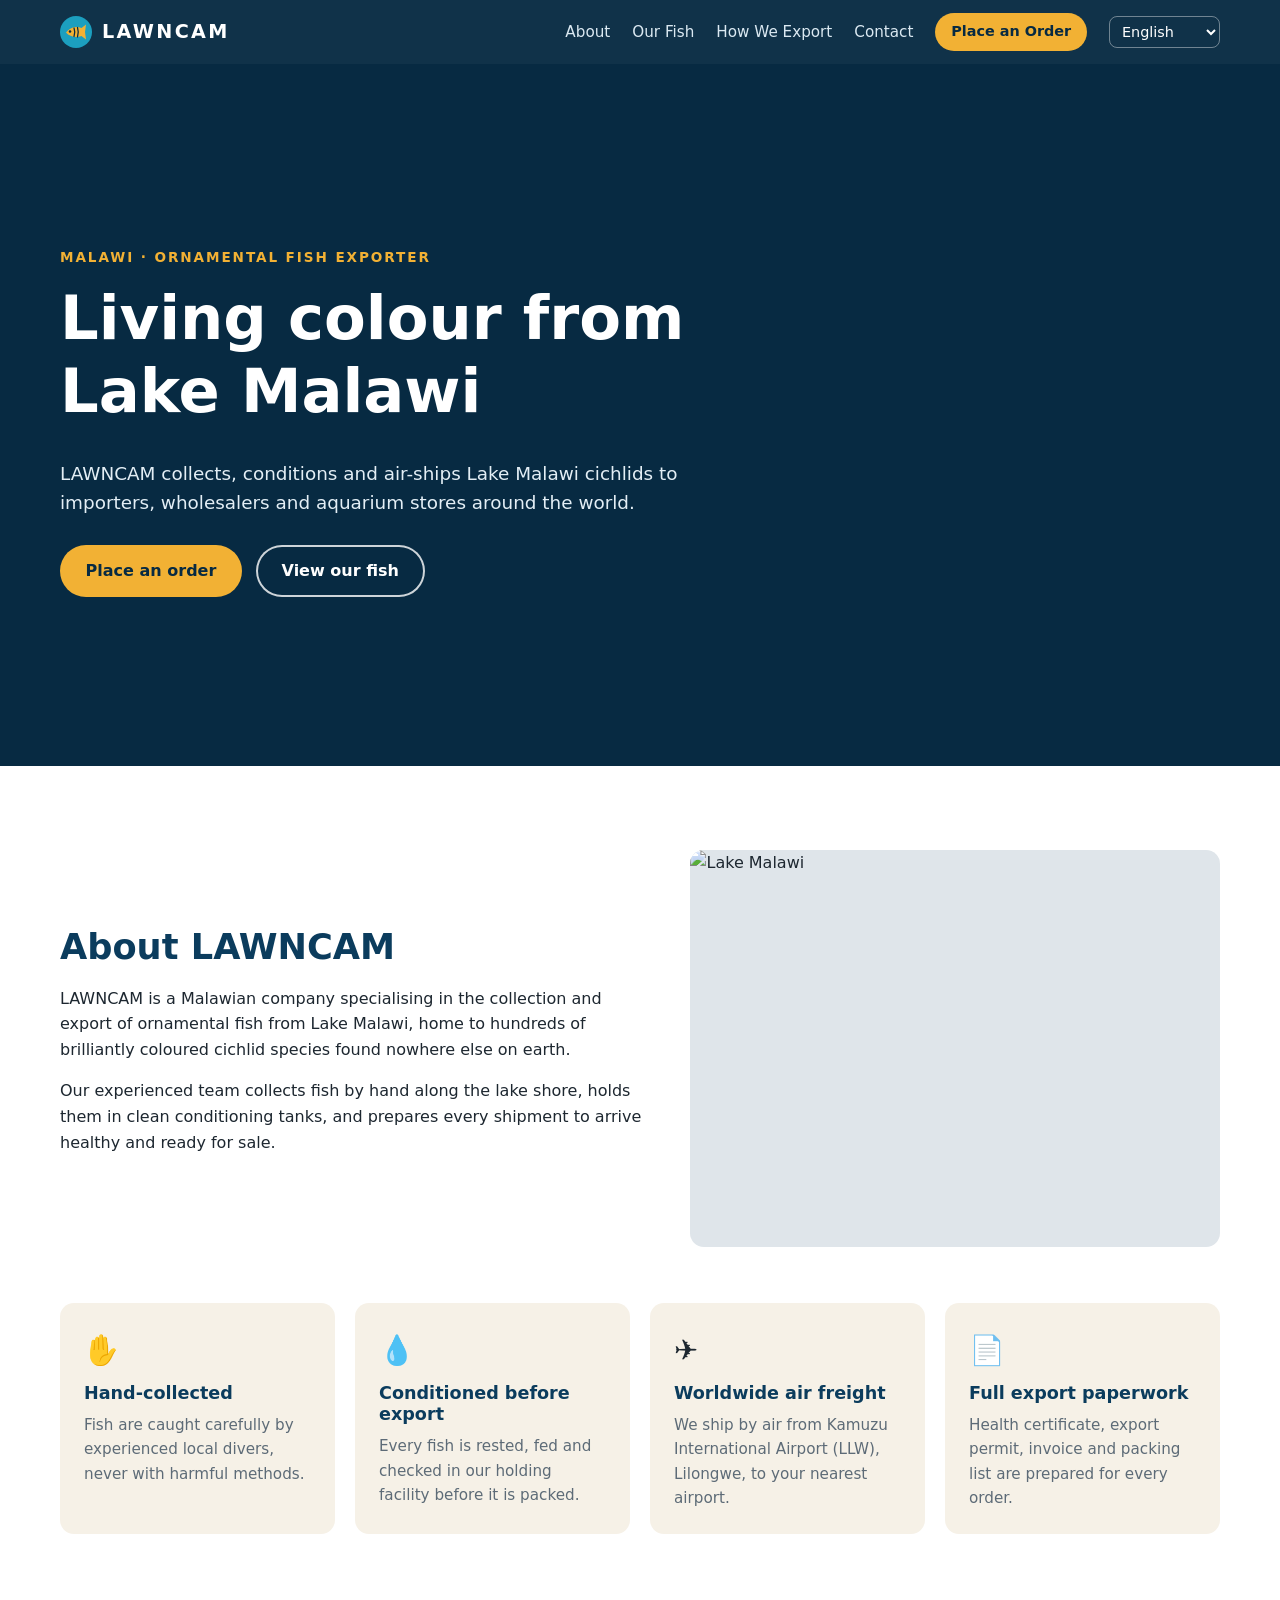
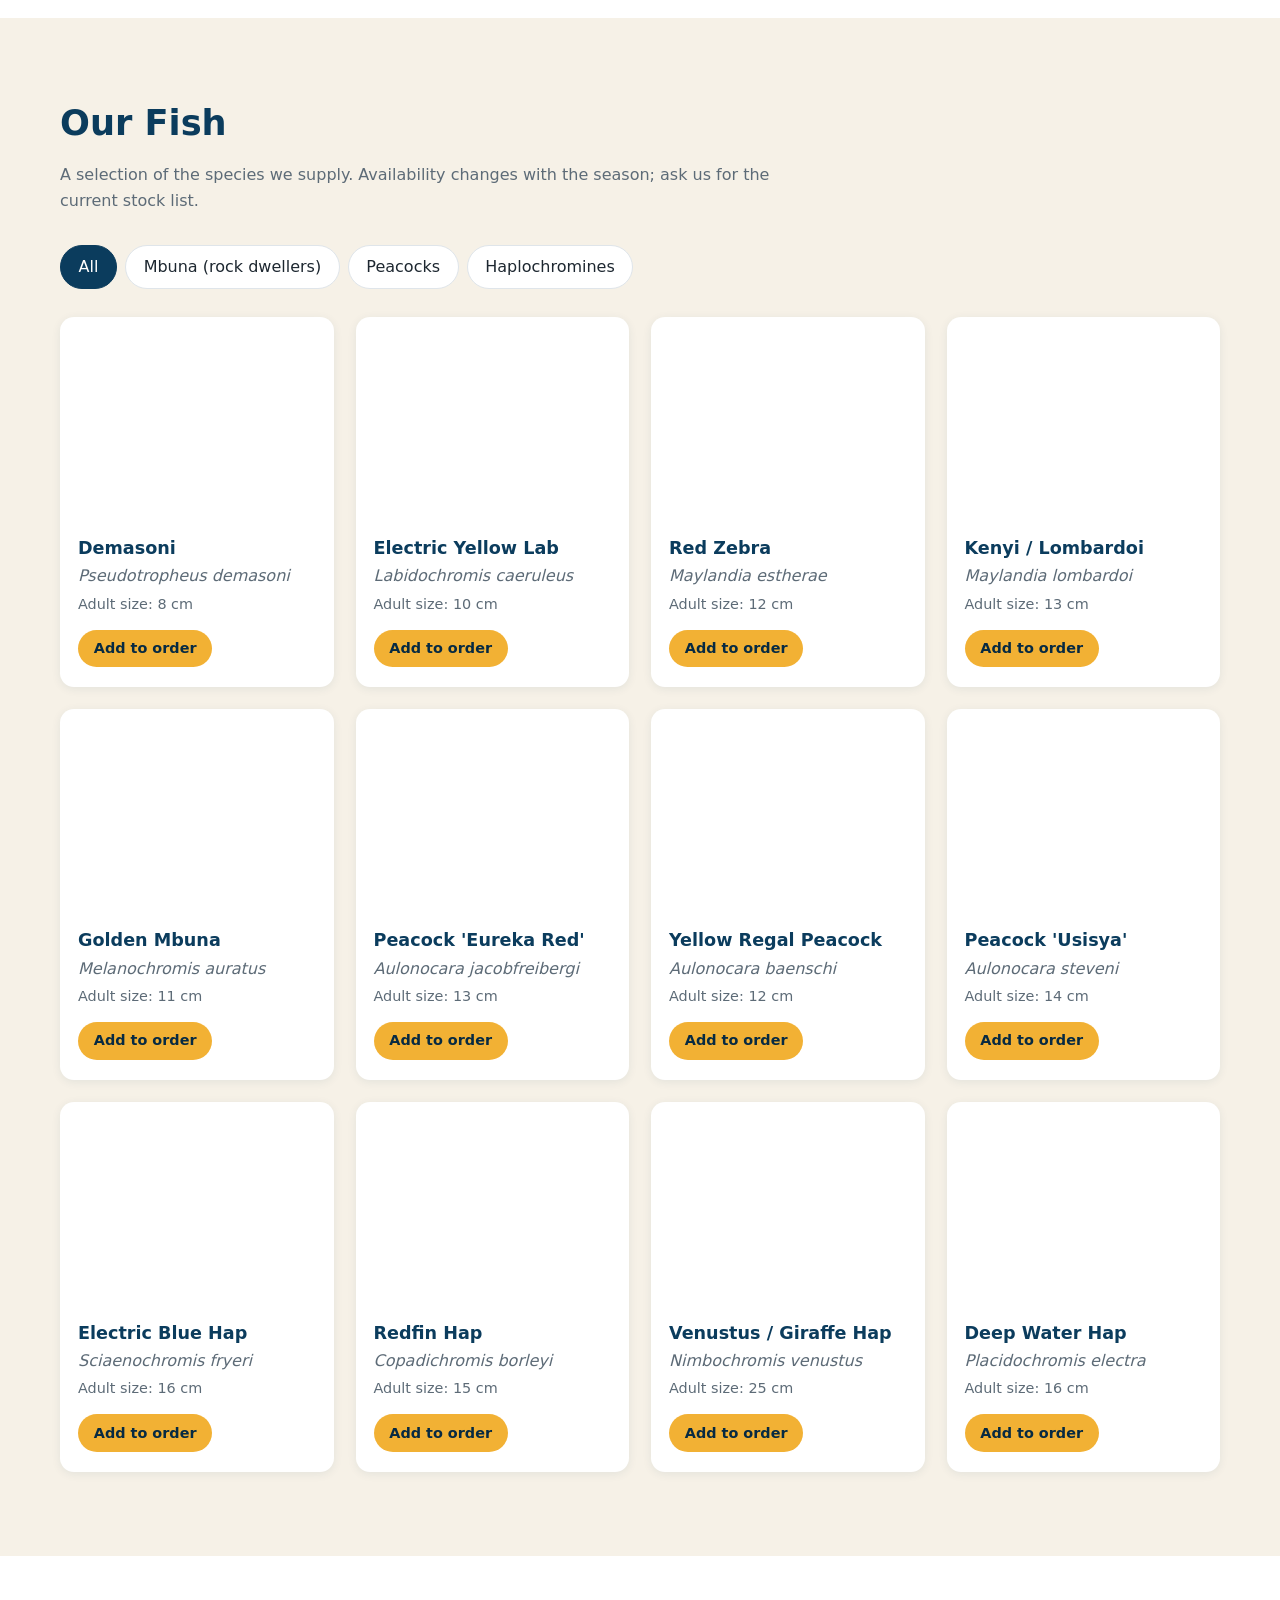
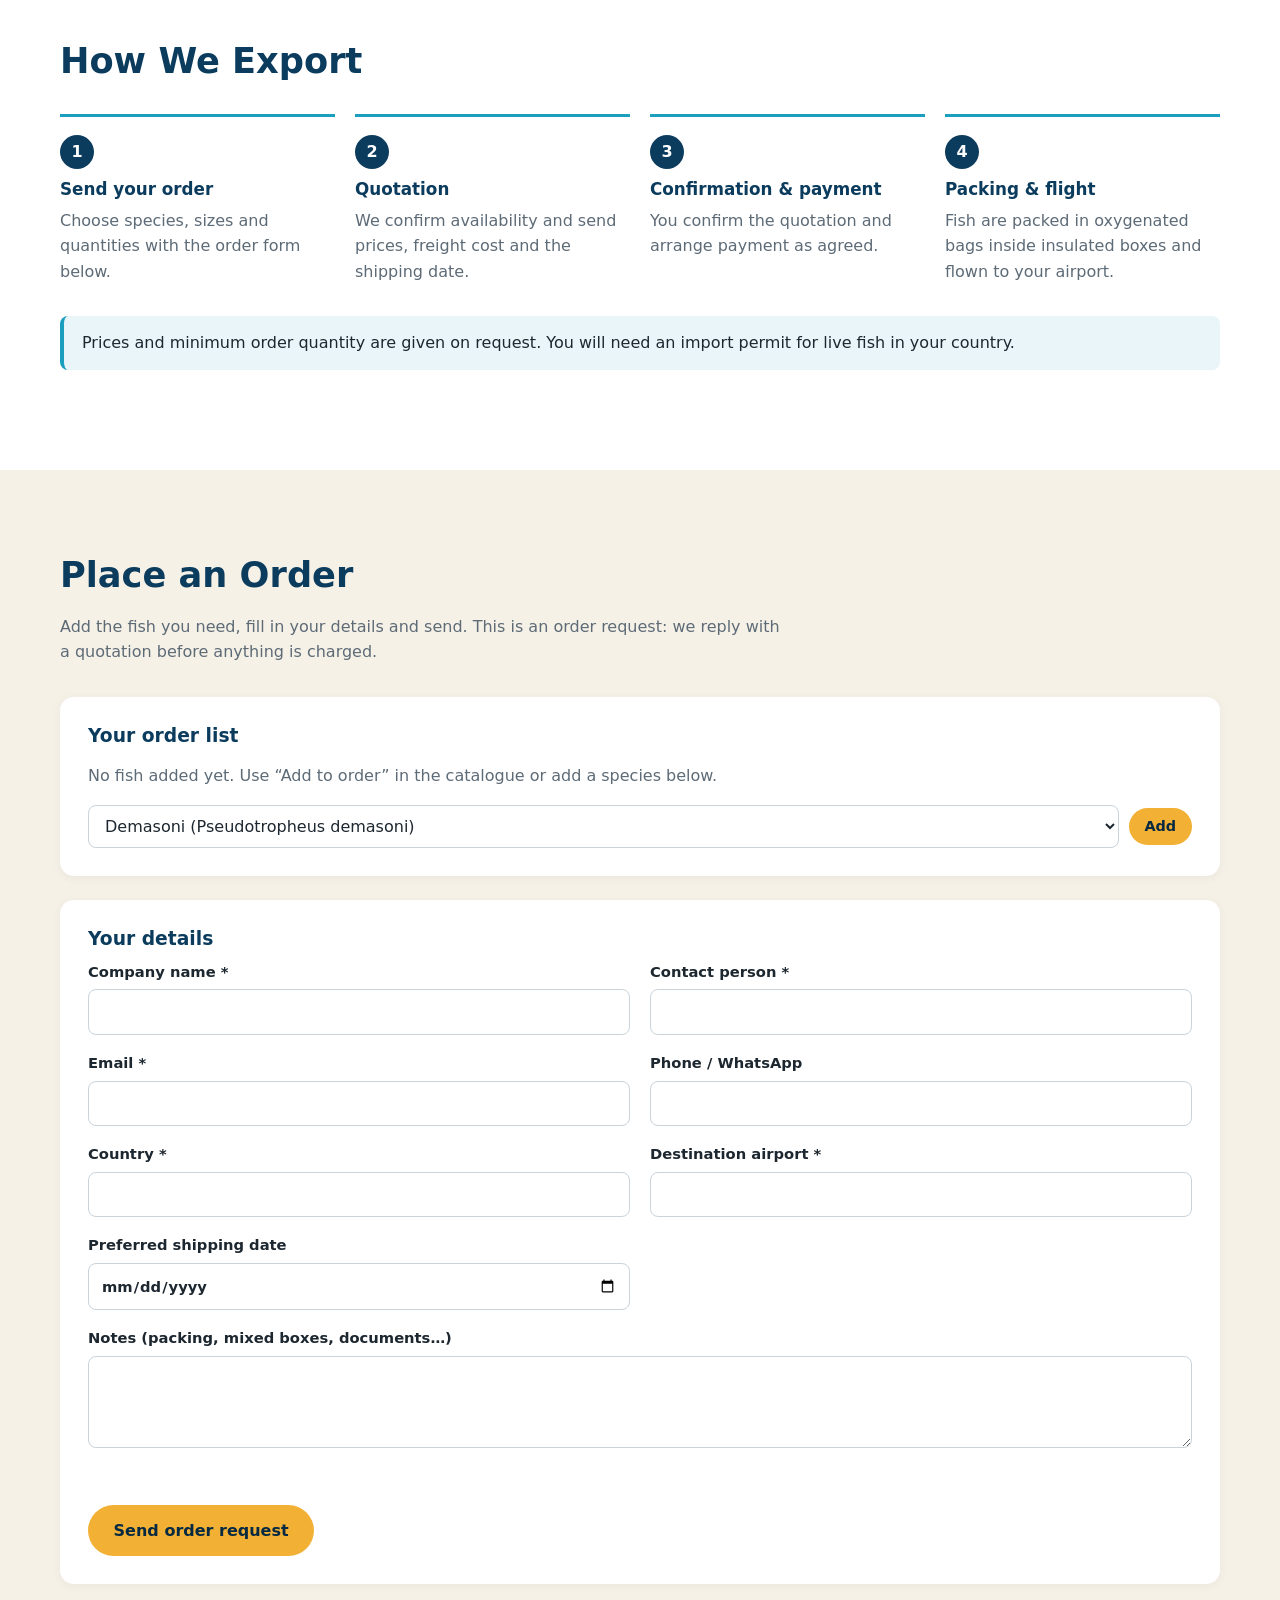
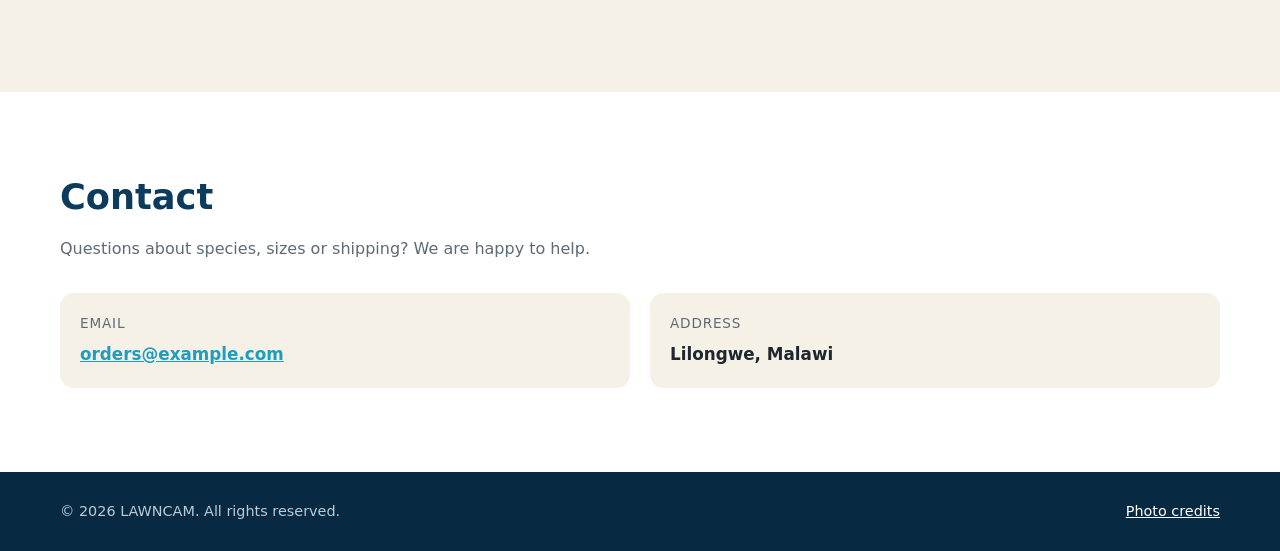
==== index.html @ 534e9803 "Add LAWNCAM website: 8 languages, fish catalogue, order form, Pages deploy Co-Authored-By: Claude Op" ====
<!doctype html>
<html lang="en" dir="ltr">
<head>
  <meta charset="utf-8">
  <meta name="viewport" content="width=device-width, initial-scale=1">
  <title>LAWNCAM | Lake Malawi Ornamental Fish Exporter</title>
  <meta name="description" data-i18n-attr="content:meta_desc" content="LAWNCAM collects and exports Lake Malawi ornamental cichlids to aquarium importers and wholesalers worldwide.">
  <link rel="alternate" hreflang="en" href="?lang=en">
  <link rel="alternate" hreflang="zh" href="?lang=zh">
  <link rel="alternate" hreflang="fr" href="?lang=fr">
  <link rel="alternate" hreflang="pt" href="?lang=pt">
  <link rel="alternate" hreflang="es" href="?lang=es">
  <link rel="alternate" hreflang="de" href="?lang=de">
  <link rel="alternate" hreflang="ru" href="?lang=ru">
  <link rel="alternate" hreflang="ar" href="?lang=ar">
  <link rel="alternate" hreflang="x-default" href="./">
  <link rel="icon" href="assets/favicon.svg" type="image/svg+xml">
  <link rel="stylesheet" href="assets/style.css">
</head>
<body>
  <header class="topbar">
    <div class="wrap topbar-inner">
      <a class="brand" href="#top"><img src="assets/favicon.svg" alt="" width="32" height="32"><span>LAWNCAM</span></a>
      <button class="menu-btn" aria-label="Menu" aria-expanded="false">☰</button>
      <nav class="nav">
        <a href="#about" data-i18n="nav_about">About</a>
        <a href="#fish" data-i18n="nav_fish">Our Fish</a>
        <a href="#export" data-i18n="nav_export">How We Export</a>
        <a href="#contact" data-i18n="nav_contact">Contact</a>
        <a href="#order" class="btn btn-small" data-i18n="nav_order">Place an Order</a>
        <select id="lang" aria-label="Language"></select>
      </nav>
    </div>
  </header>

  <main id="top">
    <section class="hero">
      <div class="hero-bg" id="hero-bg"></div>
      <div class="wrap hero-content">
        <p class="kicker" data-i18n="hero_kicker">Malawi · Ornamental Fish Exporter</p>
        <h1 data-i18n="hero_title">Living colour from Lake Malawi</h1>
        <p class="lead" data-i18n="hero_sub"></p>
        <div class="hero-actions">
          <a href="#order" class="btn" data-i18n="hero_cta">Place an order</a>
          <a href="#fish" class="btn btn-ghost" data-i18n="hero_cta2">View our fish</a>
        </div>
      </div>
    </section>

    <section id="about" class="section">
      <div class="wrap about">
        <div>
          <h2 data-i18n="about_title">About LAWNCAM</h2>
          <p data-i18n="about_p1"></p>
          <p data-i18n="about_p2"></p>
        </div>
        <figure class="about-photo"><img id="about-img" alt="Lake Malawi" loading="lazy"></figure>
      </div>
      <div class="wrap features">
        <div class="feature"><span class="ico">✋</span><h3 data-i18n="feat1_t"></h3><p data-i18n="feat1_d"></p></div>
        <div class="feature"><span class="ico">💧</span><h3 data-i18n="feat2_t"></h3><p data-i18n="feat2_d"></p></div>
        <div class="feature"><span class="ico">✈️</span><h3 data-i18n="feat3_t"></h3><p data-i18n="feat3_d"></p></div>
        <div class="feature"><span class="ico">📄</span><h3 data-i18n="feat4_t"></h3><p data-i18n="feat4_d"></p></div>
      </div>
    </section>

    <section id="fish" class="section alt">
      <div class="wrap">
        <h2 data-i18n="fish_title">Our Fish</h2>
        <p class="sub" data-i18n="fish_sub"></p>
        <div class="filters" role="tablist">
          <button data-filter="all" class="active" data-i18n="filter_all">All</button>
          <button data-filter="mbuna" data-i18n="filter_mbuna">Mbuna</button>
          <button data-filter="peacock" data-i18n="filter_peacock">Peacocks</button>
          <button data-filter="hap" data-i18n="filter_hap">Haplochromines</button>
        </div>
        <div class="grid" id="fish-grid"></div>
      </div>
    </section>

    <section id="export" class="section">
      <div class="wrap">
        <h2 data-i18n="export_title">How We Export</h2>
        <ol class="steps">
          <li><h3 data-i18n="step1_t"></h3><p data-i18n="step1_d"></p></li>
          <li><h3 data-i18n="step2_t"></h3><p data-i18n="step2_d"></p></li>
          <li><h3 data-i18n="step3_t"></h3><p data-i18n="step3_d"></p></li>
          <li><h3 data-i18n="step4_t"></h3><p data-i18n="step4_d"></p></li>
        </ol>
        <p class="note" data-i18n="export_note"></p>
      </div>
    </section>

    <section id="order" class="section alt">
      <div class="wrap">
        <h2 data-i18n="order_title">Place an Order</h2>
        <p class="sub" data-i18n="order_sub"></p>

        <form id="order-form" novalidate>
          <div class="card">
            <h3 data-i18n="cart_title">Your order list</h3>
            <p class="empty" id="cart-empty" data-i18n="cart_empty"></p>
            <table class="cart" id="cart-table" hidden>
              <thead><tr><th data-i18n="col_species"></th><th data-i18n="col_size"></th><th data-i18n="col_qty"></th><th></th></tr></thead>
              <tbody id="cart-body"></tbody>
            </table>
            <div class="add-row">
              <select id="add-species"></select>
              <input id="add-other" type="text" data-i18n-attr="placeholder:other_species" hidden>
              <button type="button" class="btn btn-small" id="add-btn" data-i18n="add">Add</button>
            </div>
          </div>

          <div class="card">
            <h3 data-i18n="details_title">Your details</h3>
            <div class="fields">
              <label><span><span data-i18n="f_company"></span> *</span><input name="company" required autocomplete="organization"></label>
              <label><span><span data-i18n="f_name"></span> *</span><input name="name" required autocomplete="name"></label>
              <label><span><span data-i18n="f_email"></span> *</span><input name="email" type="email" required autocomplete="email"></label>
              <label><span data-i18n="f_phone"></span><input name="phone" type="tel" autocomplete="tel"></label>
              <label><span><span data-i18n="f_country"></span> *</span><input name="country" required autocomplete="country-name"></label>
              <label><span><span data-i18n="f_airport"></span> *</span><input name="airport" required></label>
              <label><span data-i18n="f_date"></span><input name="date" type="date"></label>
              <label class="full"><span data-i18n="f_notes"></span><textarea name="notes" rows="3"></textarea></label>
              <input type="checkbox" name="botcheck" class="hp" tabindex="-1" autocomplete="off">
            </div>
            <p class="form-msg" id="form-msg" role="status"></p>
            <button type="submit" class="btn" id="submit-btn" data-i18n="submit">Send order request</button>
          </div>
        </form>
      </div>
    </section>

    <section id="contact" class="section">
      <div class="wrap">
        <h2 data-i18n="contact_title">Contact</h2>
        <p class="sub" data-i18n="contact_sub"></p>
        <dl class="contact" id="contact-list"></dl>
      </div>
    </section>
  </main>

  <footer class="footer">
    <div class="wrap footer-inner">
      <span>© <span id="year"></span> LAWNCAM. <span data-i18n="footer_rights"></span></span>
      <a href="credits.html" data-i18n="footer_credits">Photo credits</a>
    </div>
  </footer>

  <script src="config.js"></script>
  <script src="assets/i18n.js"></script>
  <script src="assets/photos/manifest.js"></script>
  <script src="assets/species.js"></script>
  <script src="assets/app.js"></script>
</body>
</html>
---- assets/style.css ----
:root {
  --lake: #0b3c5d;
  --lake-deep: #072a42;
  --aqua: #1c9fbf;
  --sun: #f2b134;
  --sand: #f6f1e7;
  --ink: #1d2730;
  --muted: #5d6b77;
  --line: #dfe5ea;
  --card: #ffffff;
  --radius: 14px;
  --font: "Segoe UI", system-ui, -apple-system, "Helvetica Neue", Arial, "Noto Sans", "PingFang SC", "Microsoft YaHei", sans-serif;
}
[dir="rtl"] { --font: "Segoe UI", Tahoma, "Noto Sans Arabic", "Geeza Pro", Arial, sans-serif; }

* { box-sizing: border-box; }
html { scroll-behavior: smooth; scroll-padding-top: 72px; }
body { margin: 0; font-family: var(--font); color: var(--ink); background: #fff; line-height: 1.6; }
img { max-width: 100%; display: block; }
a { color: var(--aqua); }
h1, h2, h3 { line-height: 1.2; margin: 0 0 .5em; }
h2 { font-size: clamp(1.6rem, 3vw, 2.2rem); color: var(--lake); }
.wrap { width: min(1160px, 100% - 32px); margin-inline: auto; }

/* buttons */
.btn { display: inline-block; background: var(--sun); color: var(--lake-deep); border: 0; border-radius: 999px; padding: .8em 1.6em; font: inherit; font-weight: 700; text-decoration: none; cursor: pointer; transition: transform .15s, background .15s; }
.btn:hover { transform: translateY(-1px); background: #ffc24d; }
.btn:disabled { opacity: .6; cursor: wait; }
.btn-small { padding: .5em 1.1em; font-size: .9rem; }
.btn-ghost { background: transparent; color: #fff; box-shadow: inset 0 0 0 2px rgba(255,255,255,.8); }
.btn-ghost:hover { background: rgba(255,255,255,.12); }
.btn.done { background: #d9f0e3; color: #17663c; }
.link { background: none; border: 0; color: #b23b3b; cursor: pointer; font: inherit; text-decoration: underline; }

/* header */
.topbar { position: sticky; top: 0; z-index: 50; background: rgba(7,42,66,.96); backdrop-filter: blur(6px); color: #fff; }
.topbar-inner { display: flex; align-items: center; justify-content: space-between; height: 64px; }
.brand { display: flex; align-items: center; gap: 10px; color: #fff; text-decoration: none; font-weight: 800; letter-spacing: .12em; font-size: 1.2rem; }
.nav { display: flex; align-items: center; gap: 22px; }
.nav a { white-space: nowrap; }
.nav a:not(.btn) { color: #dbe9f2; text-decoration: none; font-size: .95rem; }
.nav a:not(.btn):hover { color: #fff; }
#lang { background: transparent; color: #fff; border: 1px solid rgba(255,255,255,.4); border-radius: 8px; padding: 6px 8px; font: inherit; font-size: .9rem; }
#lang option { color: var(--ink); }
.menu-btn { display: none; background: none; border: 0; color: #fff; font-size: 1.6rem; cursor: pointer; }

/* hero */
.hero { position: relative; min-height: 78vh; display: flex; align-items: center; color: #fff; overflow: hidden; background: var(--lake-deep); }
.hero-bg { position: absolute; inset: 0; background-size: cover; background-position: center; }
.hero-bg::after { content: ""; position: absolute; inset: 0; background: linear-gradient(100deg, rgba(7,42,66,.92) 0%, rgba(7,42,66,.65) 50%, rgba(7,42,66,.25) 100%); }
[dir="rtl"] .hero-bg::after { background: linear-gradient(-100deg, rgba(7,42,66,.92) 0%, rgba(7,42,66,.65) 50%, rgba(7,42,66,.25) 100%); }
.hero-content { position: relative; padding-block: 80px; max-width: 1160px; }
.hero-content > * { max-width: 640px; }
.kicker { text-transform: uppercase; letter-spacing: .14em; font-size: .85rem; color: var(--sun); font-weight: 700; }
.hero h1 { font-size: clamp(2.2rem, 5.5vw, 3.8rem); }
.lead { font-size: 1.15rem; color: #e3eef5; }
.hero-actions { display: flex; gap: 14px; flex-wrap: wrap; margin-top: 28px; }

/* sections */
.section { padding-block: 84px; }
.section.alt { background: var(--sand); }
.sub { color: var(--muted); max-width: 720px; margin-bottom: 32px; }
.about { display: grid; grid-template-columns: 1.1fr 1fr; gap: 48px; align-items: center; }
.about-photo { margin: 0; border-radius: var(--radius); overflow: hidden; aspect-ratio: 4 / 3; background: var(--line); }
.about-photo img { width: 100%; height: 100%; object-fit: cover; }
.features { display: grid; grid-template-columns: repeat(4, 1fr); gap: 20px; margin-top: 56px; }
.feature { background: var(--sand); border-radius: var(--radius); padding: 24px; }
.feature .ico { font-size: 1.8rem; }
.feature h3 { margin-top: 10px; color: var(--lake); font-size: 1.1rem; }
.feature p { margin: 0; color: var(--muted); font-size: .95rem; }

/* catalogue */
.filters { display: flex; gap: 8px; flex-wrap: wrap; margin-bottom: 28px; }
.filters button { border: 1px solid var(--line); background: #fff; border-radius: 999px; padding: .5em 1.1em; font: inherit; cursor: pointer; color: var(--ink); }
.filters button.active { background: var(--lake); color: #fff; border-color: var(--lake); }
.grid { display: grid; grid-template-columns: repeat(auto-fill, minmax(250px, 1fr)); gap: 22px; }
.fish { background: var(--card); border-radius: var(--radius); overflow: hidden; box-shadow: 0 2px 10px rgba(11,60,93,.08); display: flex; flex-direction: column; }
.fish img { aspect-ratio: 4 / 3; width: 100%; object-fit: cover; background: linear-gradient(135deg, #1c9fbf, #0b3c5d); }
.fish img.broken { visibility: hidden; }
.fish-body { padding: 16px 18px 20px; display: flex; flex-direction: column; gap: 4px; flex: 1; }
.fish-body h3 { margin: 0; color: var(--lake); font-size: 1.1rem; }
.sci { font-style: italic; color: var(--muted); margin: 0; }
.meta { margin: 0 0 10px; font-size: .9rem; color: var(--muted); }
.fish-body .btn { margin-top: auto; align-self: flex-start; }

/* steps */
.steps { list-style: none; padding: 0; margin: 32px 0 0; display: grid; grid-template-columns: repeat(4, 1fr); gap: 20px; counter-reset: step; }
.steps li { counter-increment: step; border-top: 3px solid var(--aqua); padding-top: 18px; }
.steps li::before { content: counter(step); display: inline-grid; place-items: center; width: 34px; height: 34px; border-radius: 50%; background: var(--lake); color: #fff; font-weight: 700; margin-bottom: 10px; }
.steps h3 { font-size: 1.05rem; color: var(--lake); }
.steps p { margin: 0; color: var(--muted); }
.note { margin-top: 32px; padding: 14px 18px; background: #eaf5f9; border-inline-start: 4px solid var(--aqua); border-radius: 8px; }

/* order form */
.card { background: var(--card); border-radius: var(--radius); padding: 28px; box-shadow: 0 2px 10px rgba(11,60,93,.06); margin-bottom: 24px; }
.card h3 { color: var(--lake); }
.empty { color: var(--muted); }
.cart { width: 100%; border-collapse: collapse; margin-bottom: 16px; }
.cart th { text-align: start; font-size: .85rem; color: var(--muted); font-weight: 600; padding: 8px; border-bottom: 1px solid var(--line); }
.cart td { padding: 10px 8px; border-bottom: 1px solid var(--line); vertical-align: middle; }
.cart input[type=number] { width: 110px; }
input, select, textarea { max-width: 100%; min-width: 0; font: inherit; padding: 10px 12px; border: 1px solid #c9d3db; border-radius: 8px; background: #fff; color: var(--ink); width: 100%; }
.cart select, .cart input { width: auto; }
input:focus, select:focus, textarea:focus { outline: 2px solid var(--aqua); outline-offset: 1px; border-color: transparent; }
.add-row { display: flex; gap: 10px; flex-wrap: wrap; align-items: center; margin-top: 12px; }
.add-row select, .add-row input { flex: 1 1 240px; width: 100%; }
.fields { display: grid; grid-template-columns: repeat(2, 1fr); gap: 16px 20px; margin-bottom: 18px; }
.fields label { display: flex; flex-direction: column; gap: 6px; font-size: .92rem; font-weight: 600; }
.fields .full { grid-column: 1 / -1; }
.hp { position: absolute; inset-inline-start: -9999px; }
.form-msg { min-height: 1.4em; font-weight: 600; }
.form-msg.ok { color: #17663c; }
.form-msg.err { color: #b23b3b; }

/* contact */
.contact { display: grid; grid-template-columns: repeat(auto-fit, minmax(220px, 1fr)); gap: 20px; margin: 0; }
.contact div { background: var(--sand); border-radius: var(--radius); padding: 20px; }
.contact dt { font-size: .85rem; color: var(--muted); text-transform: uppercase; letter-spacing: .06em; }
.contact dd { margin: 6px 0 0; font-weight: 600; font-size: 1.05rem; word-break: break-word; }

/* footer */
.footer { background: var(--lake-deep); color: #b9cbd8; padding-block: 28px; font-size: .9rem; }
.footer-inner { display: flex; justify-content: space-between; gap: 16px; flex-wrap: wrap; }
.footer a { color: #fff; }

/* responsive */
@media (max-width: 960px) {
  .features, .steps { grid-template-columns: repeat(2, 1fr); }
  .about { grid-template-columns: 1fr; }
}
@media (max-width: 1000px) {
  .menu-btn { display: block; }
  .nav { position: absolute; top: 64px; inset-inline: 0; flex-direction: column; align-items: stretch; gap: 0; background: var(--lake-deep); padding: 8px 16px 18px; display: none; }
  .menu-open .nav { display: flex; }
  .nav a:not(.btn) { padding: 12px 0; border-bottom: 1px solid rgba(255,255,255,.08); }
  .nav .btn { margin: 14px 0 10px; text-align: center; }
}
@media (max-width: 640px) {
  .section { padding-block: 60px; }
  .features, .steps, .fields { grid-template-columns: 1fr; }
  .card { padding: 20px; }
  .cart thead { display: none; }
  .cart tr { display: grid; grid-template-columns: 1fr 1fr; gap: 8px; padding: 12px 0; border-bottom: 1px solid var(--line); }
  .cart td { border: 0; padding: 0; }
  .cart td:first-child { grid-column: 1 / -1; font-weight: 600; }
  .cart td[data-label]:not(:first-child)::before { content: attr(data-label); display: block; font-size: .8rem; color: var(--muted); }
  .cart select, .cart input[type=number] { width: 100%; }
}
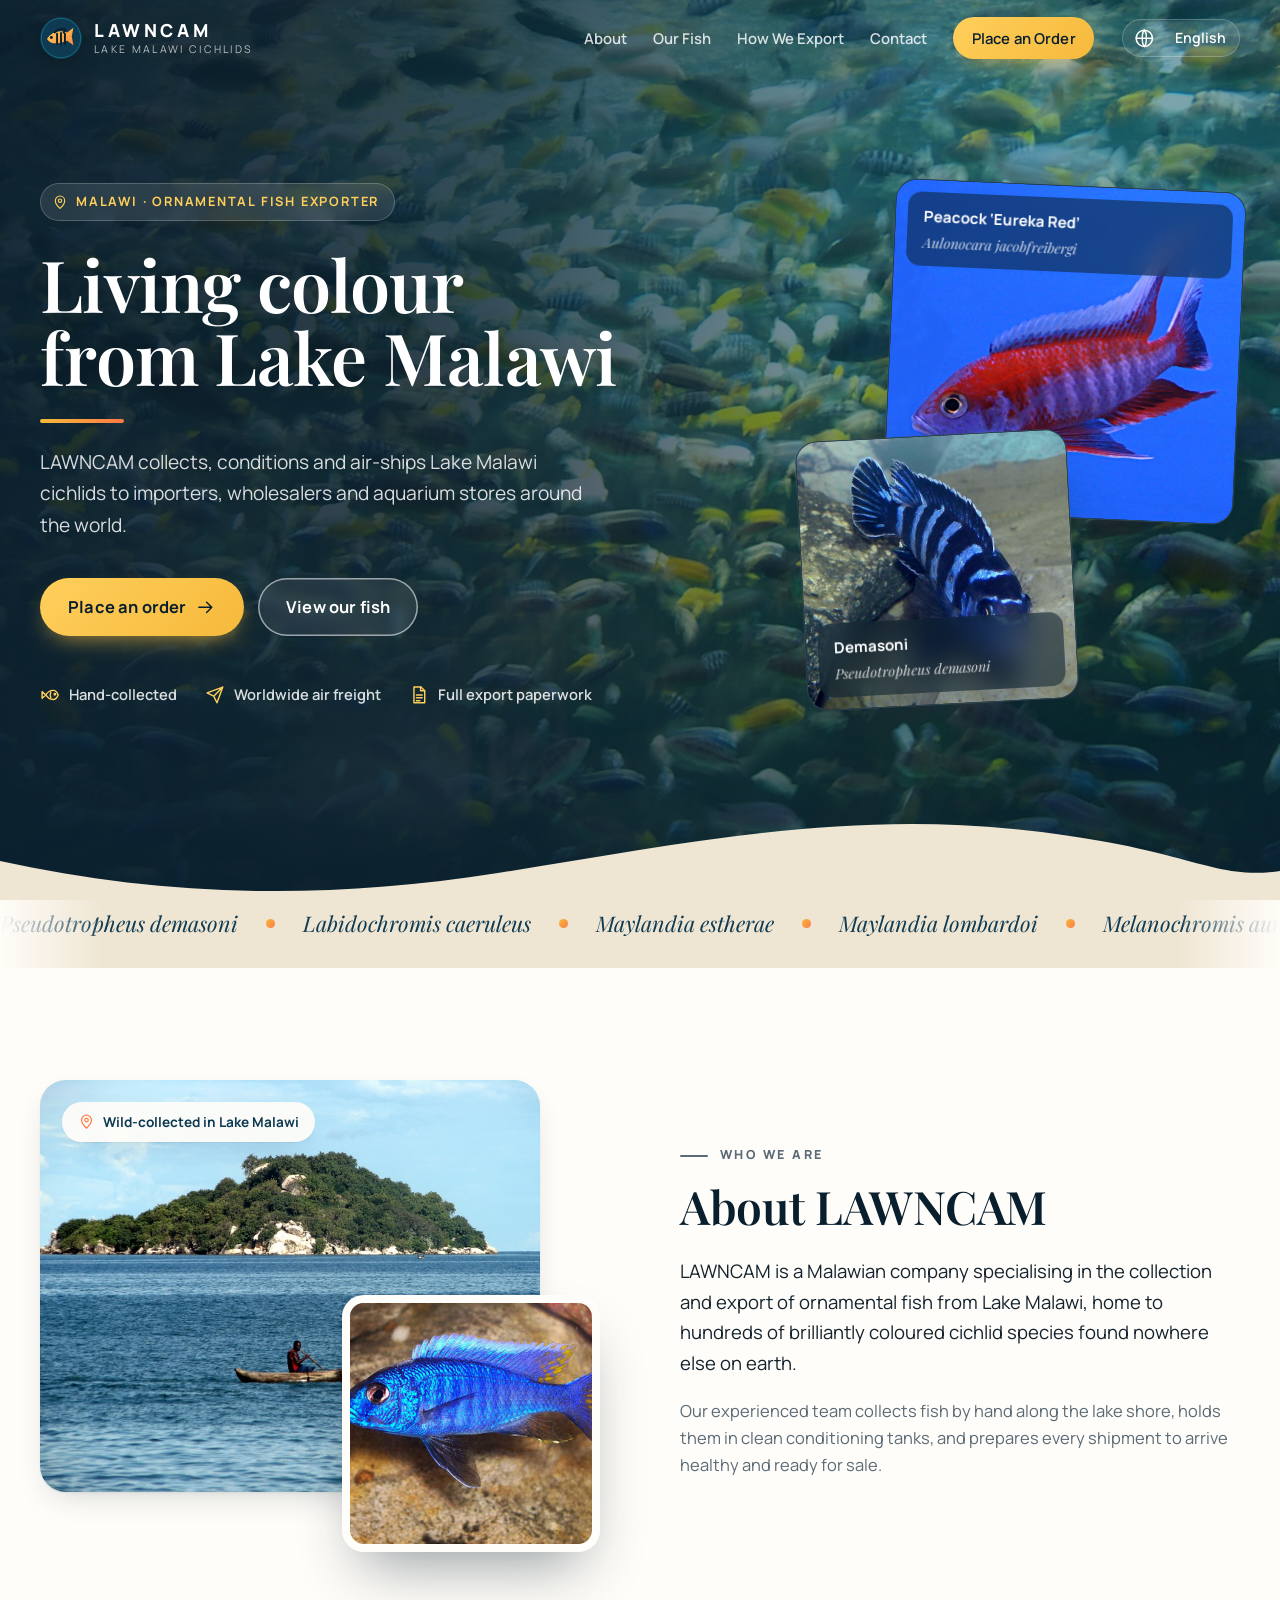
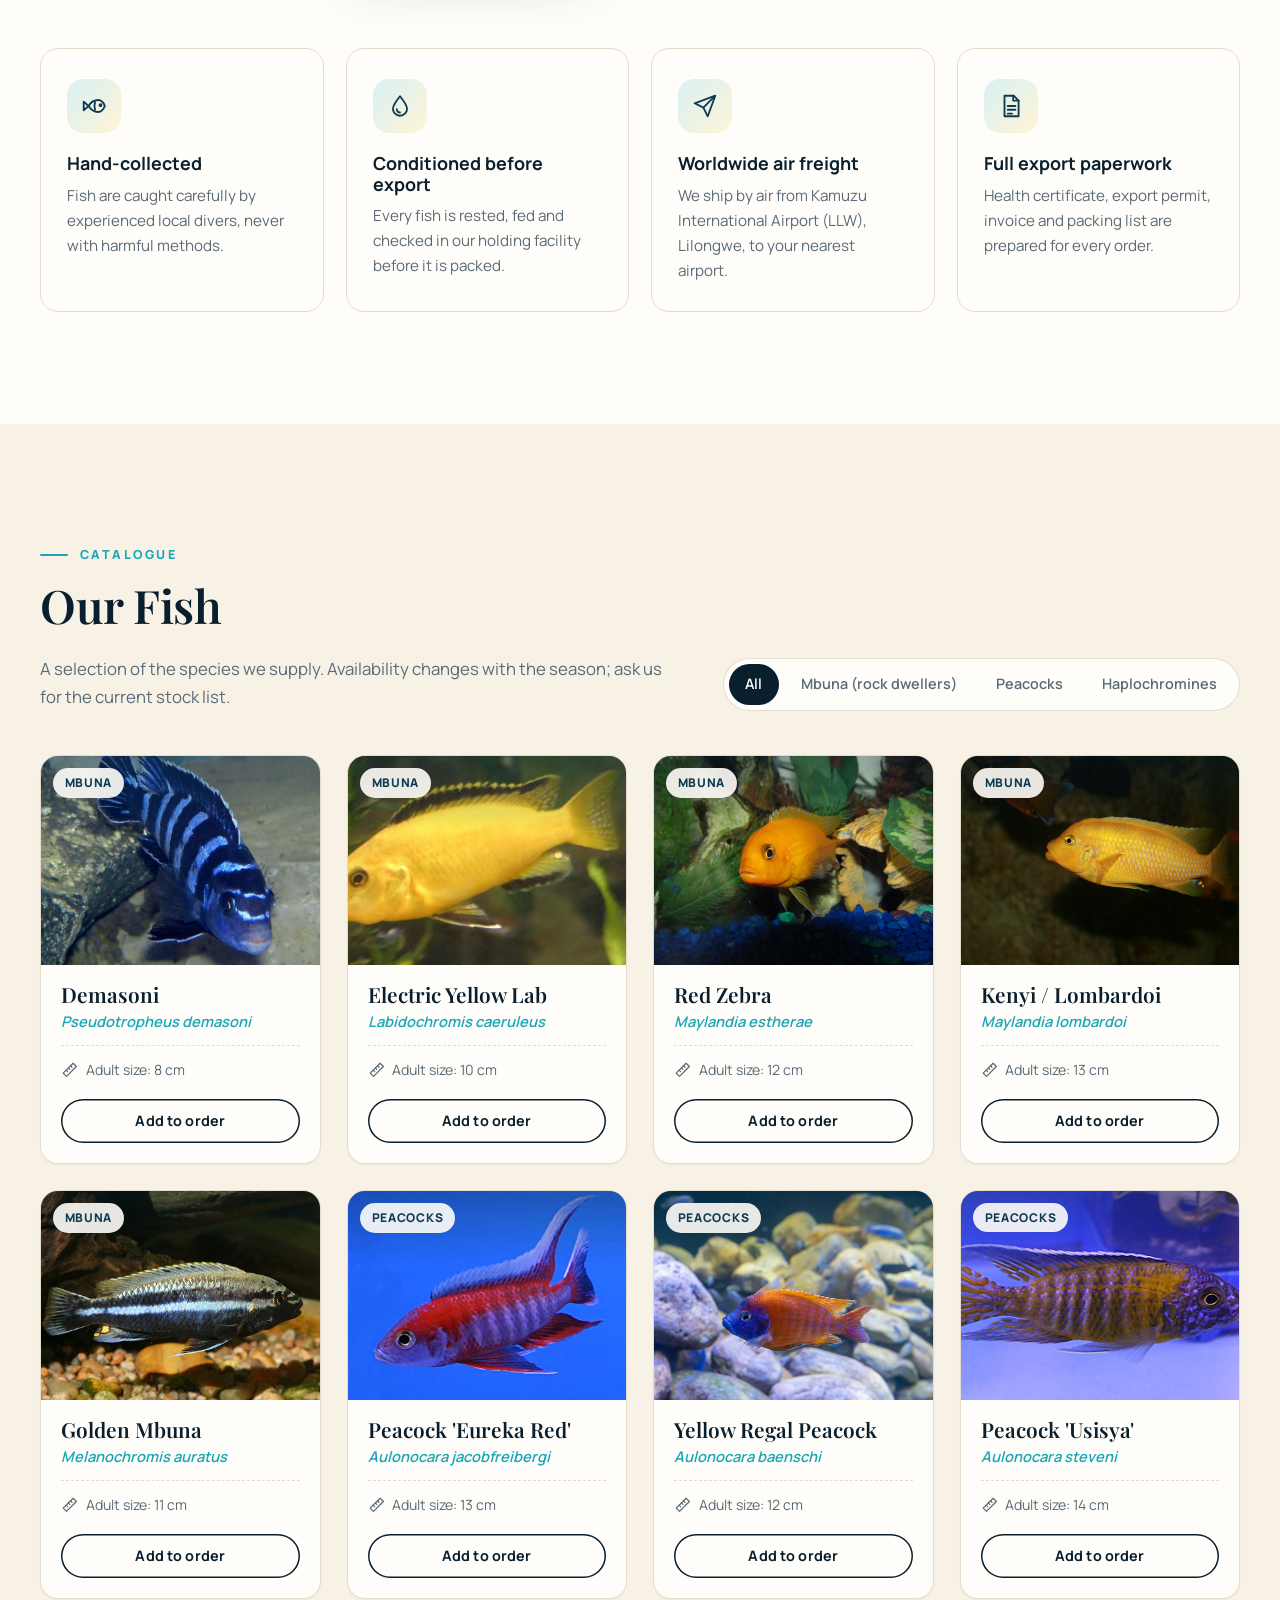
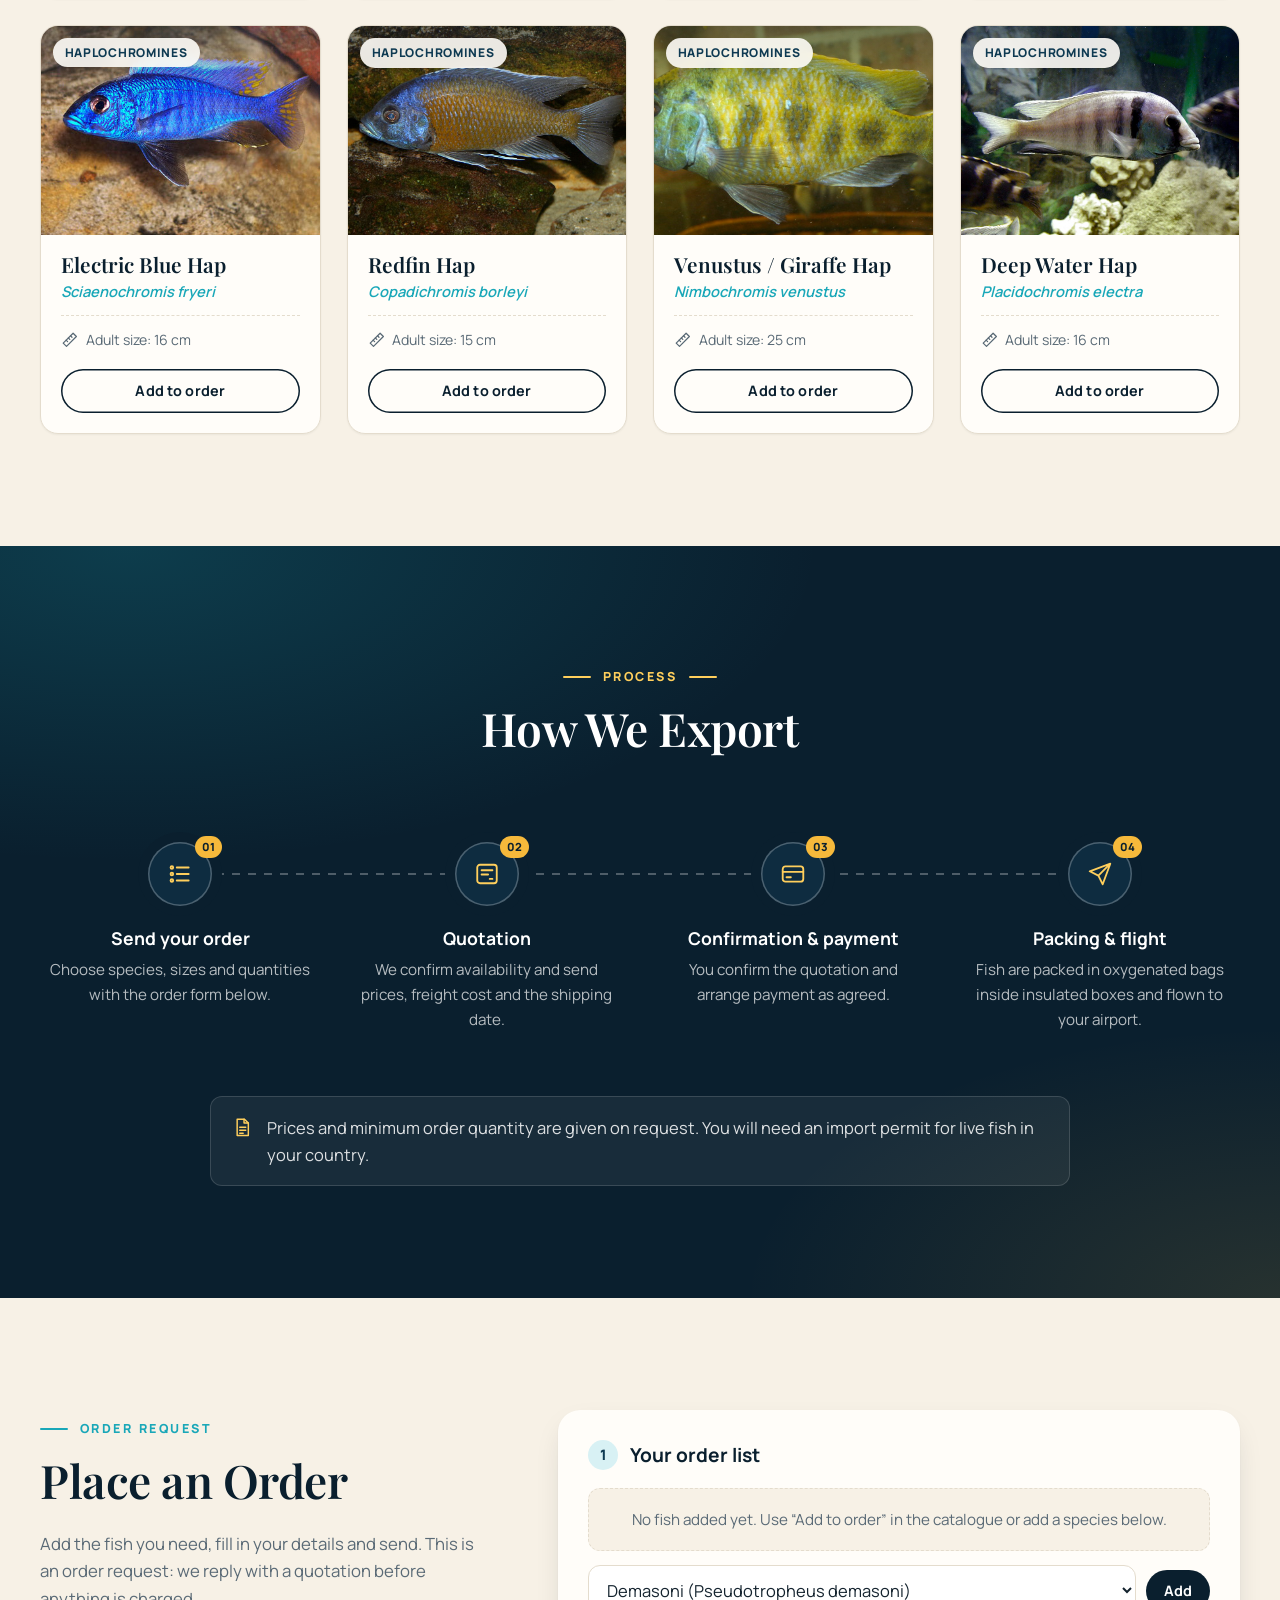
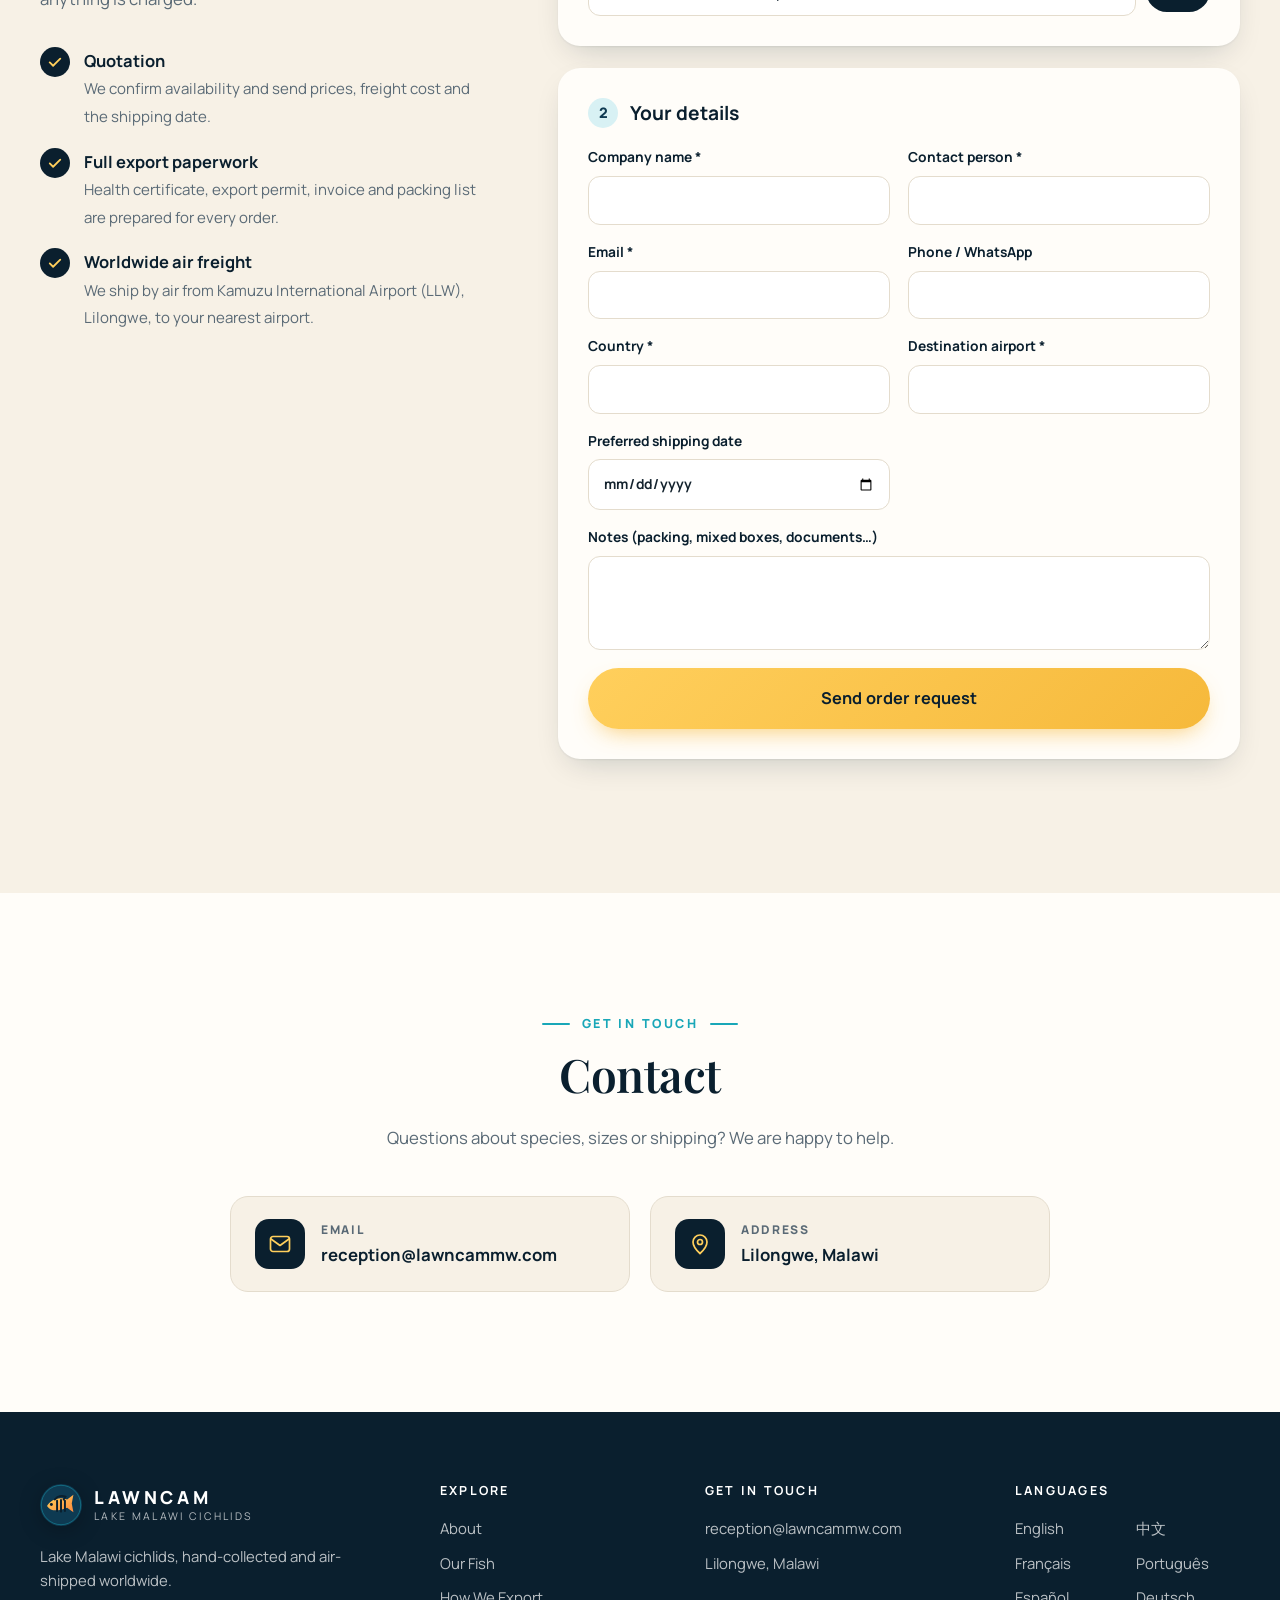
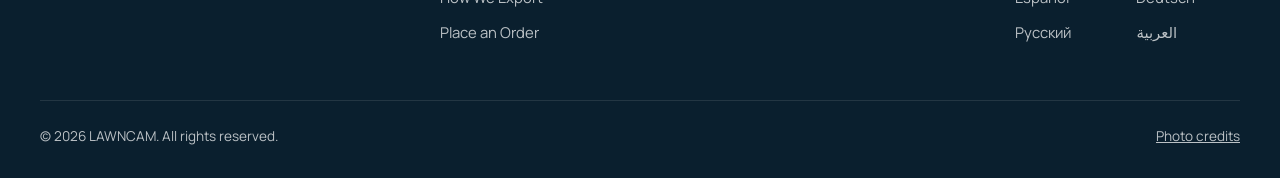
==== commit 51609843: "Visual redesign: self-hosted fonts, new hero, species marquee, refined cards, process, order and foo" ====
--- a/index.html
+++ b/index.html
@@ -3,116 +3,186 @@
 <head>
   <meta charset="utf-8">
   <meta name="viewport" content="width=device-width, initial-scale=1">
-  <title>LAWNCAM | Lake Malawi Ornamental Fish Exporter</title>
-  <meta name="description" data-i18n-attr="content:meta_desc" content="LAWNCAM collects and exports Lake Malawi ornamental cichlids to aquarium importers and wholesalers worldwide.">
-  <link rel="alternate" hreflang="en" href="?lang=en">
-  <link rel="alternate" hreflang="zh" href="?lang=zh">
-  <link rel="alternate" hreflang="fr" href="?lang=fr">
-  <link rel="alternate" hreflang="pt" href="?lang=pt">
-  <link rel="alternate" hreflang="es" href="?lang=es">
-  <link rel="alternate" hreflang="de" href="?lang=de">
-  <link rel="alternate" hreflang="ru" href="?lang=ru">
-  <link rel="alternate" hreflang="ar" href="?lang=ar">
-  <link rel="alternate" hreflang="x-default" href="./">
-  <link rel="icon" href="assets/favicon.svg" type="image/svg+xml">
-  <link rel="stylesheet" href="assets/style.css">
+  <title data-i18n="title">LAWNCAM | Lake Malawi Cichlids Exporter – Wholesale Ornamental Fish from Malawi</title>
+  <meta name="description" data-i18n-attr="content:meta_desc" content="">
+  <meta name="theme-color" content="#0a1f2e">
+  <!--SEO-->
+  <link rel="icon" href="/assets/favicon.svg" type="image/svg+xml">
+  <link rel="preload" href="/assets/fonts/playfair-display-latin-wght-normal.woff2" as="font" type="font/woff2" crossorigin>
+  <link rel="preload" href="/assets/fonts/manrope-latin-wght-normal.woff2" as="font" type="font/woff2" crossorigin>
+  <link rel="stylesheet" href="/assets/fonts/fonts.css">
+  <link rel="stylesheet" href="/assets/style.css">
+  <script>document.documentElement.classList.add("js");</script>
 </head>
 <body>
-  <header class="topbar">
+  <svg width="0" height="0" style="position:absolute" aria-hidden="true">
+    <defs>
+      <linearGradient id="g-sun" x1="0" y1="0" x2="1" y2="1"><stop offset="0" stop-color="#ffd25a"/><stop offset="1" stop-color="#ff8a3d"/></linearGradient>
+    </defs>
+    <symbol id="logo" viewBox="0 0 48 48"><circle cx="24" cy="24" r="24" fill="#0e3a52"/><circle cx="24" cy="24" r="22.5" fill="none" stroke="#19a7b8" stroke-opacity=".5"/><path d="M8 25c4.5-7.5 14-11 23-7.4l7.2-5.4-1.9 10.1 1.9 10.1-7.2-5.4C22 30.6 12.5 32.4 8 25z" fill="url(#g-sun)"/><path d="M17 17.6c3-3.6 8-5 12-3.2l-2 3.4M19.5 19.2v11.6M24 18.2v13.4M28.5 19v11.8" stroke="#0a1f2e" stroke-width="2.2" fill="none" stroke-linecap="round"/><circle cx="13" cy="23.4" r="1.7" fill="#0a1f2e"/></symbol>
+    <symbol id="i-fish" viewBox="0 0 24 24"><path d="M7 12c2.4-3.9 5.8-5.5 8.8-5.5 2.9 0 5 2.4 6.2 5.5-1.2 3.1-3.3 5.5-6.2 5.5-3 0-6.4-1.6-8.8-5.5z"/><path d="M7 12 2.5 8v8L7 12z"/><path d="M13 8.5c-.8 2.3-.8 4.7 0 7"/><circle cx="18" cy="11.2" r=".9" fill="currentColor"/></symbol>
+    <symbol id="i-drop" viewBox="0 0 24 24"><path d="M12 3c4 5 6.5 8.3 6.5 11.5a6.5 6.5 0 0 1-13 0C5.5 11.3 8 8 12 3z"/><path d="M9 15a3 3 0 0 0 3 3"/></symbol>
+    <symbol id="i-plane" viewBox="0 0 24 24"><path d="M21.5 2.5 10.5 13.5M21.5 2.5l-7 19-4-8-8-4 19-7z"/></symbol>
+    <symbol id="i-doc" viewBox="0 0 24 24"><path d="M6 2.5h8.5l4.5 4.5v14.5H6z"/><path d="M14 2.5V7h5M9 12h7M9 15.5h7M9 19h4"/></symbol>
+    <symbol id="i-list" viewBox="0 0 24 24"><path d="M9 6h11M9 12h11M9 18h11"/><circle cx="4.5" cy="6" r="1.2"/><circle cx="4.5" cy="12" r="1.2"/><circle cx="4.5" cy="18" r="1.2"/></symbol>
+    <symbol id="i-quote" viewBox="0 0 24 24"><rect x="3" y="3.5" width="18" height="17" rx="2.5"/><path d="M7 8.5h10M7 12.5h6M14.5 16.5h2.5"/></symbol>
+    <symbol id="i-card" viewBox="0 0 24 24"><rect x="2.5" y="5" width="19" height="14" rx="2.5"/><path d="M2.5 10h19M6 15h4"/></symbol>
+    <symbol id="i-check" viewBox="0 0 24 24"><path d="M5 12.5l4.5 4.5L19 7.5"/></symbol>
+    <symbol id="i-mail" viewBox="0 0 24 24"><rect x="2.5" y="4.5" width="19" height="15" rx="2.5"/><path d="M3 7l9 6.5L21 7"/></symbol>
+    <symbol id="i-phone" viewBox="0 0 24 24"><rect x="6.5" y="2" width="11" height="20" rx="2.5"/><path d="M10.5 18.5h3"/></symbol>
+    <symbol id="i-chat" viewBox="0 0 24 24"><path d="M20.5 12a8.5 8.5 0 0 1-12.3 7.6L3.5 21l1.4-4.5A8.5 8.5 0 1 1 20.5 12z"/></symbol>
+    <symbol id="i-pin" viewBox="0 0 24 24"><path d="M12 21.5s-7-6.3-7-11.5a7 7 0 0 1 14 0c0 5.2-7 11.5-7 11.5z"/><circle cx="12" cy="10" r="2.5"/></symbol>
+    <symbol id="i-globe" viewBox="0 0 24 24"><circle cx="12" cy="12" r="9.5"/><path d="M2.5 12h19M12 2.5c3.2 3 3.2 16 0 19M12 2.5c-3.2 3-3.2 16 0 19"/></symbol>
+    <symbol id="i-ruler" viewBox="0 0 24 24"><path d="M3 16.5 16.5 3 21 7.5 7.5 21z"/><path d="M7 12.5l2 2M10 9.5l2 2M13 6.5l2 2"/></symbol>
+    <symbol id="i-arrow" viewBox="0 0 24 24"><path d="M4.5 12h15M13.5 6l6 6-6 6"/></symbol>
+    <symbol id="i-menu" viewBox="0 0 24 24"><path d="M3.5 7h17M3.5 12h17M3.5 17h17"/></symbol>
+  </svg>
+
+  <header class="topbar" id="topbar">
     <div class="wrap topbar-inner">
-      <a class="brand" href="#top"><img src="assets/favicon.svg" alt="" width="32" height="32"><span>LAWNCAM</span></a>
-      <button class="menu-btn" aria-label="Menu" aria-expanded="false">☰</button>
-      <nav class="nav">
+      <a class="brand" href="#top" aria-label="LAWNCAM">
+        <svg class="logo" aria-hidden="true"><use href="#logo"></use></svg>
+        <span class="brand-text"><b>LAWNCAM</b><small>Lake Malawi Cichlids</small></span>
+      </a>
+      <nav class="nav" id="nav">
         <a href="#about" data-i18n="nav_about">About</a>
         <a href="#fish" data-i18n="nav_fish">Our Fish</a>
         <a href="#export" data-i18n="nav_export">How We Export</a>
         <a href="#contact" data-i18n="nav_contact">Contact</a>
-        <a href="#order" class="btn btn-small" data-i18n="nav_order">Place an Order</a>
+        <a href="#order" class="btn btn-primary btn-small" data-i18n="nav_order">Place an Order</a>
+      </nav>
+      <label class="lang">
+        <svg class="ico" aria-hidden="true"><use href="#i-globe"></use></svg>
         <select id="lang" aria-label="Language"></select>
-      </nav>
+      </label>
+      <button class="menu-btn" aria-label="Menu" aria-expanded="false" aria-controls="nav"><svg class="ico" aria-hidden="true"><use href="#i-menu"></use></svg></button>
     </div>
   </header>
 
   <main id="top">
     <section class="hero">
-      <div class="hero-bg" id="hero-bg"></div>
-      <div class="wrap hero-content">
-        <p class="kicker" data-i18n="hero_kicker">Malawi · Ornamental Fish Exporter</p>
-        <h1 data-i18n="hero_title">Living colour from Lake Malawi</h1>
-        <p class="lead" data-i18n="hero_sub"></p>
-        <div class="hero-actions">
-          <a href="#order" class="btn" data-i18n="hero_cta">Place an order</a>
-          <a href="#fish" class="btn btn-ghost" data-i18n="hero_cta2">View our fish</a>
-        </div>
-      </div>
-    </section>
+      <img class="hero-img" data-photo="Cichlids-of-Lake-Malawi.jpg" data-width="1600" alt="" fetchpriority="high">
+      <div class="hero-shade"></div>
+      <div class="wrap hero-grid">
+        <div class="hero-copy">
+          <p class="pill"><svg class="ico" aria-hidden="true"><use href="#i-pin"></use></svg><span data-i18n="hero_kicker">Malawi · Ornamental Fish Exporter</span></p>
+          <h1 data-i18n="hero_title">Living colour from Lake Malawi</h1>
+          <p class="lead" data-i18n="hero_sub"></p>
+          <div class="hero-actions">
+            <a href="#order" class="btn btn-primary"><span data-i18n="hero_cta">Place an order</span><svg class="ico flip" aria-hidden="true"><use href="#i-arrow"></use></svg></a>
+            <a href="#fish" class="btn btn-ghost" data-i18n="hero_cta2">View our fish</a>
+          </div>
+          <ul class="trust">
+            <li><svg class="ico" aria-hidden="true"><use href="#i-fish"></use></svg><span data-i18n="feat1_t"></span></li>
+            <li><svg class="ico" aria-hidden="true"><use href="#i-plane"></use></svg><span data-i18n="feat3_t"></span></li>
+            <li><svg class="ico" aria-hidden="true"><use href="#i-doc"></use></svg><span data-i18n="feat4_t"></span></li>
+          </ul>
+        </div>
+        <div class="hero-cards" aria-hidden="true">
+          <figure class="spec spec-a">
+            <img data-photo="Aulonocara_jacobfreibergi_eureka_red.jpg" alt="">
+            <figcaption><b>Peacock ‘Eureka Red’</b><i>Aulonocara jacobfreibergi</i></figcaption>
+          </figure>
+          <figure class="spec spec-b">
+            <img data-photo="Pseudotropheus_demasoni.jpg" alt="">
+            <figcaption><b>Demasoni</b><i>Pseudotropheus demasoni</i></figcaption>
+          </figure>
+        </div>
+      </div>
+      <svg class="wave" viewBox="0 0 1440 90" preserveAspectRatio="none" aria-hidden="true"><path d="M0 50C180 85 360 90 560 62S940 0 1140 18 1360 70 1440 60V90H0z"/></svg>
+    </section>
+
+    <div class="marquee" aria-hidden="true" dir="ltr"><div class="marquee-track" id="marquee"></div></div>
 
     <section id="about" class="section">
       <div class="wrap about">
-        <div>
+        <div class="about-media reveal">
+          <img class="about-main" data-photo="Canoes_on_Lake_Malawi.jpg" alt="Canoes on Lake Malawi" loading="lazy">
+          <img class="about-inset" data-photo="Fryeri6.jpg" alt="Electric Blue Hap (Sciaenochromis fryeri)" loading="lazy">
+          <span class="about-badge"><svg class="ico" aria-hidden="true"><use href="#i-pin"></use></svg><span data-i18n="origin">Wild-collected in Lake Malawi</span></span>
+        </div>
+        <div class="about-copy reveal">
+          <p class="eyebrow" data-i18n="eb_about">Who we are</p>
           <h2 data-i18n="about_title">About LAWNCAM</h2>
-          <p data-i18n="about_p1"></p>
+          <p class="big" data-i18n="about_p1"></p>
           <p data-i18n="about_p2"></p>
         </div>
-        <figure class="about-photo"><img id="about-img" alt="Lake Malawi" loading="lazy"></figure>
       </div>
       <div class="wrap features">
-        <div class="feature"><span class="ico">✋</span><h3 data-i18n="feat1_t"></h3><p data-i18n="feat1_d"></p></div>
-        <div class="feature"><span class="ico">💧</span><h3 data-i18n="feat2_t"></h3><p data-i18n="feat2_d"></p></div>
-        <div class="feature"><span class="ico">✈️</span><h3 data-i18n="feat3_t"></h3><p data-i18n="feat3_d"></p></div>
-        <div class="feature"><span class="ico">📄</span><h3 data-i18n="feat4_t"></h3><p data-i18n="feat4_d"></p></div>
-      </div>
-    </section>
-
-    <section id="fish" class="section alt">
+        <div class="feature reveal"><span class="feature-ico"><svg class="ico" aria-hidden="true"><use href="#i-fish"></use></svg></span><h3 data-i18n="feat1_t"></h3><p data-i18n="feat1_d"></p></div>
+        <div class="feature reveal"><span class="feature-ico"><svg class="ico" aria-hidden="true"><use href="#i-drop"></use></svg></span><h3 data-i18n="feat2_t"></h3><p data-i18n="feat2_d"></p></div>
+        <div class="feature reveal"><span class="feature-ico"><svg class="ico" aria-hidden="true"><use href="#i-plane"></use></svg></span><h3 data-i18n="feat3_t"></h3><p data-i18n="feat3_d"></p></div>
+        <div class="feature reveal"><span class="feature-ico"><svg class="ico" aria-hidden="true"><use href="#i-doc"></use></svg></span><h3 data-i18n="feat4_t"></h3><p data-i18n="feat4_d"></p></div>
+      </div>
+    </section>
+
+    <section id="fish" class="section sand">
       <div class="wrap">
-        <h2 data-i18n="fish_title">Our Fish</h2>
-        <p class="sub" data-i18n="fish_sub"></p>
-        <div class="filters" role="tablist">
-          <button data-filter="all" class="active" data-i18n="filter_all">All</button>
-          <button data-filter="mbuna" data-i18n="filter_mbuna">Mbuna</button>
-          <button data-filter="peacock" data-i18n="filter_peacock">Peacocks</button>
-          <button data-filter="hap" data-i18n="filter_hap">Haplochromines</button>
+        <div class="section-head">
+          <div>
+            <p class="eyebrow" data-i18n="eb_fish">Catalogue</p>
+            <h2 data-i18n="fish_title">Our Fish</h2>
+            <p class="sub" data-i18n="fish_sub"></p>
+          </div>
+          <div class="filters" role="group">
+            <button type="button" data-filter="all" class="active" data-i18n="filter_all">All</button>
+            <button type="button" data-filter="mbuna" data-i18n="filter_mbuna">Mbuna</button>
+            <button type="button" data-filter="peacock" data-i18n="filter_peacock">Peacocks</button>
+            <button type="button" data-filter="hap" data-i18n="filter_hap">Haplochromines</button>
+          </div>
         </div>
         <div class="grid" id="fish-grid"></div>
       </div>
     </section>
 
-    <section id="export" class="section">
+    <section id="export" class="section deep">
       <div class="wrap">
-        <h2 data-i18n="export_title">How We Export</h2>
+        <div class="section-head center">
+          <div>
+            <p class="eyebrow" data-i18n="eb_export">Process</p>
+            <h2 data-i18n="export_title">How We Export</h2>
+          </div>
+        </div>
         <ol class="steps">
-          <li><h3 data-i18n="step1_t"></h3><p data-i18n="step1_d"></p></li>
-          <li><h3 data-i18n="step2_t"></h3><p data-i18n="step2_d"></p></li>
-          <li><h3 data-i18n="step3_t"></h3><p data-i18n="step3_d"></p></li>
-          <li><h3 data-i18n="step4_t"></h3><p data-i18n="step4_d"></p></li>
+          <li class="reveal"><span class="step-ico"><svg class="ico" aria-hidden="true"><use href="#i-list"></use></svg></span><h3 data-i18n="step1_t"></h3><p data-i18n="step1_d"></p></li>
+          <li class="reveal"><span class="step-ico"><svg class="ico" aria-hidden="true"><use href="#i-quote"></use></svg></span><h3 data-i18n="step2_t"></h3><p data-i18n="step2_d"></p></li>
+          <li class="reveal"><span class="step-ico"><svg class="ico" aria-hidden="true"><use href="#i-card"></use></svg></span><h3 data-i18n="step3_t"></h3><p data-i18n="step3_d"></p></li>
+          <li class="reveal"><span class="step-ico"><svg class="ico" aria-hidden="true"><use href="#i-plane"></use></svg></span><h3 data-i18n="step4_t"></h3><p data-i18n="step4_d"></p></li>
         </ol>
-        <p class="note" data-i18n="export_note"></p>
-      </div>
-    </section>
-
-    <section id="order" class="section alt">
-      <div class="wrap">
-        <h2 data-i18n="order_title">Place an Order</h2>
-        <p class="sub" data-i18n="order_sub"></p>
-
-        <form id="order-form" novalidate>
+        <p class="note reveal"><svg class="ico" aria-hidden="true"><use href="#i-doc"></use></svg><span data-i18n="export_note"></span></p>
+      </div>
+    </section>
+
+    <section id="order" class="section sand">
+      <div class="wrap order">
+        <aside class="order-aside">
+          <p class="eyebrow" data-i18n="eb_order">Order request</p>
+          <h2 data-i18n="order_title">Place an Order</h2>
+          <p class="sub" data-i18n="order_sub"></p>
+          <ul class="checks">
+            <li><svg class="ico" aria-hidden="true"><use href="#i-check"></use></svg><div><b data-i18n="step2_t"></b><span data-i18n="step2_d"></span></div></li>
+            <li><svg class="ico" aria-hidden="true"><use href="#i-check"></use></svg><div><b data-i18n="feat4_t"></b><span data-i18n="feat4_d"></span></div></li>
+            <li><svg class="ico" aria-hidden="true"><use href="#i-check"></use></svg><div><b data-i18n="feat3_t"></b><span data-i18n="feat3_d"></span></div></li>
+          </ul>
+        </aside>
+
+        <form id="order-form" class="order-form" novalidate>
           <div class="card">
-            <h3 data-i18n="cart_title">Your order list</h3>
+            <h3><span class="num">1</span><span data-i18n="cart_title">Your order list</span></h3>
             <p class="empty" id="cart-empty" data-i18n="cart_empty"></p>
             <table class="cart" id="cart-table" hidden>
               <thead><tr><th data-i18n="col_species"></th><th data-i18n="col_size"></th><th data-i18n="col_qty"></th><th></th></tr></thead>
               <tbody id="cart-body"></tbody>
             </table>
             <div class="add-row">
-              <select id="add-species"></select>
+              <select id="add-species" aria-label="Species"></select>
               <input id="add-other" type="text" data-i18n-attr="placeholder:other_species" hidden>
-              <button type="button" class="btn btn-small" id="add-btn" data-i18n="add">Add</button>
+              <button type="button" class="btn btn-dark btn-small" id="add-btn" data-i18n="add">Add</button>
             </div>
           </div>
 
           <div class="card">
-            <h3 data-i18n="details_title">Your details</h3>
+            <h3><span class="num">2</span><span data-i18n="details_title">Your details</span></h3>
             <div class="fields">
               <label><span><span data-i18n="f_company"></span> *</span><input name="company" required autocomplete="organization"></label>
               <label><span><span data-i18n="f_name"></span> *</span><input name="name" required autocomplete="name"></label>
@@ -125,32 +195,66 @@
               <input type="checkbox" name="botcheck" class="hp" tabindex="-1" autocomplete="off">
             </div>
             <p class="form-msg" id="form-msg" role="status"></p>
-            <button type="submit" class="btn" id="submit-btn" data-i18n="submit">Send order request</button>
+            <button type="submit" class="btn btn-primary btn-block" id="submit-btn" data-i18n="submit">Send order request</button>
           </div>
         </form>
       </div>
     </section>
 
-    <section id="contact" class="section">
+    <section id="contact" class="section contact-sec">
       <div class="wrap">
-        <h2 data-i18n="contact_title">Contact</h2>
-        <p class="sub" data-i18n="contact_sub"></p>
-        <dl class="contact" id="contact-list"></dl>
+        <div class="section-head center">
+          <div>
+            <p class="eyebrow" data-i18n="eb_contact">Get in touch</p>
+            <h2 data-i18n="contact_title">Contact</h2>
+            <p class="sub" data-i18n="contact_sub"></p>
+          </div>
+        </div>
+        <div class="contact" id="contact-list"></div>
       </div>
     </section>
   </main>
 
   <footer class="footer">
-    <div class="wrap footer-inner">
-      <span>© <span id="year"></span> LAWNCAM. <span data-i18n="footer_rights"></span></span>
-      <a href="credits.html" data-i18n="footer_credits">Photo credits</a>
+    <div class="wrap footer-grid">
+      <div class="f-brand">
+        <a class="brand" href="#top" aria-label="LAWNCAM"><svg class="logo" aria-hidden="true"><use href="#logo"></use></svg><span class="brand-text"><b>LAWNCAM</b><small>Lake Malawi Cichlids</small></span></a>
+        <p data-i18n="footer_tag"></p>
+      </div>
+      <nav class="f-col">
+        <h4 data-i18n="footer_nav">Explore</h4>
+        <a href="#about" data-i18n="nav_about">About</a>
+        <a href="#fish" data-i18n="nav_fish">Our Fish</a>
+        <a href="#export" data-i18n="nav_export">How We Export</a>
+        <a href="#order" data-i18n="nav_order">Place an Order</a>
+      </nav>
+      <div class="f-col">
+        <h4 data-i18n="eb_contact">Get in touch</h4>
+        <a id="footer-email" dir="ltr" href="#contact"></a>
+        <span id="footer-address"></span>
+      </div>
+      <nav class="f-col f-langs">
+        <h4 data-i18n="footer_langs">Languages</h4>
+        <a href="/" hreflang="en" lang="en">English</a>
+        <a href="/zh/" hreflang="zh" lang="zh">中文</a>
+        <a href="/fr/" hreflang="fr" lang="fr">Français</a>
+        <a href="/pt/" hreflang="pt" lang="pt">Português</a>
+        <a href="/es/" hreflang="es" lang="es">Español</a>
+        <a href="/de/" hreflang="de" lang="de">Deutsch</a>
+        <a href="/ru/" hreflang="ru" lang="ru">Русский</a>
+        <a href="/ar/" hreflang="ar" lang="ar">العربية</a>
+      </nav>
+    </div>
+    <div class="wrap footer-bottom">
+      <span>© <span id="year">2026</span> LAWNCAM. <span data-i18n="footer_rights"></span></span>
+      <a href="/credits.html" data-i18n="footer_credits">Photo credits</a>
     </div>
   </footer>
 
-  <script src="config.js"></script>
-  <script src="assets/i18n.js"></script>
-  <script src="assets/photos/manifest.js"></script>
-  <script src="assets/species.js"></script>
-  <script src="assets/app.js"></script>
+  <script src="/config.js"></script>
+  <script src="/assets/i18n.js"></script>
+  <script src="/assets/photos/manifest.js"></script>
+  <script src="/assets/species.js"></script>
+  <script src="/assets/app.js"></script>
 </body>
 </html>
--- a/assets/fonts/fonts.css
+++ b/assets/fonts/fonts.css
@@ -0,0 +1,91 @@
+/* Self-hosted fonts (SIL Open Font License, see assets/fonts/LICENSE-*.txt), from Fontsource. */
+
+@font-face {
+  font-family: 'Manrope Variable';
+  font-style: normal;
+  font-display: swap;
+  font-weight: 200 800;
+  src: url(/assets/fonts/manrope-latin-wght-normal.woff2) format('woff2-variations');
+  unicode-range: U+0000-00FF,U+0131,U+0152-0153,U+02BB-02BC,U+02C6,U+02DA,U+02DC,U+0304,U+0308,U+0329,U+2000-206F,U+20AC,U+2122,U+2191,U+2193,U+2212,U+2215,U+FEFF,U+FFFD;
+}
+
+@font-face {
+  font-family: 'Manrope Variable';
+  font-style: normal;
+  font-display: swap;
+  font-weight: 200 800;
+  src: url(/assets/fonts/manrope-latin-ext-wght-normal.woff2) format('woff2-variations');
+  unicode-range: U+0100-02BA,U+02BD-02C5,U+02C7-02CC,U+02CE-02D7,U+02DD-02FF,U+0304,U+0308,U+0329,U+1D00-1DBF,U+1E00-1E9F,U+1EF2-1EFF,U+2020,U+20A0-20AB,U+20AD-20C0,U+2113,U+2C60-2C7F,U+A720-A7FF;
+}
+
+@font-face {
+  font-family: 'Manrope Variable';
+  font-style: normal;
+  font-display: swap;
+  font-weight: 200 800;
+  src: url(/assets/fonts/manrope-cyrillic-wght-normal.woff2) format('woff2-variations');
+  unicode-range: U+0301,U+0400-045F,U+0490-0491,U+04B0-04B1,U+2116;
+}
+
+@font-face {
+  font-family: 'Playfair Display Variable';
+  font-style: normal;
+  font-display: swap;
+  font-weight: 400 900;
+  src: url(/assets/fonts/playfair-display-latin-wght-normal.woff2) format('woff2-variations');
+  unicode-range: U+0000-00FF,U+0131,U+0152-0153,U+02BB-02BC,U+02C6,U+02DA,U+02DC,U+0304,U+0308,U+0329,U+2000-206F,U+20AC,U+2122,U+2191,U+2193,U+2212,U+2215,U+FEFF,U+FFFD;
+}
+
+@font-face {
+  font-family: 'Playfair Display Variable';
+  font-style: normal;
+  font-display: swap;
+  font-weight: 400 900;
+  src: url(/assets/fonts/playfair-display-latin-ext-wght-normal.woff2) format('woff2-variations');
+  unicode-range: U+0100-02BA,U+02BD-02C5,U+02C7-02CC,U+02CE-02D7,U+02DD-02FF,U+0304,U+0308,U+0329,U+1D00-1DBF,U+1E00-1E9F,U+1EF2-1EFF,U+2020,U+20A0-20AB,U+20AD-20C0,U+2113,U+2C60-2C7F,U+A720-A7FF;
+}
+
+@font-face {
+  font-family: 'Playfair Display Variable';
+  font-style: normal;
+  font-display: swap;
+  font-weight: 400 900;
+  src: url(/assets/fonts/playfair-display-cyrillic-wght-normal.woff2) format('woff2-variations');
+  unicode-range: U+0301,U+0400-045F,U+0490-0491,U+04B0-04B1,U+2116;
+}
+
+@font-face {
+  font-family: 'Playfair Display Variable';
+  font-style: italic;
+  font-display: swap;
+  font-weight: 400 900;
+  src: url(/assets/fonts/playfair-display-latin-wght-italic.woff2) format('woff2-variations');
+  unicode-range: U+0000-00FF,U+0131,U+0152-0153,U+02BB-02BC,U+02C6,U+02DA,U+02DC,U+0304,U+0308,U+0329,U+2000-206F,U+20AC,U+2122,U+2191,U+2193,U+2212,U+2215,U+FEFF,U+FFFD;
+}
+
+@font-face {
+  font-family: 'IBM Plex Sans Arabic';
+  font-style: normal;
+  font-display: swap;
+  font-weight: 400;
+  src: url(/assets/fonts/ibm-plex-sans-arabic-arabic-400-normal.woff2) format('woff2');
+  unicode-range: U+0600-06FF,U+0750-077F,U+0870-088E,U+0890-0891,U+0897-08E1,U+08E3-08FF,U+200C-200E,U+2010-2011,U+204F,U+2E41,U+FB50-FDFF,U+FE70-FE74,U+FE76-FEFC,U+102E0-102FB,U+10E60-10E7E,U+10EC2-10EC4,U+10EFC-10EFF,U+1EE00-1EE03,U+1EE05-1EE1F,U+1EE21-1EE22,U+1EE24,U+1EE27,U+1EE29-1EE32,U+1EE34-1EE37,U+1EE39,U+1EE3B,U+1EE42,U+1EE47,U+1EE49,U+1EE4B,U+1EE4D-1EE4F,U+1EE51-1EE52,U+1EE54,U+1EE57,U+1EE59,U+1EE5B,U+1EE5D,U+1EE5F,U+1EE61-1EE62,U+1EE64,U+1EE67-1EE6A,U+1EE6C-1EE72,U+1EE74-1EE77,U+1EE79-1EE7C,U+1EE7E,U+1EE80-1EE89,U+1EE8B-1EE9B,U+1EEA1-1EEA3,U+1EEA5-1EEA9,U+1EEAB-1EEBB,U+1EEF0-1EEF1;
+}
+
+@font-face {
+  font-family: 'IBM Plex Sans Arabic';
+  font-style: normal;
+  font-display: swap;
+  font-weight: 600;
+  src: url(/assets/fonts/ibm-plex-sans-arabic-arabic-600-normal.woff2) format('woff2');
+  unicode-range: U+0600-06FF,U+0750-077F,U+0870-088E,U+0890-0891,U+0897-08E1,U+08E3-08FF,U+200C-200E,U+2010-2011,U+204F,U+2E41,U+FB50-FDFF,U+FE70-FE74,U+FE76-FEFC,U+102E0-102FB,U+10E60-10E7E,U+10EC2-10EC4,U+10EFC-10EFF,U+1EE00-1EE03,U+1EE05-1EE1F,U+1EE21-1EE22,U+1EE24,U+1EE27,U+1EE29-1EE32,U+1EE34-1EE37,U+1EE39,U+1EE3B,U+1EE42,U+1EE47,U+1EE49,U+1EE4B,U+1EE4D-1EE4F,U+1EE51-1EE52,U+1EE54,U+1EE57,U+1EE59,U+1EE5B,U+1EE5D,U+1EE5F,U+1EE61-1EE62,U+1EE64,U+1EE67-1EE6A,U+1EE6C-1EE72,U+1EE74-1EE77,U+1EE79-1EE7C,U+1EE7E,U+1EE80-1EE89,U+1EE8B-1EE9B,U+1EEA1-1EEA3,U+1EEA5-1EEA9,U+1EEAB-1EEBB,U+1EEF0-1EEF1;
+}
+
+@font-face {
+  font-family: 'IBM Plex Sans Arabic';
+  font-style: normal;
+  font-display: swap;
+  font-weight: 700;
+  src: url(/assets/fonts/ibm-plex-sans-arabic-arabic-700-normal.woff2) format('woff2');
+  unicode-range: U+0600-06FF,U+0750-077F,U+0870-088E,U+0890-0891,U+0897-08E1,U+08E3-08FF,U+200C-200E,U+2010-2011,U+204F,U+2E41,U+FB50-FDFF,U+FE70-FE74,U+FE76-FEFC,U+102E0-102FB,U+10E60-10E7E,U+10EC2-10EC4,U+10EFC-10EFF,U+1EE00-1EE03,U+1EE05-1EE1F,U+1EE21-1EE22,U+1EE24,U+1EE27,U+1EE29-1EE32,U+1EE34-1EE37,U+1EE39,U+1EE3B,U+1EE42,U+1EE47,U+1EE49,U+1EE4B,U+1EE4D-1EE4F,U+1EE51-1EE52,U+1EE54,U+1EE57,U+1EE59,U+1EE5B,U+1EE5D,U+1EE5F,U+1EE61-1EE62,U+1EE64,U+1EE67-1EE6A,U+1EE6C-1EE72,U+1EE74-1EE77,U+1EE79-1EE7C,U+1EE7E,U+1EE80-1EE89,U+1EE8B-1EE9B,U+1EEA1-1EEA3,U+1EEA5-1EEA9,U+1EEAB-1EEBB,U+1EEF0-1EEF1;
+}
--- a/assets/style.css
+++ b/assets/style.css
@@ -1,148 +1,316 @@
+/* LAWNCAM: deep-lake palette with cichlid-yellow accents. */
 :root {
-  --lake: #0b3c5d;
-  --lake-deep: #072a42;
-  --aqua: #1c9fbf;
-  --sun: #f2b134;
-  --sand: #f6f1e7;
-  --ink: #1d2730;
-  --muted: #5d6b77;
-  --line: #dfe5ea;
-  --card: #ffffff;
-  --radius: 14px;
-  --font: "Segoe UI", system-ui, -apple-system, "Helvetica Neue", Arial, "Noto Sans", "PingFang SC", "Microsoft YaHei", sans-serif;
-}
-[dir="rtl"] { --font: "Segoe UI", Tahoma, "Noto Sans Arabic", "Geeza Pro", Arial, sans-serif; }
+  --ink: #0a1f2e;
+  --ink-2: #0e2c40;
+  --lake: #0e3a52;
+  --teal: #19a7b8;
+  --teal-soft: #d8f1f4;
+  --sun: #f6b93b;
+  --sun-2: #ffcf5c;
+  --coral: #ff7a45;
+  --sand: #f7f1e6;
+  --sand-2: #efe5d3;
+  --paper: #fffdf9;
+  --text: #14232e;
+  --muted: #5a6a76;
+  --line: #e4dccd;
+  --radius: 18px;
+  --radius-sm: 12px;
+  --shadow: 0 1px 2px rgba(10, 31, 46, .06), 0 12px 32px -12px rgba(10, 31, 46, .22);
+  --shadow-lg: 0 30px 60px -20px rgba(10, 31, 46, .45);
+  --font-body: "Manrope Variable", "Segoe UI", system-ui, -apple-system, "Helvetica Neue", Arial, "PingFang SC", "Microsoft YaHei", sans-serif;
+  --font-display: "Playfair Display Variable", Georgia, "Times New Roman", serif;
+  --ease: cubic-bezier(.2, .7, .2, 1);
+}
+:lang(zh) { --font-display: "PingFang SC", "Noto Sans SC", "Microsoft YaHei", "Hiragino Sans GB", sans-serif; }
+:lang(ar) { --font-body: "IBM Plex Sans Arabic", "Manrope Variable", Tahoma, Arial, sans-serif; --font-display: "IBM Plex Sans Arabic", Tahoma, Arial, sans-serif; }
 
 * { box-sizing: border-box; }
-html { scroll-behavior: smooth; scroll-padding-top: 72px; }
-body { margin: 0; font-family: var(--font); color: var(--ink); background: #fff; line-height: 1.6; }
+html { scroll-behavior: smooth; scroll-padding-top: 84px; -webkit-text-size-adjust: 100%; }
+body { margin: 0; font-family: var(--font-body); font-size: 16.5px; color: var(--text); background: var(--paper); line-height: 1.65; -webkit-font-smoothing: antialiased; text-rendering: optimizeLegibility; }
 img { max-width: 100%; display: block; }
-a { color: var(--aqua); }
-h1, h2, h3 { line-height: 1.2; margin: 0 0 .5em; }
-h2 { font-size: clamp(1.6rem, 3vw, 2.2rem); color: var(--lake); }
-.wrap { width: min(1160px, 100% - 32px); margin-inline: auto; }
-
-/* buttons */
-.btn { display: inline-block; background: var(--sun); color: var(--lake-deep); border: 0; border-radius: 999px; padding: .8em 1.6em; font: inherit; font-weight: 700; text-decoration: none; cursor: pointer; transition: transform .15s, background .15s; }
-.btn:hover { transform: translateY(-1px); background: #ffc24d; }
-.btn:disabled { opacity: .6; cursor: wait; }
-.btn-small { padding: .5em 1.1em; font-size: .9rem; }
-.btn-ghost { background: transparent; color: #fff; box-shadow: inset 0 0 0 2px rgba(255,255,255,.8); }
-.btn-ghost:hover { background: rgba(255,255,255,.12); }
-.btn.done { background: #d9f0e3; color: #17663c; }
-.link { background: none; border: 0; color: #b23b3b; cursor: pointer; font: inherit; text-decoration: underline; }
-
-/* header */
-.topbar { position: sticky; top: 0; z-index: 50; background: rgba(7,42,66,.96); backdrop-filter: blur(6px); color: #fff; }
-.topbar-inner { display: flex; align-items: center; justify-content: space-between; height: 64px; }
-.brand { display: flex; align-items: center; gap: 10px; color: #fff; text-decoration: none; font-weight: 800; letter-spacing: .12em; font-size: 1.2rem; }
-.nav { display: flex; align-items: center; gap: 22px; }
-.nav a { white-space: nowrap; }
-.nav a:not(.btn) { color: #dbe9f2; text-decoration: none; font-size: .95rem; }
+a { color: var(--lake); }
+h1, h2, h3, h4 { margin: 0 0 .5em; line-height: 1.15; }
+h1, h2 { font-family: var(--font-display); font-weight: 600; letter-spacing: -.01em; }
+:lang(zh) h1, :lang(zh) h2, :lang(ar) h1, :lang(ar) h2 { font-weight: 700; letter-spacing: 0; }
+h2 { font-size: clamp(2rem, 3.6vw, 3rem); color: var(--ink); }
+h3 { font-size: 1.12rem; font-weight: 700; }
+.wrap { width: min(1200px, 100% - 40px); margin-inline: auto; }
+.ico { width: 1.25em; height: 1.25em; flex: none; fill: none; stroke: currentColor; stroke-width: 1.7; stroke-linecap: round; stroke-linejoin: round; vertical-align: -.25em; }
+[dir="rtl"] .ico.flip { transform: scaleX(-1); }
+::selection { background: var(--sun-2); color: var(--ink); }
+
+/* ---------- buttons ---------- */
+.btn { display: inline-flex; align-items: center; justify-content: center; gap: .55em; border: 0; border-radius: 999px; padding: .95em 1.7em; font: inherit; font-weight: 700; letter-spacing: .01em; text-decoration: none; cursor: pointer; transition: transform .25s var(--ease), box-shadow .25s var(--ease), background .2s, color .2s; white-space: nowrap; }
+.btn:focus-visible, a:focus-visible, button:focus-visible, select:focus-visible { outline: 3px solid var(--teal); outline-offset: 3px; }
+.btn-primary { background: linear-gradient(135deg, var(--sun-2), var(--sun)); color: var(--ink); box-shadow: 0 10px 24px -10px rgba(246, 185, 59, .8); }
+.btn-primary:hover { transform: translateY(-2px); box-shadow: 0 16px 30px -12px rgba(246, 185, 59, .9); }
+.btn-primary:hover .ico { transform: translateX(3px); }
+[dir="rtl"] .btn-primary:hover .ico.flip { transform: scaleX(-1) translateX(3px); }
+.btn .ico { transition: transform .25s var(--ease); }
+.btn-ghost { color: #fff; background: rgba(255, 255, 255, .08); box-shadow: inset 0 0 0 1.5px rgba(255, 255, 255, .55); backdrop-filter: blur(6px); }
+.btn-ghost:hover { background: rgba(255, 255, 255, .18); }
+.btn-dark { background: var(--ink); color: #fff; }
+.btn-dark:hover { background: var(--lake); }
+.btn-small { padding: .62em 1.25em; font-size: .9rem; }
+.btn-block { width: 100%; padding-block: 1.05em; font-size: 1.02rem; }
+.btn:disabled { opacity: .6; cursor: wait; transform: none; }
+
+/* ---------- header ---------- */
+.topbar { position: fixed; inset-inline: 0; top: 0; z-index: 50; color: #fff; transition: background .3s, box-shadow .3s, backdrop-filter .3s; }
+.topbar.scrolled { background: rgba(10, 31, 46, .9); backdrop-filter: saturate(1.4) blur(12px); box-shadow: 0 1px 0 rgba(255, 255, 255, .06), 0 10px 30px -15px rgba(0, 0, 0, .5); }
+.topbar-inner { display: flex; align-items: center; gap: 28px; height: 76px; transition: height .3s; }
+.topbar.scrolled .topbar-inner { height: 64px; }
+.brand { display: inline-flex; align-items: center; gap: 12px; color: inherit; text-decoration: none; margin-inline-end: auto; }
+.logo { width: 42px; height: 42px; flex: none; filter: drop-shadow(0 4px 10px rgba(0, 0, 0, .25)); }
+.brand-text { display: flex; flex-direction: column; line-height: 1.05; }
+.brand-text b { font-weight: 800; letter-spacing: .2em; font-size: 1.12rem; }
+.brand-text small { font-size: .66rem; letter-spacing: .22em; text-transform: uppercase; opacity: .7; margin-top: 4px; }
+.nav { display: flex; align-items: center; gap: 26px; }
+.nav a { white-space: nowrap; font-size: .93rem; font-weight: 600; }
+.nav a:not(.btn) { color: rgba(255, 255, 255, .82); text-decoration: none; position: relative; padding-block: 6px; }
+.nav a:not(.btn)::after { content: ""; position: absolute; inset-inline: 0; bottom: 0; height: 2px; border-radius: 2px; background: var(--sun); transform: scaleX(0); transition: transform .25s var(--ease); }
 .nav a:not(.btn):hover { color: #fff; }
-#lang { background: transparent; color: #fff; border: 1px solid rgba(255,255,255,.4); border-radius: 8px; padding: 6px 8px; font: inherit; font-size: .9rem; }
-#lang option { color: var(--ink); }
-.menu-btn { display: none; background: none; border: 0; color: #fff; font-size: 1.6rem; cursor: pointer; }
-
-/* hero */
-.hero { position: relative; min-height: 78vh; display: flex; align-items: center; color: #fff; overflow: hidden; background: var(--lake-deep); }
-.hero-bg { position: absolute; inset: 0; background-size: cover; background-position: center; }
-.hero-bg::after { content: ""; position: absolute; inset: 0; background: linear-gradient(100deg, rgba(7,42,66,.92) 0%, rgba(7,42,66,.65) 50%, rgba(7,42,66,.25) 100%); }
-[dir="rtl"] .hero-bg::after { background: linear-gradient(-100deg, rgba(7,42,66,.92) 0%, rgba(7,42,66,.65) 50%, rgba(7,42,66,.25) 100%); }
-.hero-content { position: relative; padding-block: 80px; max-width: 1160px; }
-.hero-content > * { max-width: 640px; }
-.kicker { text-transform: uppercase; letter-spacing: .14em; font-size: .85rem; color: var(--sun); font-weight: 700; }
-.hero h1 { font-size: clamp(2.2rem, 5.5vw, 3.8rem); }
-.lead { font-size: 1.15rem; color: #e3eef5; }
-.hero-actions { display: flex; gap: 14px; flex-wrap: wrap; margin-top: 28px; }
-
-/* sections */
-.section { padding-block: 84px; }
-.section.alt { background: var(--sand); }
-.sub { color: var(--muted); max-width: 720px; margin-bottom: 32px; }
-.about { display: grid; grid-template-columns: 1.1fr 1fr; gap: 48px; align-items: center; }
-.about-photo { margin: 0; border-radius: var(--radius); overflow: hidden; aspect-ratio: 4 / 3; background: var(--line); }
-.about-photo img { width: 100%; height: 100%; object-fit: cover; }
-.features { display: grid; grid-template-columns: repeat(4, 1fr); gap: 20px; margin-top: 56px; }
-.feature { background: var(--sand); border-radius: var(--radius); padding: 24px; }
-.feature .ico { font-size: 1.8rem; }
-.feature h3 { margin-top: 10px; color: var(--lake); font-size: 1.1rem; }
+.nav a:not(.btn):hover::after { transform: scaleX(1); }
+.lang { position: relative; display: inline-flex; align-items: center; gap: 6px; padding: 0 12px; height: 38px; border-radius: 999px; background: rgba(255, 255, 255, .08); box-shadow: inset 0 0 0 1px rgba(255, 255, 255, .22); color: #fff; cursor: pointer; }
+.lang:hover { background: rgba(255, 255, 255, .14); }
+.lang select { field-sizing: content; appearance: none; -webkit-appearance: none; border: 0; background: transparent; color: inherit; font: inherit; font-size: .88rem; font-weight: 600; cursor: pointer; padding-inline-end: 2px; }
+.lang select option { color: var(--text); }
+.menu-btn { display: none; width: 42px; height: 42px; border-radius: 12px; border: 0; background: rgba(255, 255, 255, .1); color: #fff; cursor: pointer; place-items: center; }
+.menu-btn .ico { width: 22px; height: 22px; }
+
+/* ---------- hero ---------- */
+.hero { position: relative; min-height: max(680px, 100svh); display: flex; align-items: center; color: #fff; background: var(--ink); overflow: hidden; isolation: isolate; }
+.hero-img { position: absolute; inset: 0; width: 100%; height: 100%; object-fit: cover; z-index: -2; transform: scale(1.06); animation: drift 24s ease-in-out infinite alternate; }
+@keyframes drift { to { transform: scale(1.14) translate3d(-1.5%, -1%, 0); } }
+.hero-shade { position: absolute; inset: 0; z-index: -1; background:
+  radial-gradient(120% 90% at 85% 15%, rgba(25, 167, 184, .28), transparent 55%),
+  linear-gradient(100deg, rgba(10, 31, 46, .95) 0%, rgba(10, 31, 46, .82) 38%, rgba(10, 31, 46, .35) 75%, rgba(10, 31, 46, .55) 100%),
+  linear-gradient(0deg, rgba(10, 31, 46, .7) 0%, transparent 35%); }
+[dir="rtl"] .hero-shade { background:
+  radial-gradient(120% 90% at 15% 15%, rgba(25, 167, 184, .28), transparent 55%),
+  linear-gradient(-100deg, rgba(10, 31, 46, .95) 0%, rgba(10, 31, 46, .82) 38%, rgba(10, 31, 46, .35) 75%, rgba(10, 31, 46, .55) 100%),
+  linear-gradient(0deg, rgba(10, 31, 46, .7) 0%, transparent 35%); }
+.hero-grid { display: grid; grid-template-columns: minmax(0, 1.3fr) minmax(0, .8fr); gap: 48px; align-items: center; padding-block: 140px 150px; }
+.pill { display: inline-flex; align-items: center; gap: 8px; margin: 0 0 26px; padding: 8px 16px 8px 12px; border-radius: 999px; background: rgba(255, 255, 255, .1); box-shadow: inset 0 0 0 1px rgba(255, 255, 255, .2); backdrop-filter: blur(8px); font-size: .8rem; font-weight: 700; letter-spacing: .14em; text-transform: uppercase; color: var(--sun-2); }
+:lang(zh) .pill, :lang(ar) .pill, :lang(zh) .eyebrow, :lang(ar) .eyebrow { letter-spacing: .04em; }
+.hero h1 { font-size: clamp(2.7rem, 5.6vw, 5rem); line-height: 1.02; margin-bottom: 24px; text-wrap: balance; text-shadow: 0 2px 30px rgba(0, 0, 0, .25); }
+.hero h1::after { content: ""; display: block; width: 84px; height: 4px; margin-top: 26px; border-radius: 4px; background: linear-gradient(90deg, var(--sun), var(--coral)); }
+.lead { font-size: clamp(1.05rem, 1.5vw, 1.22rem); color: rgba(255, 255, 255, .84); max-width: 560px; margin: 0; }
+.hero-actions { display: flex; gap: 14px; flex-wrap: wrap; margin-top: 36px; }
+.trust { list-style: none; padding: 0; margin: 46px 0 0; display: flex; flex-wrap: wrap; gap: 12px 28px; color: rgba(255, 255, 255, .85); font-size: .92rem; font-weight: 600; }
+.trust li { display: inline-flex; align-items: center; gap: 9px; }
+.trust .ico { color: var(--sun-2); width: 1.35em; height: 1.35em; }
+
+.hero-cards { position: relative; height: 520px; }
+.spec { position: absolute; margin: 0; border-radius: 22px; overflow: hidden; background: #0b2433; box-shadow: var(--shadow-lg); border: 1px solid rgba(255, 255, 255, .14); }
+.spec img { width: 100%; height: 100%; object-fit: cover; }
+.spec figcaption { position: absolute; inset-inline: 12px; bottom: 12px; padding: 12px 16px; border-radius: 14px; background: rgba(10, 31, 46, .55); backdrop-filter: blur(12px); display: flex; flex-direction: column; gap: 2px; }
+.spec figcaption b { font-size: .95rem; }
+.spec figcaption i { font-family: var(--font-display); font-size: .88rem; opacity: .8; }
+.spec-a figcaption { top: 12px; bottom: auto; }
+.spec-a { width: 80%; height: 64%; inset-inline-end: 0; top: 0; transform: rotate(2.5deg); animation: float 9s ease-in-out infinite; }
+.spec-b { width: 62%; height: 52%; inset-inline-start: 0; bottom: 0; transform: rotate(-3deg); animation: float 11s ease-in-out -4s infinite; }
+@keyframes float { 50% { translate: 0 -12px; } }
+.wave { position: absolute; left: 0; bottom: -1px; width: 100%; height: 90px; fill: var(--sand-2); }
+
+/* ---------- species marquee ---------- */
+.marquee { background: var(--sand-2); overflow: hidden; padding: 6px 0 26px; mask-image: linear-gradient(90deg, transparent, #000 8%, #000 92%, transparent); -webkit-mask-image: linear-gradient(90deg, transparent, #000 8%, #000 92%, transparent); }
+.marquee-track { display: flex; width: max-content; animation: marquee 60s linear infinite; }
+.marquee:hover .marquee-track { animation-play-state: paused; }
+.marquee span { display: inline-flex; align-items: center; gap: 28px; padding-inline-end: 28px; font-family: "Playfair Display Variable", Georgia, serif; font-size: 1.35rem; color: var(--lake); white-space: nowrap; }
+.marquee span::after { content: ""; width: 9px; height: 9px; border-radius: 50%; background: linear-gradient(135deg, var(--sun), var(--coral)); }
+@keyframes marquee { to { transform: translateX(-50%); } }
+
+/* ---------- sections ---------- */
+.section { padding-block: 112px; position: relative; }
+.section.sand { background: var(--sand); }
+.eyebrow { display: inline-flex; align-items: center; gap: 12px; margin: 0 0 14px; font-size: .78rem; font-weight: 800; letter-spacing: .2em; text-transform: uppercase; color: var(--teal); }
+.eyebrow::before { content: ""; width: 28px; height: 2px; border-radius: 2px; background: currentColor; }
+.sub { color: var(--muted); max-width: 640px; margin: 0; font-size: 1.05rem; }
+.section-head { display: flex; align-items: flex-end; justify-content: space-between; gap: 32px; flex-wrap: wrap; margin-bottom: 44px; }
+.section-head.center { justify-content: center; text-align: center; }
+.section-head.center .sub { margin-inline: auto; }
+.section-head.center .eyebrow::after { content: ""; width: 28px; height: 2px; border-radius: 2px; background: currentColor; }
+
+/* reveal on scroll (only when JS runs) */
+.js .reveal { opacity: 0; transform: translateY(28px); transition: opacity .8s var(--ease), transform .8s var(--ease); }
+.js .reveal.in { opacity: 1; transform: none; }
+.features .reveal:nth-child(2), .steps .reveal:nth-child(2) { transition-delay: .08s; }
+.features .reveal:nth-child(3), .steps .reveal:nth-child(3) { transition-delay: .16s; }
+.features .reveal:nth-child(4), .steps .reveal:nth-child(4) { transition-delay: .24s; }
+
+/* ---------- about ---------- */
+.about { display: grid; grid-template-columns: 1fr 1fr; gap: 80px; align-items: center; }
+.about-media { position: relative; padding-bottom: 60px; padding-inline-end: 60px; }
+.about-main { width: 100%; aspect-ratio: 4 / 3.3; object-fit: cover; border-radius: 26px; box-shadow: var(--shadow); }
+.about-inset { position: absolute; inset-inline-end: 0; bottom: 0; width: 46%; aspect-ratio: 1; object-fit: cover; border-radius: 22px; border: 8px solid var(--paper); box-shadow: var(--shadow-lg); }
+.about-badge { position: absolute; inset-inline-start: 22px; top: 22px; display: inline-flex; align-items: center; gap: 8px; padding: 9px 16px; border-radius: 999px; background: rgba(255, 253, 249, .92); backdrop-filter: blur(8px); font-size: .85rem; font-weight: 700; color: var(--lake); box-shadow: var(--shadow); }
+.about-badge .ico { color: var(--coral); }
+.about-copy p { color: var(--muted); }
+.about-copy p.big { font-size: 1.16rem; color: var(--text); }
+.features { display: grid; grid-template-columns: repeat(4, 1fr); gap: 22px; margin-top: 96px; }
+.feature { position: relative; padding: 30px 26px 28px; border-radius: var(--radius); background: var(--paper); border: 1px solid var(--line); transition: transform .35s var(--ease), box-shadow .35s var(--ease), border-color .35s; }
+.feature:hover { transform: translateY(-6px); box-shadow: var(--shadow); border-color: transparent; }
+.feature-ico { display: grid; place-items: center; width: 54px; height: 54px; border-radius: 16px; background: linear-gradient(135deg, var(--teal-soft), #fff4d6); color: var(--lake); margin-bottom: 20px; }
+.feature-ico .ico { width: 26px; height: 26px; }
+.feature h3 { color: var(--ink); }
 .feature p { margin: 0; color: var(--muted); font-size: .95rem; }
 
-/* catalogue */
-.filters { display: flex; gap: 8px; flex-wrap: wrap; margin-bottom: 28px; }
-.filters button { border: 1px solid var(--line); background: #fff; border-radius: 999px; padding: .5em 1.1em; font: inherit; cursor: pointer; color: var(--ink); }
-.filters button.active { background: var(--lake); color: #fff; border-color: var(--lake); }
-.grid { display: grid; grid-template-columns: repeat(auto-fill, minmax(250px, 1fr)); gap: 22px; }
-.fish { background: var(--card); border-radius: var(--radius); overflow: hidden; box-shadow: 0 2px 10px rgba(11,60,93,.08); display: flex; flex-direction: column; }
-.fish img { aspect-ratio: 4 / 3; width: 100%; object-fit: cover; background: linear-gradient(135deg, #1c9fbf, #0b3c5d); }
-.fish img.broken { visibility: hidden; }
-.fish-body { padding: 16px 18px 20px; display: flex; flex-direction: column; gap: 4px; flex: 1; }
-.fish-body h3 { margin: 0; color: var(--lake); font-size: 1.1rem; }
-.sci { font-style: italic; color: var(--muted); margin: 0; }
-.meta { margin: 0 0 10px; font-size: .9rem; color: var(--muted); }
-.fish-body .btn { margin-top: auto; align-self: flex-start; }
-
-/* steps */
-.steps { list-style: none; padding: 0; margin: 32px 0 0; display: grid; grid-template-columns: repeat(4, 1fr); gap: 20px; counter-reset: step; }
-.steps li { counter-increment: step; border-top: 3px solid var(--aqua); padding-top: 18px; }
-.steps li::before { content: counter(step); display: inline-grid; place-items: center; width: 34px; height: 34px; border-radius: 50%; background: var(--lake); color: #fff; font-weight: 700; margin-bottom: 10px; }
-.steps h3 { font-size: 1.05rem; color: var(--lake); }
-.steps p { margin: 0; color: var(--muted); }
-.note { margin-top: 32px; padding: 14px 18px; background: #eaf5f9; border-inline-start: 4px solid var(--aqua); border-radius: 8px; }
-
-/* order form */
-.card { background: var(--card); border-radius: var(--radius); padding: 28px; box-shadow: 0 2px 10px rgba(11,60,93,.06); margin-bottom: 24px; }
-.card h3 { color: var(--lake); }
-.empty { color: var(--muted); }
-.cart { width: 100%; border-collapse: collapse; margin-bottom: 16px; }
-.cart th { text-align: start; font-size: .85rem; color: var(--muted); font-weight: 600; padding: 8px; border-bottom: 1px solid var(--line); }
-.cart td { padding: 10px 8px; border-bottom: 1px solid var(--line); vertical-align: middle; }
+/* ---------- catalogue ---------- */
+.filters { display: flex; gap: 6px; flex-wrap: wrap; padding: 6px; border-radius: 999px; background: var(--paper); box-shadow: inset 0 0 0 1px var(--line); }
+.filters button { border: 0; background: transparent; border-radius: 999px; padding: .6em 1.15em; font: inherit; font-size: .9rem; font-weight: 600; cursor: pointer; color: var(--muted); transition: background .2s, color .2s; }
+.filters button:hover { color: var(--ink); }
+.filters button.active { background: var(--ink); color: #fff; }
+.grid { display: grid; grid-template-columns: repeat(auto-fill, minmax(255px, 1fr)); gap: 26px; }
+.fish { display: flex; flex-direction: column; background: var(--paper); border-radius: var(--radius); overflow: hidden; box-shadow: 0 1px 2px rgba(10, 31, 46, .05); border: 1px solid var(--line); transition: transform .35s var(--ease), box-shadow .35s var(--ease); animation: rise .5s var(--ease) both; }
+.fish:hover { transform: translateY(-6px); box-shadow: var(--shadow); }
+@keyframes rise { from { opacity: 0; transform: translateY(14px); } }
+.fish-media { position: relative; margin: 0; aspect-ratio: 4 / 3; overflow: hidden; background: linear-gradient(135deg, var(--lake), var(--teal)); }
+.fish-media img { width: 100%; height: 100%; object-fit: cover; transition: transform .7s var(--ease); }
+.fish:hover .fish-media img { transform: scale(1.07); }
+.fish-media::after { content: ""; position: absolute; inset: 0; background: linear-gradient(180deg, rgba(10, 31, 46, .35), transparent 35%); pointer-events: none; }
+.tag { position: absolute; z-index: 1; inset-inline-start: 12px; top: 12px; padding: 5px 12px; border-radius: 999px; background: rgba(255, 253, 249, .9); backdrop-filter: blur(6px); color: var(--lake); font-size: .75rem; font-weight: 800; letter-spacing: .06em; text-transform: uppercase; }
+.fish-body { display: flex; flex-direction: column; gap: 2px; padding: 18px 20px 20px; flex: 1; }
+.fish-body h3 { margin: 0; font-family: "Playfair Display Variable", Georgia, serif; font-size: 1.3rem; font-weight: 600; color: var(--ink); }
+.sci { margin: 0; font-style: italic; color: var(--teal); font-weight: 600; font-size: .92rem; }
+.meta { display: flex; align-items: center; gap: 7px; margin: 10px 0 16px; padding-top: 12px; border-top: 1px dashed var(--line); font-size: .88rem; color: var(--muted); }
+.btn-card { margin-top: auto; width: 100%; padding: .7em 1em; font-size: .9rem; background: transparent; color: var(--ink); box-shadow: inset 0 0 0 1.5px var(--ink); }
+.btn-card:hover { background: var(--ink); color: #fff; }
+.btn-card.done { background: #e3f4ea; color: #17663c; box-shadow: inset 0 0 0 1.5px #9fd5b4; }
+
+/* ---------- export ---------- */
+.section.deep { background: radial-gradient(90% 70% at 10% 0%, rgba(25, 167, 184, .22), transparent 60%), radial-gradient(70% 60% at 100% 100%, rgba(246, 185, 59, .12), transparent 60%), var(--ink); color: #fff; overflow: hidden; }
+.deep h2 { color: #fff; }
+.deep .eyebrow { color: var(--sun-2); }
+.steps { list-style: none; padding: 0; margin: 64px 0 0; display: grid; grid-template-columns: repeat(4, 1fr); gap: 26px; counter-reset: step; position: relative; }
+.steps::before { content: ""; position: absolute; top: 31px; inset-inline: 12%; height: 2px; background: repeating-linear-gradient(90deg, rgba(255, 255, 255, .28) 0 8px, transparent 8px 16px); }
+.steps li { counter-increment: step; position: relative; text-align: center; padding: 0 8px; }
+.step-ico { position: relative; display: grid; place-items: center; width: 64px; height: 64px; margin: 0 auto 22px; border-radius: 50%; background: var(--ink-2); box-shadow: inset 0 0 0 1.5px rgba(255, 255, 255, .25), 0 0 0 10px var(--ink); color: var(--sun-2); }
+.step-ico .ico { width: 26px; height: 26px; }
+.step-ico::after { content: counter(step, decimal-leading-zero); position: absolute; top: -6px; inset-inline-end: -10px; padding: 2px 7px; border-radius: 999px; background: var(--sun); color: var(--ink); font-size: .7rem; font-weight: 800; }
+.steps h3 { color: #fff; font-size: 1.1rem; }
+.steps p { margin: 0; color: rgba(255, 255, 255, .7); font-size: .95rem; }
+.note { display: flex; gap: 14px; align-items: flex-start; max-width: 860px; margin: 64px auto 0; padding: 18px 22px; border-radius: var(--radius-sm); background: rgba(255, 255, 255, .06); box-shadow: inset 0 0 0 1px rgba(255, 255, 255, .14); color: rgba(255, 255, 255, .85); }
+.note .ico { color: var(--sun-2); margin-top: 3px; }
+
+/* ---------- order ---------- */
+.order { display: grid; grid-template-columns: minmax(0, .8fr) minmax(0, 1.2fr); gap: 64px; align-items: start; }
+.order-aside { position: sticky; top: 100px; }
+.checks { list-style: none; padding: 0; margin: 34px 0 0; display: grid; gap: 18px; }
+.checks li { display: flex; gap: 14px; align-items: flex-start; }
+.checks .ico { flex: none; width: 30px; height: 30px; padding: 6px; border-radius: 50%; background: var(--ink); color: var(--sun-2); stroke-width: 2.4; }
+.checks b { display: block; color: var(--ink); }
+.checks span { color: var(--muted); font-size: .94rem; }
+.card { background: var(--paper); border-radius: 22px; padding: 30px; box-shadow: var(--shadow); margin-bottom: 22px; }
+.card h3 { display: flex; align-items: center; gap: 12px; color: var(--ink); font-size: 1.2rem; margin-bottom: 18px; }
+.num { display: grid; place-items: center; width: 30px; height: 30px; border-radius: 50%; background: var(--teal-soft); color: var(--lake); font-size: .9rem; font-weight: 800; }
+.empty { margin: 0 0 6px; padding: 18px; border-radius: var(--radius-sm); background: var(--sand); color: var(--muted); font-size: .95rem; text-align: center; border: 1.5px dashed var(--line); }
+.cart { width: 100%; border-collapse: collapse; margin-bottom: 10px; }
+.cart th { text-align: start; font-size: .75rem; letter-spacing: .08em; text-transform: uppercase; color: var(--muted); font-weight: 700; padding: 8px; border-bottom: 1px solid var(--line); }
+.cart td { padding: 12px 8px; border-bottom: 1px solid var(--line); vertical-align: middle; font-weight: 600; }
 .cart input[type=number] { width: 110px; }
-input, select, textarea { max-width: 100%; min-width: 0; font: inherit; padding: 10px 12px; border: 1px solid #c9d3db; border-radius: 8px; background: #fff; color: var(--ink); width: 100%; }
-.cart select, .cart input { width: auto; }
-input:focus, select:focus, textarea:focus { outline: 2px solid var(--aqua); outline-offset: 1px; border-color: transparent; }
-.add-row { display: flex; gap: 10px; flex-wrap: wrap; align-items: center; margin-top: 12px; }
+.link-remove { background: none; border: 0; padding: 6px; color: #b23b3b; cursor: pointer; font: inherit; font-size: .88rem; font-weight: 600; }
+.link-remove:hover { text-decoration: underline; }
+input, select, textarea { font: inherit; padding: 12px 14px; border: 1.5px solid var(--line); border-radius: 12px; background: #fff; color: var(--text); width: 100%; max-width: 100%; min-width: 0; transition: border-color .2s, box-shadow .2s; }
+input:hover, select:hover, textarea:hover { border-color: #cfc3ad; }
+input:focus, select:focus, textarea:focus { outline: none; border-color: var(--teal); box-shadow: 0 0 0 4px rgba(25, 167, 184, .16); }
+.cart select, .cart input { width: auto; padding: 9px 12px; font-weight: 500; }
+.add-row { display: flex; gap: 10px; flex-wrap: wrap; align-items: center; margin-top: 14px; }
 .add-row select, .add-row input { flex: 1 1 240px; width: 100%; }
-.fields { display: grid; grid-template-columns: repeat(2, 1fr); gap: 16px 20px; margin-bottom: 18px; }
-.fields label { display: flex; flex-direction: column; gap: 6px; font-size: .92rem; font-weight: 600; }
+.fields { display: grid; grid-template-columns: repeat(2, 1fr); gap: 16px 18px; margin-bottom: 18px; }
+.fields label { display: flex; flex-direction: column; gap: 7px; font-size: .86rem; font-weight: 700; color: var(--ink); }
 .fields .full { grid-column: 1 / -1; }
 .hp { position: absolute; inset-inline-start: -9999px; }
-.form-msg { min-height: 1.4em; font-weight: 600; }
-.form-msg.ok { color: #17663c; }
-.form-msg.err { color: #b23b3b; }
-
-/* contact */
-.contact { display: grid; grid-template-columns: repeat(auto-fit, minmax(220px, 1fr)); gap: 20px; margin: 0; }
-.contact div { background: var(--sand); border-radius: var(--radius); padding: 20px; }
-.contact dt { font-size: .85rem; color: var(--muted); text-transform: uppercase; letter-spacing: .06em; }
-.contact dd { margin: 6px 0 0; font-weight: 600; font-size: 1.05rem; word-break: break-word; }
-
-/* footer */
-.footer { background: var(--lake-deep); color: #b9cbd8; padding-block: 28px; font-size: .9rem; }
-.footer-inner { display: flex; justify-content: space-between; gap: 16px; flex-wrap: wrap; }
-.footer a { color: #fff; }
-
-/* responsive */
+.form-msg { min-height: 1.4em; font-weight: 700; margin: 0 0 12px; }
+.form-msg:empty { display: none; }
+.form-msg.ok { color: #17663c; background: #e3f4ea; padding: 14px 16px; border-radius: 12px; }
+.form-msg.err { color: #9b2c2c; background: #fde8e8; padding: 14px 16px; border-radius: 12px; }
+
+/* ---------- contact ---------- */
+.contact-sec { padding-bottom: 120px; }
+.contact { display: flex; flex-wrap: wrap; justify-content: center; gap: 20px; }
+.c-item { flex: 0 1 400px; display: grid; grid-template-columns: auto 1fr; grid-template-rows: auto auto; column-gap: 16px; align-items: center; padding: 22px 24px; border-radius: var(--radius); background: var(--sand); text-decoration: none; color: var(--ink); border: 1px solid var(--line); transition: transform .3s var(--ease), box-shadow .3s var(--ease), background .3s; }
+a.c-item:hover { transform: translateY(-4px); box-shadow: var(--shadow); background: var(--paper); }
+.c-ico { grid-row: 1 / 3; display: grid; place-items: center; width: 50px; height: 50px; border-radius: 14px; background: var(--ink); color: var(--sun-2); }
+.c-ico .ico { width: 24px; height: 24px; }
+.c-label { font-size: .75rem; font-weight: 800; letter-spacing: .14em; text-transform: uppercase; color: var(--muted); }
+.c-val { font-weight: 700; font-size: 1.05rem; overflow-wrap: anywhere; }
+[dir="rtl"] .c-val { text-align: right; }
+
+/* ---------- footer ---------- */
+.footer { background: var(--ink); color: rgba(255, 255, 255, .72); padding-top: 72px; font-size: .93rem; }
+.footer-grid { display: grid; grid-template-columns: 1.6fr 1fr 1.2fr 1fr; gap: 40px; padding-bottom: 56px; }
+.f-brand .brand { color: #fff; margin-bottom: 18px; }
+.f-brand p { max-width: 320px; margin: 0; }
+.f-col { display: flex; flex-direction: column; gap: 10px; }
+.f-col h4 { color: #fff; font-size: .78rem; letter-spacing: .18em; text-transform: uppercase; margin-bottom: 8px; }
+.f-col a { color: rgba(255, 255, 255, .72); text-decoration: none; width: fit-content; }
+.f-col a:hover { color: var(--sun-2); }
+.f-langs { display: grid; grid-template-columns: 1fr 1fr; column-gap: 18px; row-gap: 10px; align-content: start; }
+.f-langs h4 { grid-column: 1 / -1; }
+.footer-bottom { display: flex; justify-content: space-between; gap: 16px; flex-wrap: wrap; padding-block: 24px 30px; border-top: 1px solid rgba(255, 255, 255, .1); font-size: .85rem; }
+.footer-bottom a { color: rgba(255, 255, 255, .72); }
+
+/* ---------- simple pages (credits) ---------- */
+.page { padding-top: 140px; }
+.page ul { padding-inline-start: 1.2em; }
+.page li { margin-bottom: 8px; }
+
+/* ---------- responsive ---------- */
+@media (max-width: 1100px) {
+  .hero-grid { grid-template-columns: 1fr; padding-block: 130px 140px; }
+  .hero-cards { display: none; }
+  .features { grid-template-columns: repeat(2, 1fr); }
+  .steps { grid-template-columns: repeat(2, 1fr); row-gap: 48px; }
+  .steps::before { display: none; }
+  .about { gap: 56px; }
+  .footer-grid { grid-template-columns: 1fr 1fr; }
+}
 @media (max-width: 960px) {
-  .features, .steps { grid-template-columns: repeat(2, 1fr); }
+  .menu-btn { display: grid; }
+  .nav { position: absolute; top: 100%; inset-inline: 12px; flex-direction: column; align-items: stretch; gap: 0; padding: 10px 18px 18px; border-radius: 20px; background: rgba(10, 31, 46, .97); backdrop-filter: blur(14px); box-shadow: var(--shadow-lg); opacity: 0; visibility: hidden; transform: translateY(-8px); transition: opacity .25s, transform .25s, visibility .25s; }
+  .menu-open .nav { opacity: 1; visibility: visible; transform: none; }
+  .nav a:not(.btn) { padding: 14px 4px; border-bottom: 1px solid rgba(255, 255, 255, .08); }
+  .nav a:not(.btn)::after { display: none; }
+  .nav .btn { margin-top: 16px; }
+  .topbar-inner { gap: 10px; }
   .about { grid-template-columns: 1fr; }
-}
-@media (max-width: 1000px) {
-  .menu-btn { display: block; }
-  .nav { position: absolute; top: 64px; inset-inline: 0; flex-direction: column; align-items: stretch; gap: 0; background: var(--lake-deep); padding: 8px 16px 18px; display: none; }
-  .menu-open .nav { display: flex; }
-  .nav a:not(.btn) { padding: 12px 0; border-bottom: 1px solid rgba(255,255,255,.08); }
-  .nav .btn { margin: 14px 0 10px; text-align: center; }
+  .order { grid-template-columns: 1fr; gap: 40px; }
+  .order-aside { position: static; }
 }
 @media (max-width: 640px) {
-  .section { padding-block: 60px; }
+  body { font-size: 16px; }
+  .wrap { width: min(1200px, 100% - 32px); }
+  .section { padding-block: 76px; }
+  .brand-text small { display: none; }
+  .logo { width: 38px; height: 38px; }
+  .lang { padding: 0 10px; }
+  .lang .ico { display: none; }
+  .hero { min-height: 640px; }
+  .hero-grid { padding-block: 116px 120px; }
+  .hero h1::after { margin-top: 20px; }
+  .hero-actions .btn { flex: 1 1 auto; }
+  .trust { gap: 10px 20px; margin-top: 36px; font-size: .86rem; }
+  .wave { height: 46px; }
+  .marquee span { font-size: 1.1rem; }
   .features, .steps, .fields { grid-template-columns: 1fr; }
-  .card { padding: 20px; }
+  .features { margin-top: 64px; }
+  .about-media { padding-bottom: 40px; padding-inline-end: 36px; }
+  .section-head { margin-bottom: 30px; }
+  .filters { flex-wrap: nowrap; overflow-x: auto; scrollbar-width: none; max-width: 100%; }
+  .filters::-webkit-scrollbar { display: none; }
+  .filters button { flex: none; }
+  .card { padding: 22px 18px; border-radius: 18px; }
   .cart thead { display: none; }
-  .cart tr { display: grid; grid-template-columns: 1fr 1fr; gap: 8px; padding: 12px 0; border-bottom: 1px solid var(--line); }
+  .cart tr { display: grid; grid-template-columns: 1fr 1fr; gap: 10px; padding: 14px 0; border-bottom: 1px solid var(--line); }
   .cart td { border: 0; padding: 0; }
-  .cart td:first-child { grid-column: 1 / -1; font-weight: 600; }
-  .cart td[data-label]:not(:first-child)::before { content: attr(data-label); display: block; font-size: .8rem; color: var(--muted); }
+  .cart td:first-child { grid-column: 1 / -1; }
+  .cart td[data-label]:not(:first-child)::before { content: attr(data-label); display: block; font-size: .75rem; color: var(--muted); margin-bottom: 4px; }
   .cart select, .cart input[type=number] { width: 100%; }
-}
+  .footer-grid { grid-template-columns: 1fr; gap: 32px; }
+}
+@media (prefers-reduced-motion: reduce) {
+  *, *::before, *::after { animation: none !important; transition: none !important; scroll-behavior: auto !important; }
+  .js .reveal { opacity: 1; transform: none; }
+}
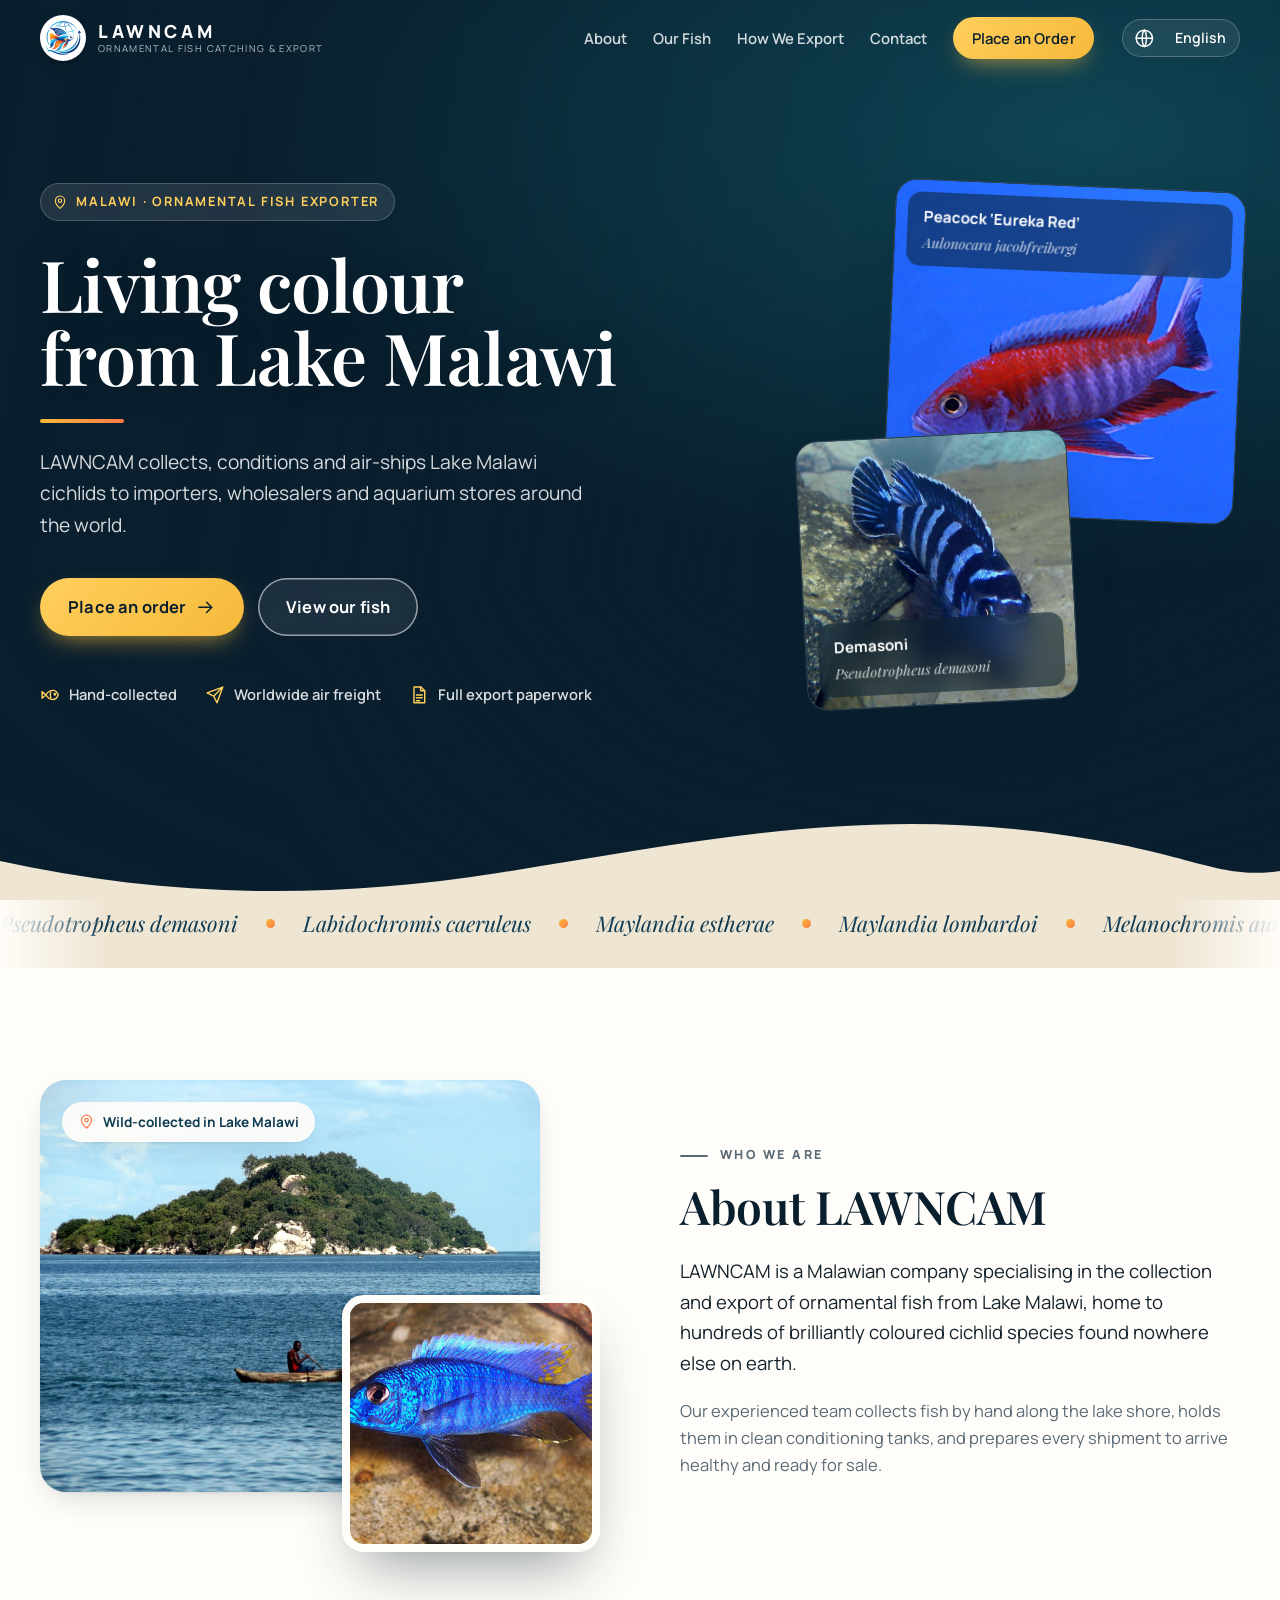
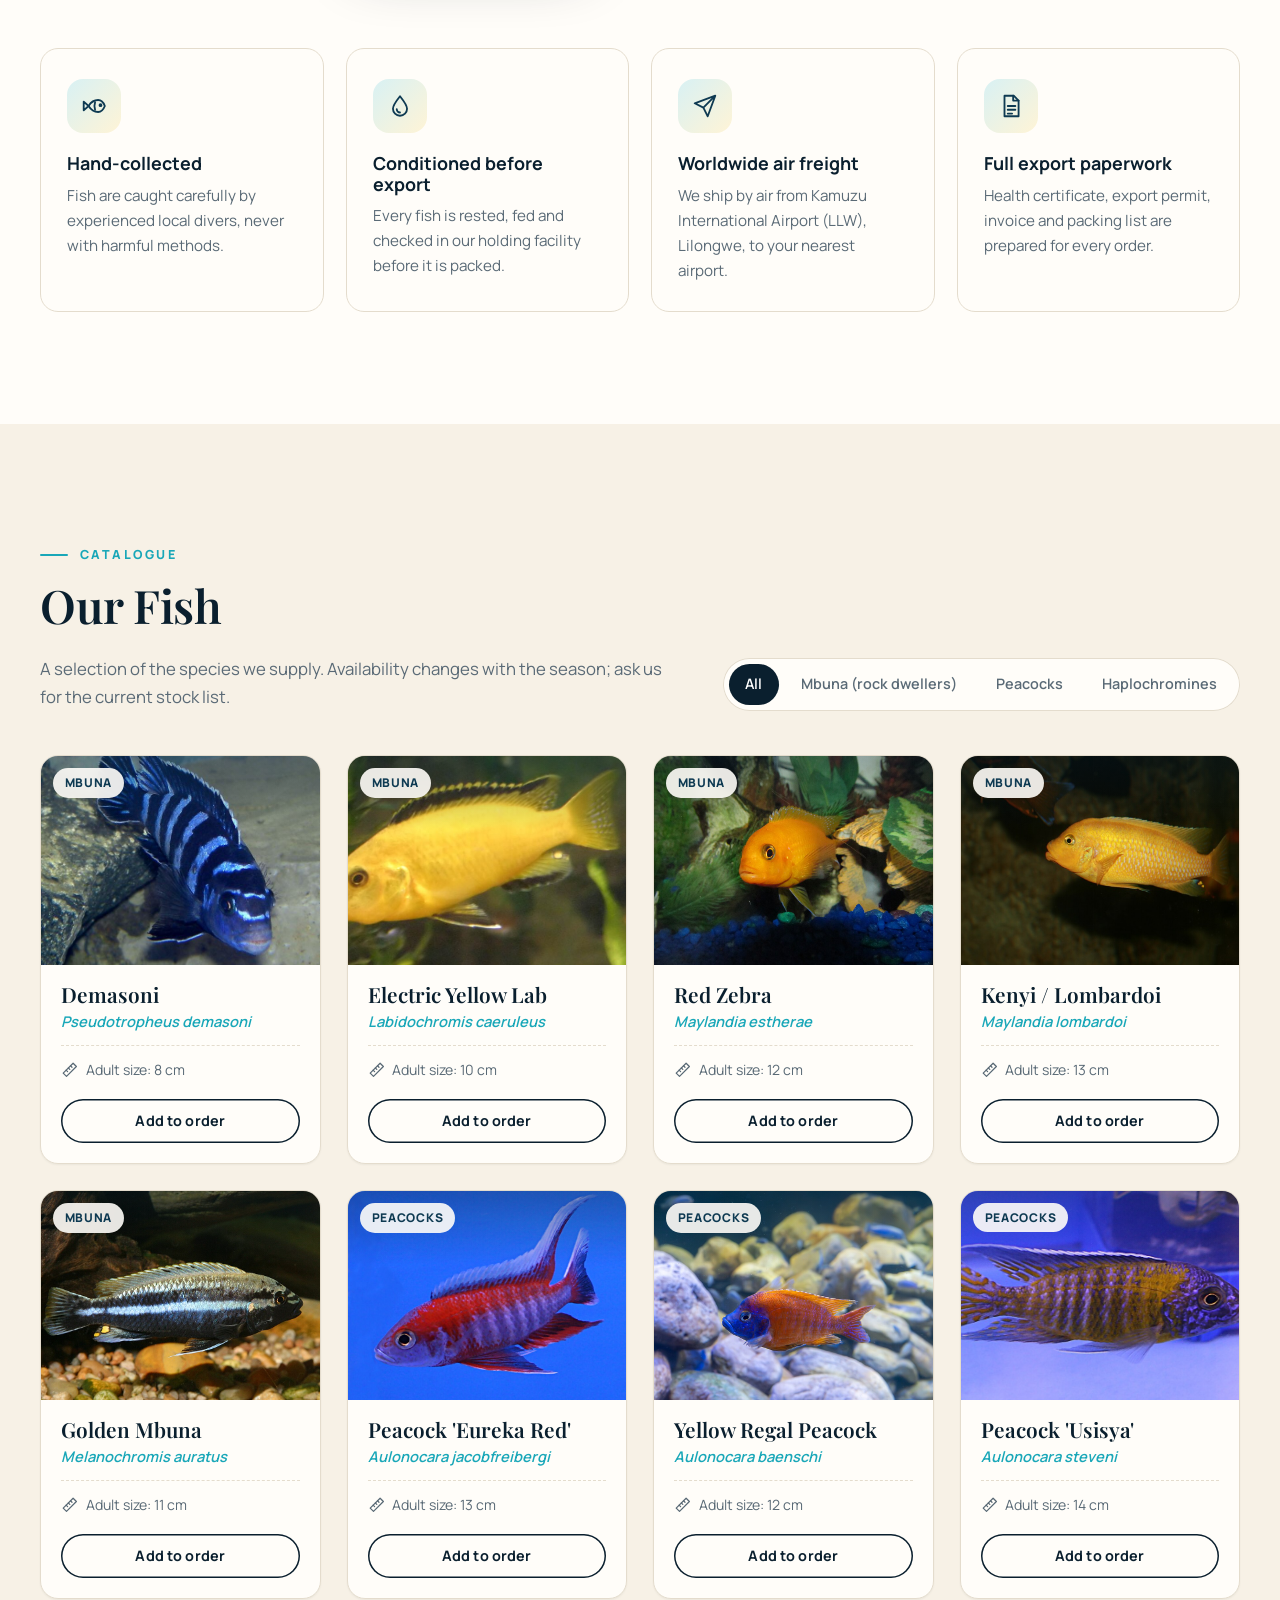
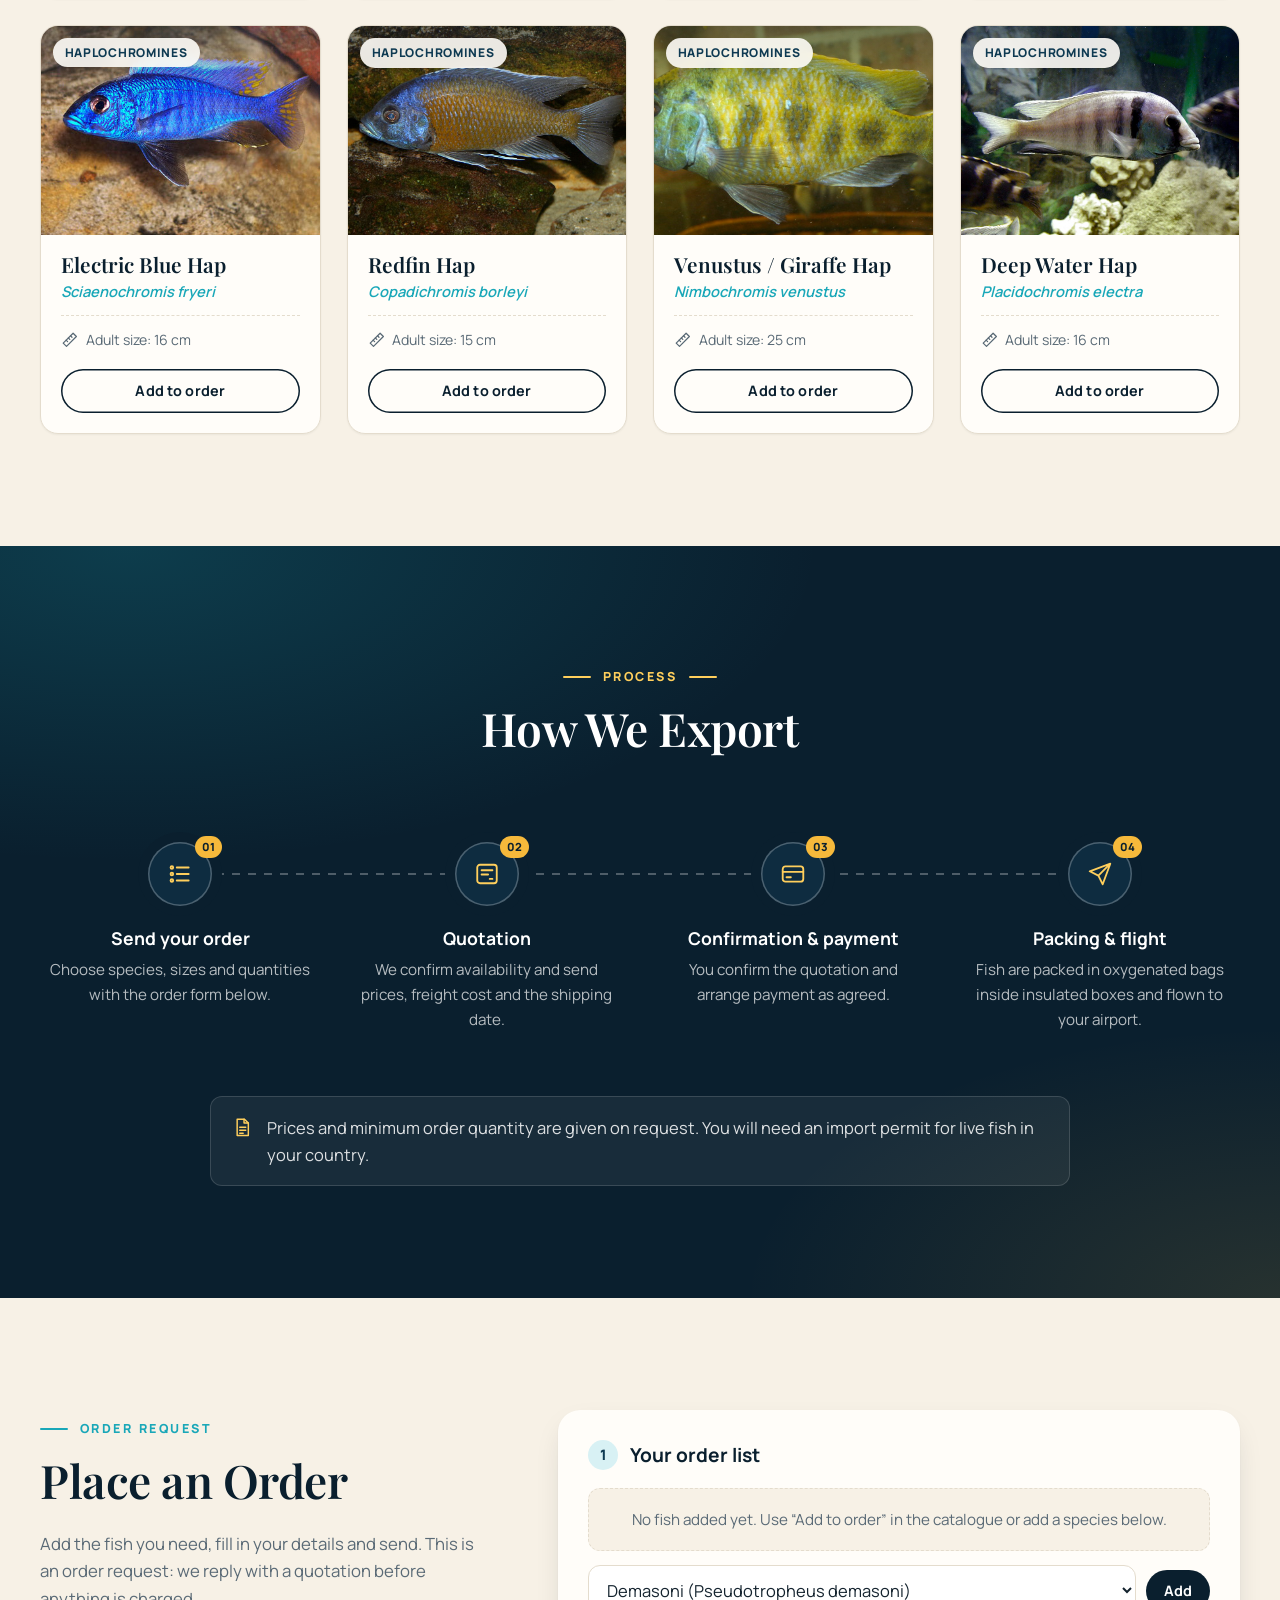
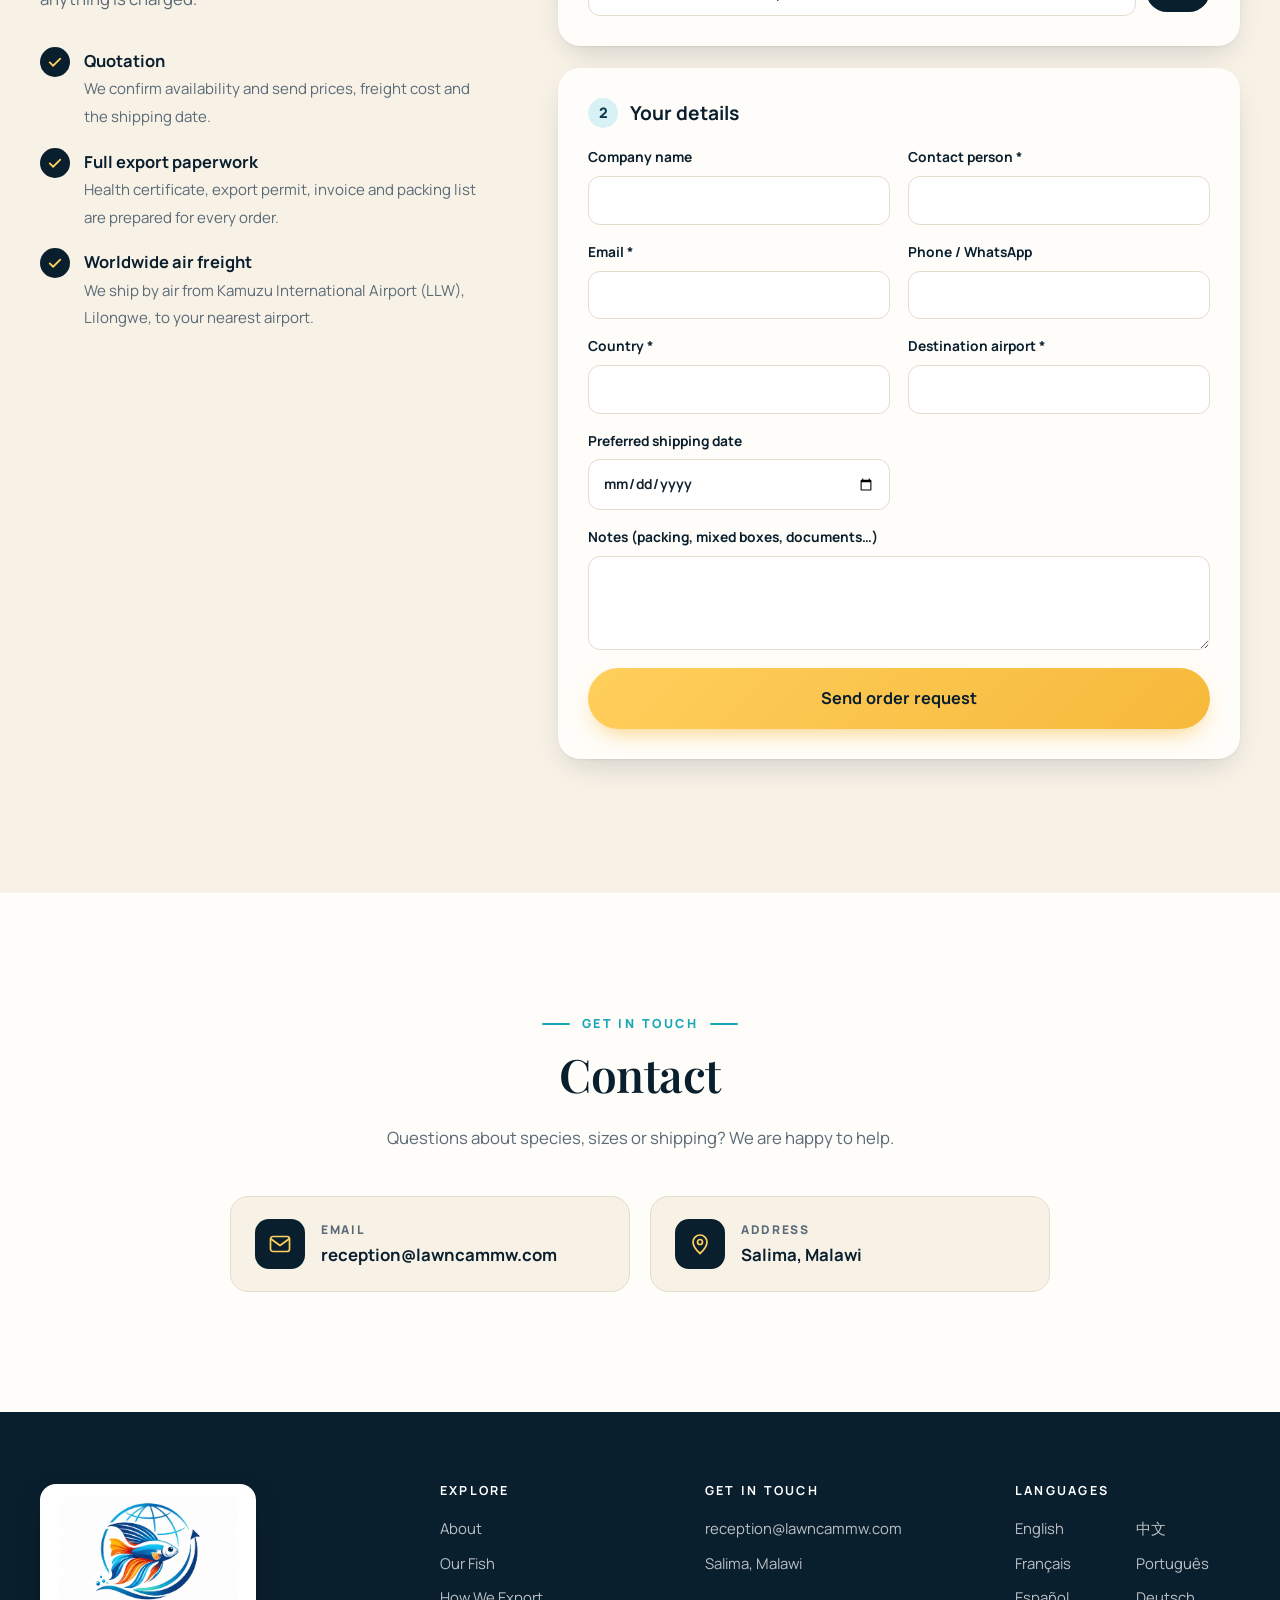
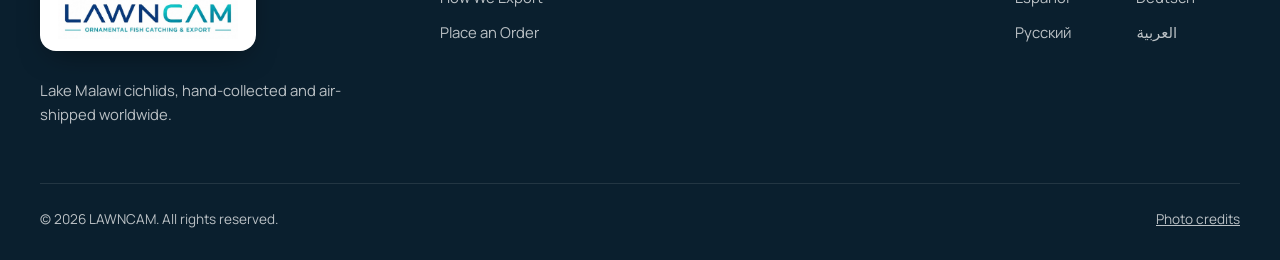
==== commit 82df2f6f: "Company logo, cleaner hero photo, Salima address, optional company field - Replace the inline SVG lo" ====
--- a/index.html
+++ b/index.html
@@ -7,7 +7,9 @@
   <meta name="description" data-i18n-attr="content:meta_desc" content="">
   <meta name="theme-color" content="#0a1f2e">
   <!--SEO-->
-  <link rel="icon" href="/assets/favicon.svg" type="image/svg+xml">
+  <link rel="icon" type="image/png" sizes="32x32" href="/assets/favicon-32.png">
+  <link rel="icon" type="image/png" sizes="192x192" href="/assets/favicon-192.png">
+  <link rel="apple-touch-icon" href="/assets/apple-touch-icon.png">
   <link rel="preload" href="/assets/fonts/playfair-display-latin-wght-normal.woff2" as="font" type="font/woff2" crossorigin>
   <link rel="preload" href="/assets/fonts/manrope-latin-wght-normal.woff2" as="font" type="font/woff2" crossorigin>
   <link rel="stylesheet" href="/assets/fonts/fonts.css">
@@ -17,9 +19,7 @@
 <body>
   <svg width="0" height="0" style="position:absolute" aria-hidden="true">
     <defs>
-      <linearGradient id="g-sun" x1="0" y1="0" x2="1" y2="1"><stop offset="0" stop-color="#ffd25a"/><stop offset="1" stop-color="#ff8a3d"/></linearGradient>
     </defs>
-    <symbol id="logo" viewBox="0 0 48 48"><circle cx="24" cy="24" r="24" fill="#0e3a52"/><circle cx="24" cy="24" r="22.5" fill="none" stroke="#19a7b8" stroke-opacity=".5"/><path d="M8 25c4.5-7.5 14-11 23-7.4l7.2-5.4-1.9 10.1 1.9 10.1-7.2-5.4C22 30.6 12.5 32.4 8 25z" fill="url(#g-sun)"/><path d="M17 17.6c3-3.6 8-5 12-3.2l-2 3.4M19.5 19.2v11.6M24 18.2v13.4M28.5 19v11.8" stroke="#0a1f2e" stroke-width="2.2" fill="none" stroke-linecap="round"/><circle cx="13" cy="23.4" r="1.7" fill="#0a1f2e"/></symbol>
     <symbol id="i-fish" viewBox="0 0 24 24"><path d="M7 12c2.4-3.9 5.8-5.5 8.8-5.5 2.9 0 5 2.4 6.2 5.5-1.2 3.1-3.3 5.5-6.2 5.5-3 0-6.4-1.6-8.8-5.5z"/><path d="M7 12 2.5 8v8L7 12z"/><path d="M13 8.5c-.8 2.3-.8 4.7 0 7"/><circle cx="18" cy="11.2" r=".9" fill="currentColor"/></symbol>
     <symbol id="i-drop" viewBox="0 0 24 24"><path d="M12 3c4 5 6.5 8.3 6.5 11.5a6.5 6.5 0 0 1-13 0C5.5 11.3 8 8 12 3z"/><path d="M9 15a3 3 0 0 0 3 3"/></symbol>
     <symbol id="i-plane" viewBox="0 0 24 24"><path d="M21.5 2.5 10.5 13.5M21.5 2.5l-7 19-4-8-8-4 19-7z"/></symbol>
@@ -41,8 +41,8 @@
   <header class="topbar" id="topbar">
     <div class="wrap topbar-inner">
       <a class="brand" href="#top" aria-label="LAWNCAM">
-        <svg class="logo" aria-hidden="true"><use href="#logo"></use></svg>
-        <span class="brand-text"><b>LAWNCAM</b><small>Lake Malawi Cichlids</small></span>
+        <img class="logo" src="/assets/logo-mark.png" alt="" width="320" height="320">
+        <span class="brand-text"><b>LAWNCAM</b><small>Ornamental Fish Catching &amp; Export</small></span>
       </a>
       <nav class="nav" id="nav">
         <a href="#about" data-i18n="nav_about">About</a>
@@ -61,7 +61,7 @@
 
   <main id="top">
     <section class="hero">
-      <img class="hero-img" data-photo="Cichlids-of-Lake-Malawi.jpg" data-width="1600" alt="" fetchpriority="high">
+      <img class="hero-img" data-photo="Frankfurt_Zoo_-_Electric_Yellow_Lab_1.jpg" data-width="2200" alt="" fetchpriority="high">
       <div class="hero-shade"></div>
       <div class="wrap hero-grid">
         <div class="hero-copy">
@@ -184,7 +184,7 @@
           <div class="card">
             <h3><span class="num">2</span><span data-i18n="details_title">Your details</span></h3>
             <div class="fields">
-              <label><span><span data-i18n="f_company"></span> *</span><input name="company" required autocomplete="organization"></label>
+              <label><span data-i18n="f_company"></span><input name="company" autocomplete="organization"></label>
               <label><span><span data-i18n="f_name"></span> *</span><input name="name" required autocomplete="name"></label>
               <label><span><span data-i18n="f_email"></span> *</span><input name="email" type="email" required autocomplete="email"></label>
               <label><span data-i18n="f_phone"></span><input name="phone" type="tel" autocomplete="tel"></label>
@@ -218,7 +218,7 @@
   <footer class="footer">
     <div class="wrap footer-grid">
       <div class="f-brand">
-        <a class="brand" href="#top" aria-label="LAWNCAM"><svg class="logo" aria-hidden="true"><use href="#logo"></use></svg><span class="brand-text"><b>LAWNCAM</b><small>Lake Malawi Cichlids</small></span></a>
+        <a class="f-logo" href="#top"><img src="/assets/logo.jpg" alt="LAWNCAM – Ornamental Fish Catching &amp; Export" width="1009" height="802"></a>
         <p data-i18n="footer_tag"></p>
       </div>
       <nav class="f-col">
--- a/assets/style.css
+++ b/assets/style.css
@@ -62,10 +62,10 @@
 .topbar-inner { display: flex; align-items: center; gap: 28px; height: 76px; transition: height .3s; }
 .topbar.scrolled .topbar-inner { height: 64px; }
 .brand { display: inline-flex; align-items: center; gap: 12px; color: inherit; text-decoration: none; margin-inline-end: auto; }
-.logo { width: 42px; height: 42px; flex: none; filter: drop-shadow(0 4px 10px rgba(0, 0, 0, .25)); }
+.logo { width: 46px; height: 46px; flex: none; padding: 3px; border-radius: 50%; background: #fff; object-fit: contain; box-shadow: 0 4px 12px rgba(0, 0, 0, .25); }
 .brand-text { display: flex; flex-direction: column; line-height: 1.05; }
 .brand-text b { font-weight: 800; letter-spacing: .2em; font-size: 1.12rem; }
-.brand-text small { font-size: .66rem; letter-spacing: .22em; text-transform: uppercase; opacity: .7; margin-top: 4px; }
+.brand-text small { font-size: .6rem; letter-spacing: .14em; text-transform: uppercase; opacity: .7; margin-top: 4px; white-space: nowrap; }
 .nav { display: flex; align-items: center; gap: 26px; }
 .nav a { white-space: nowrap; font-size: .93rem; font-weight: 600; }
 .nav a:not(.btn) { color: rgba(255, 255, 255, .82); text-decoration: none; position: relative; padding-block: 6px; }
@@ -81,15 +81,17 @@
 
 /* ---------- hero ---------- */
 .hero { position: relative; min-height: max(680px, 100svh); display: flex; align-items: center; color: #fff; background: var(--ink); overflow: hidden; isolation: isolate; }
-.hero-img { position: absolute; inset: 0; width: 100%; height: 100%; object-fit: cover; z-index: -2; transform: scale(1.06); animation: drift 24s ease-in-out infinite alternate; }
-@keyframes drift { to { transform: scale(1.14) translate3d(-1.5%, -1%, 0); } }
+/* --hx nudges the hero photo sideways so the fish sits between the headline and the cards */
+.hero-img { --hx: 5%; position: absolute; inset: 0; width: 100%; height: 100%; object-fit: cover; z-index: -2; transform: scale(1.18) translate3d(var(--hx), 0, 0); animation: drift 24s ease-in-out infinite alternate; }
+[dir="rtl"] .hero-img { --hx: 0%; }
+@keyframes drift { to { transform: scale(1.24) translate3d(calc(var(--hx) - 2%), -1%, 0); } }
 .hero-shade { position: absolute; inset: 0; z-index: -1; background:
   radial-gradient(120% 90% at 85% 15%, rgba(25, 167, 184, .28), transparent 55%),
-  linear-gradient(100deg, rgba(10, 31, 46, .95) 0%, rgba(10, 31, 46, .82) 38%, rgba(10, 31, 46, .35) 75%, rgba(10, 31, 46, .55) 100%),
+  linear-gradient(100deg, rgba(10, 31, 46, .95) 0%, rgba(10, 31, 46, .84) 30%, rgba(10, 31, 46, .42) 56%, rgba(10, 31, 46, .18) 80%, rgba(10, 31, 46, .45) 100%),
   linear-gradient(0deg, rgba(10, 31, 46, .7) 0%, transparent 35%); }
 [dir="rtl"] .hero-shade { background:
   radial-gradient(120% 90% at 15% 15%, rgba(25, 167, 184, .28), transparent 55%),
-  linear-gradient(-100deg, rgba(10, 31, 46, .95) 0%, rgba(10, 31, 46, .82) 38%, rgba(10, 31, 46, .35) 75%, rgba(10, 31, 46, .55) 100%),
+  linear-gradient(-100deg, rgba(10, 31, 46, .95) 0%, rgba(10, 31, 46, .84) 30%, rgba(10, 31, 46, .42) 56%, rgba(10, 31, 46, .18) 80%, rgba(10, 31, 46, .45) 100%),
   linear-gradient(0deg, rgba(10, 31, 46, .7) 0%, transparent 35%); }
 .hero-grid { display: grid; grid-template-columns: minmax(0, 1.3fr) minmax(0, .8fr); gap: 48px; align-items: center; padding-block: 140px 150px; }
 .pill { display: inline-flex; align-items: center; gap: 8px; margin: 0 0 26px; padding: 8px 16px 8px 12px; border-radius: 999px; background: rgba(255, 255, 255, .1); box-shadow: inset 0 0 0 1px rgba(255, 255, 255, .2); backdrop-filter: blur(8px); font-size: .8rem; font-weight: 700; letter-spacing: .14em; text-transform: uppercase; color: var(--sun-2); }
@@ -241,7 +243,8 @@
 /* ---------- footer ---------- */
 .footer { background: var(--ink); color: rgba(255, 255, 255, .72); padding-top: 72px; font-size: .93rem; }
 .footer-grid { display: grid; grid-template-columns: 1.6fr 1fr 1.2fr 1fr; gap: 40px; padding-bottom: 56px; }
-.f-brand .brand { color: #fff; margin-bottom: 18px; }
+.f-logo { display: inline-block; background: #fff; border-radius: 16px; padding: 12px 18px; margin-bottom: 20px; box-shadow: 0 10px 30px -12px rgba(0, 0, 0, .6); }
+.f-logo img { display: block; width: 180px; height: auto; }
 .f-brand p { max-width: 320px; margin: 0; }
 .f-col { display: flex; flex-direction: column; gap: 10px; }
 .f-col h4 { color: #fff; font-size: .78rem; letter-spacing: .18em; text-transform: uppercase; margin-bottom: 8px; }
@@ -275,6 +278,7 @@
   .nav a:not(.btn)::after { display: none; }
   .nav .btn { margin-top: 16px; }
   .topbar-inner { gap: 10px; }
+  .brand-text small { display: none; }
   .about { grid-template-columns: 1fr; }
   .order { grid-template-columns: 1fr; gap: 40px; }
   .order-aside { position: static; }
@@ -283,11 +287,11 @@
   body { font-size: 16px; }
   .wrap { width: min(1200px, 100% - 32px); }
   .section { padding-block: 76px; }
-  .brand-text small { display: none; }
-  .logo { width: 38px; height: 38px; }
+  .logo { width: 40px; height: 40px; }
   .lang { padding: 0 10px; }
   .lang .ico { display: none; }
   .hero { min-height: 640px; }
+  .hero-img { --hx: 0%; transform: scale(1.08); object-position: 62% 50%; }
   .hero-grid { padding-block: 116px 120px; }
   .hero h1::after { margin-top: 20px; }
   .hero-actions .btn { flex: 1 1 auto; }
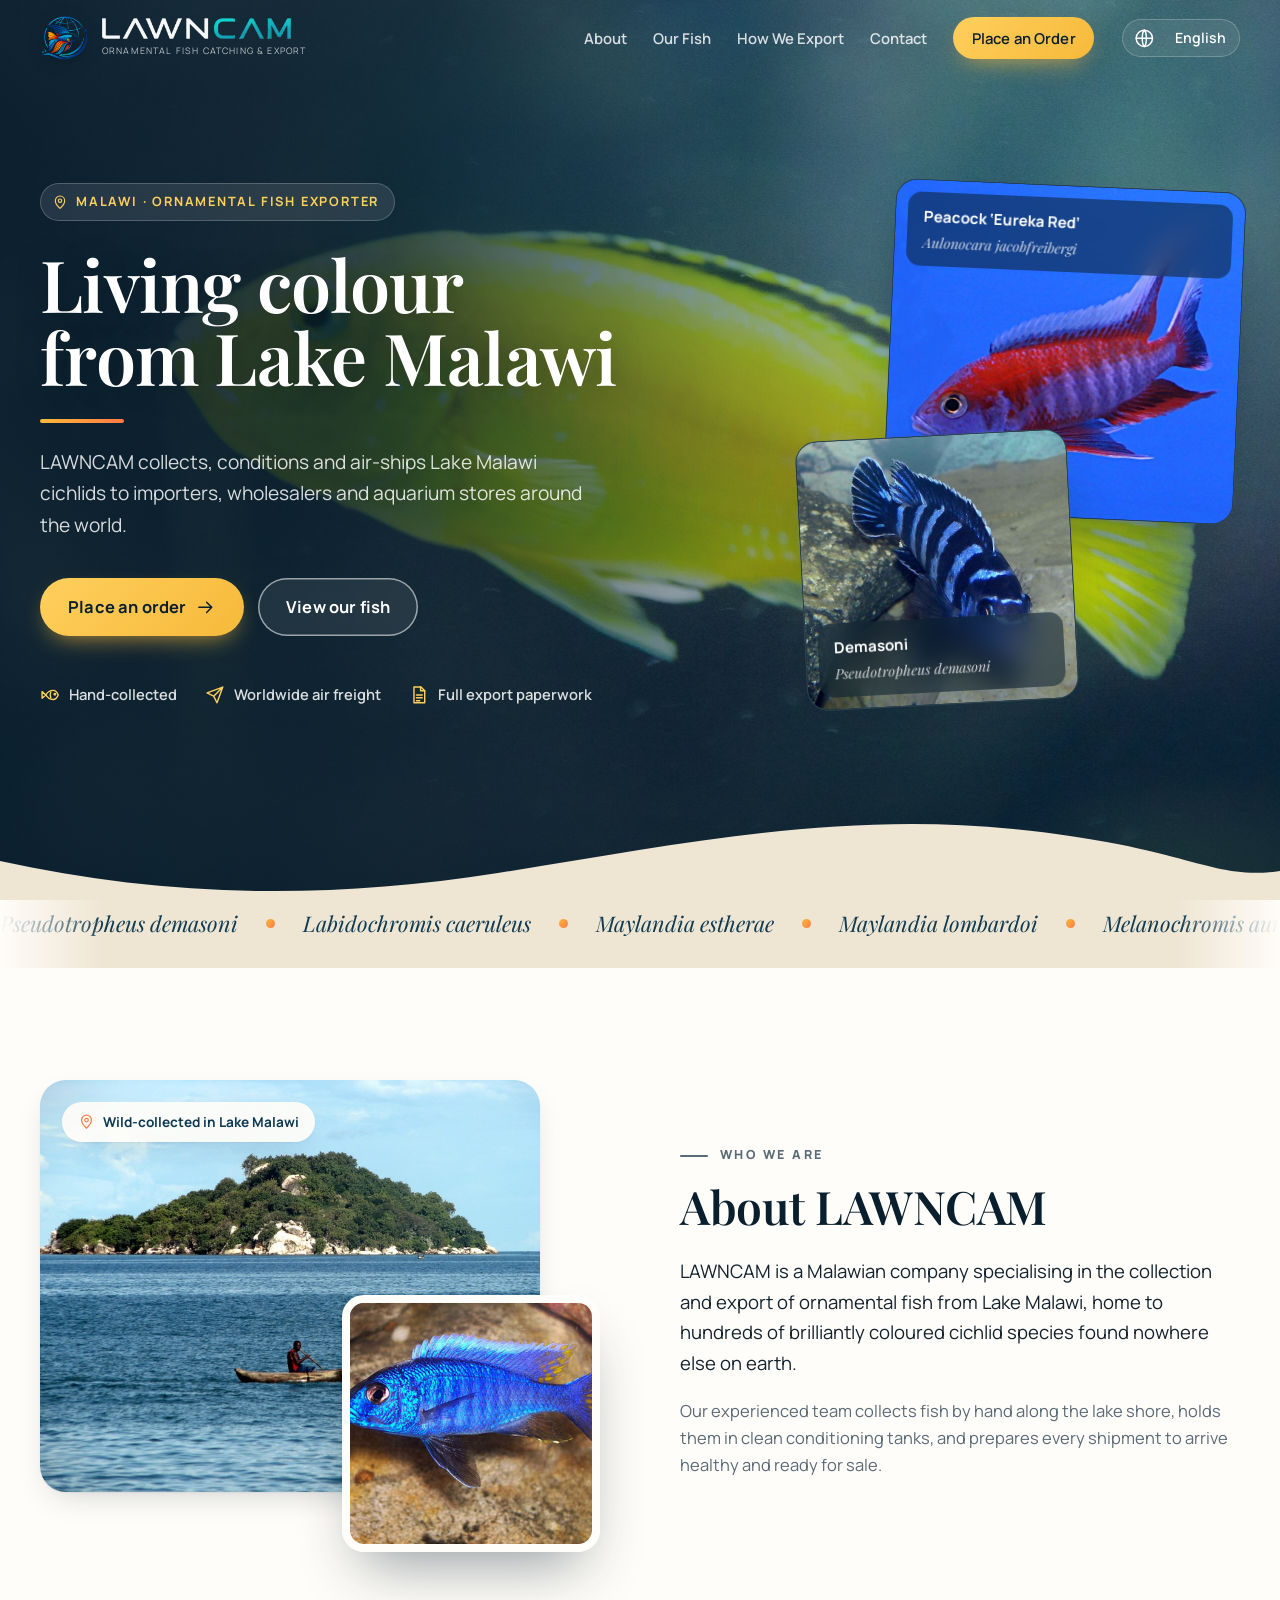
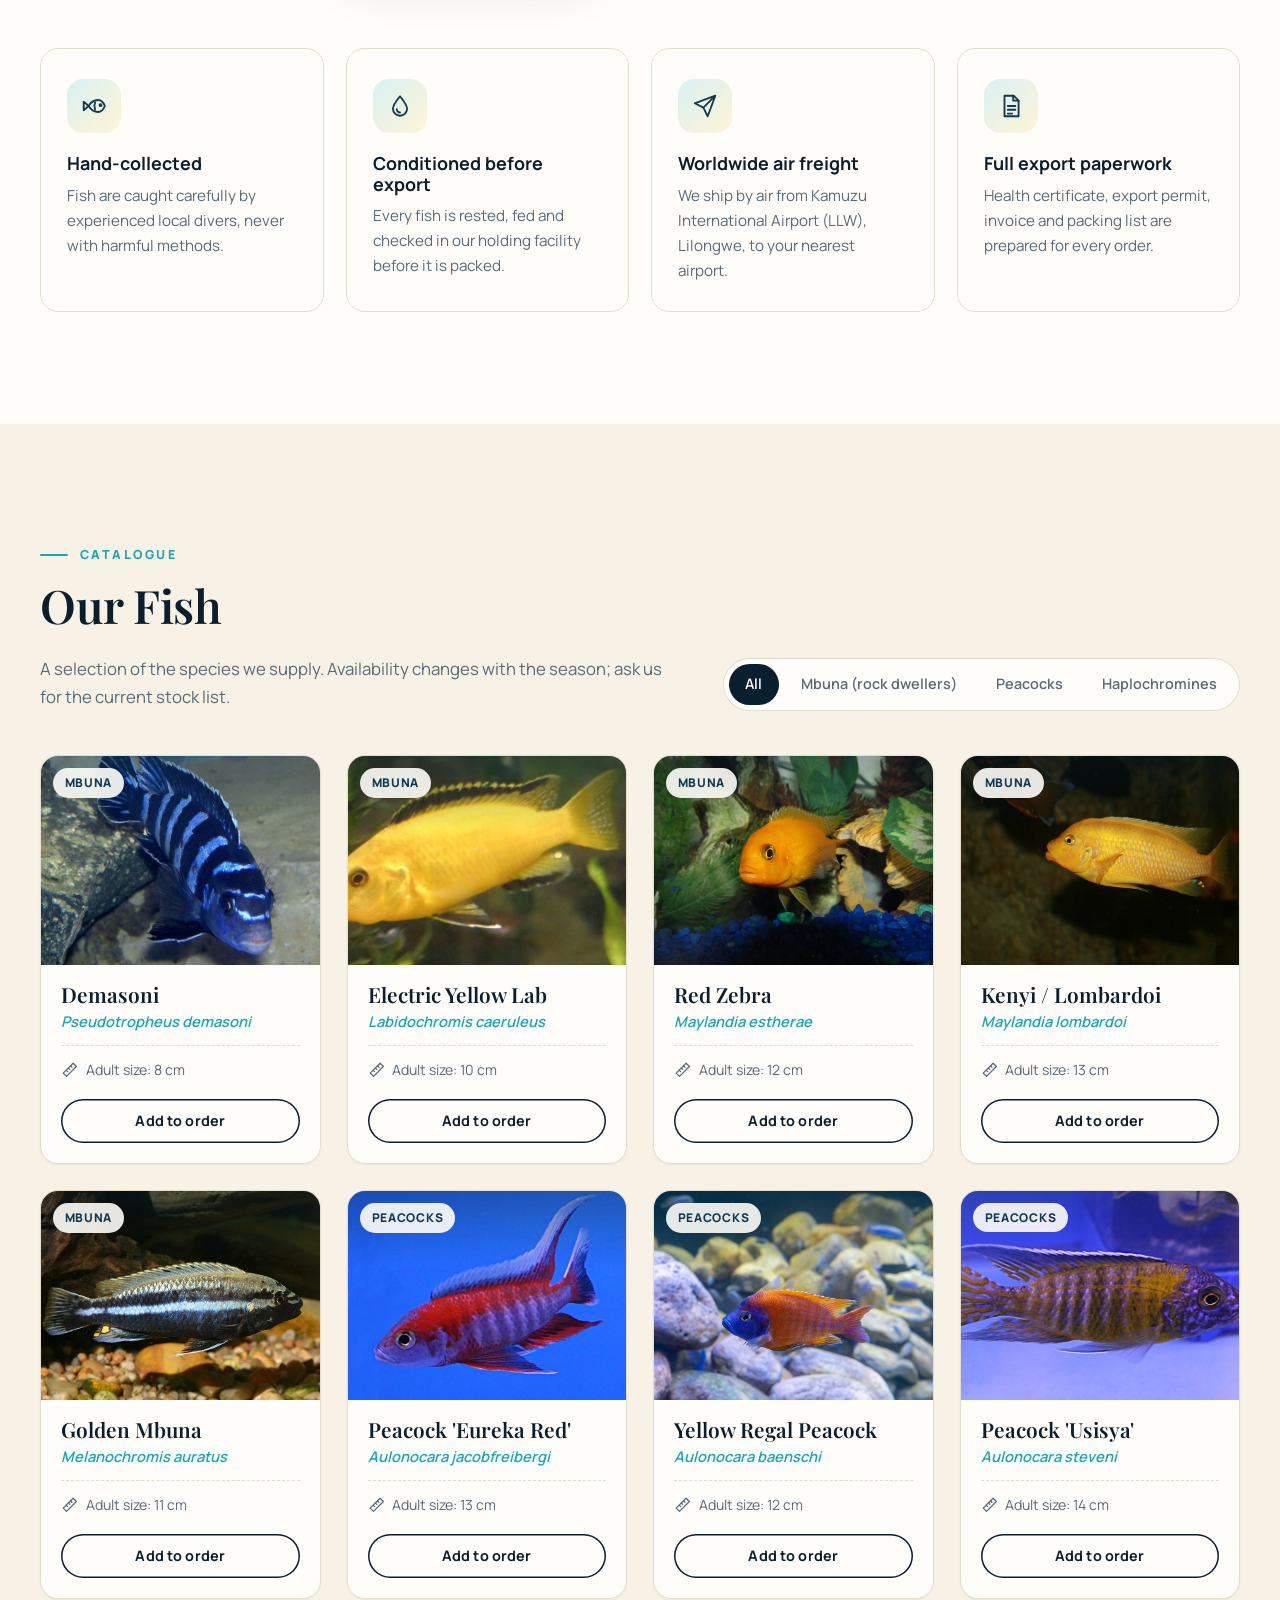
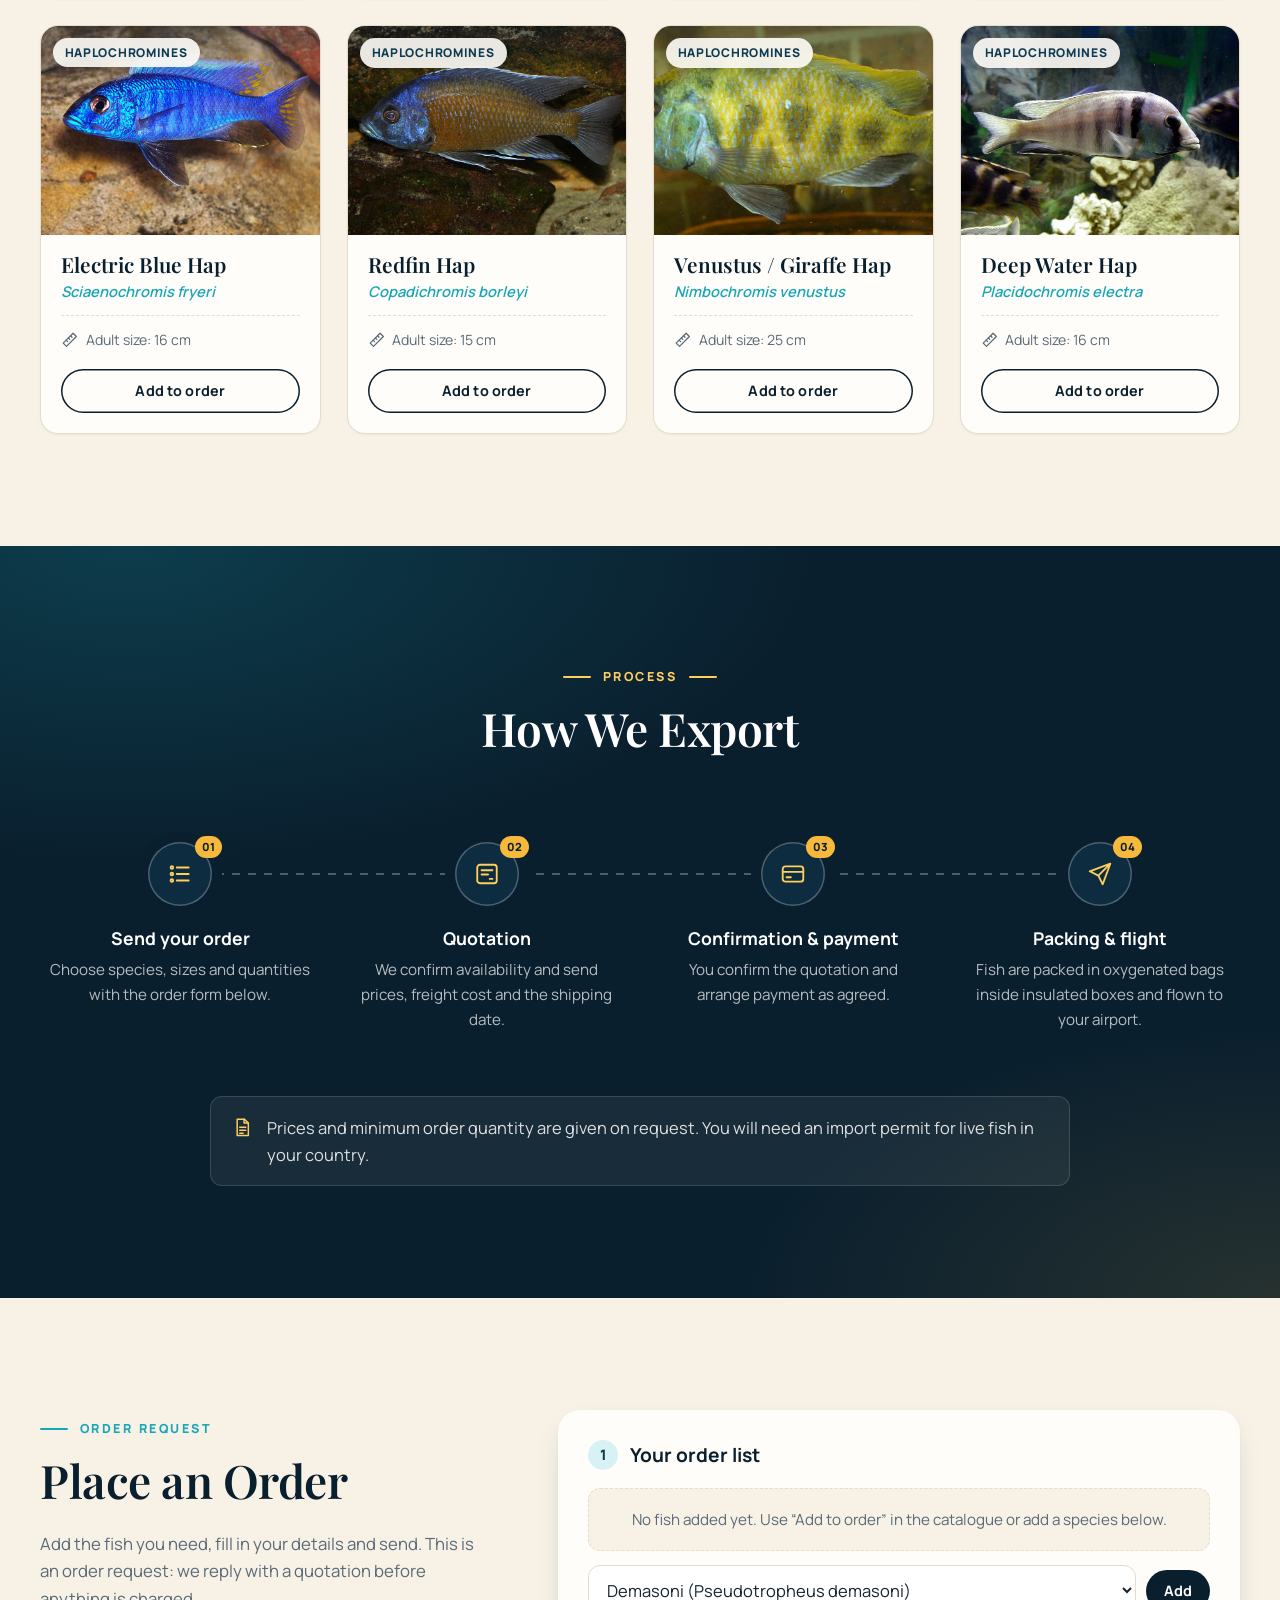
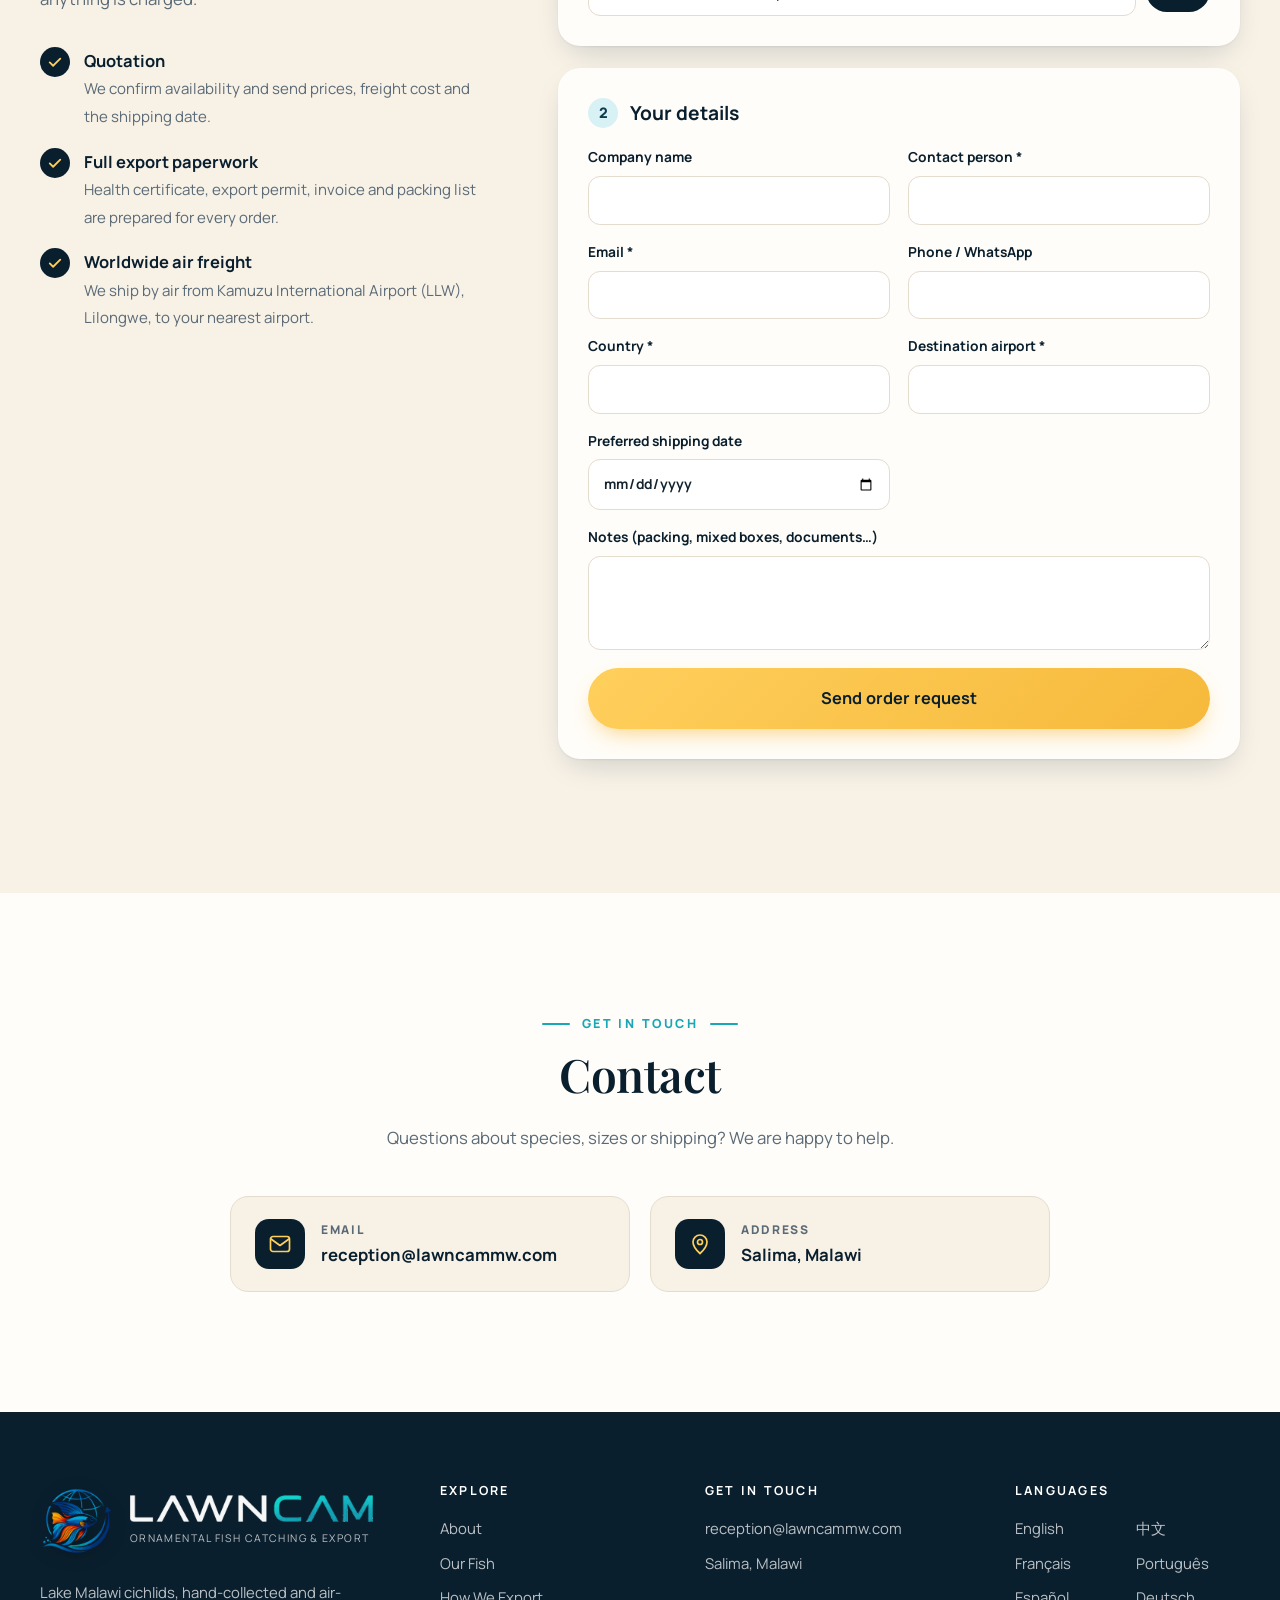
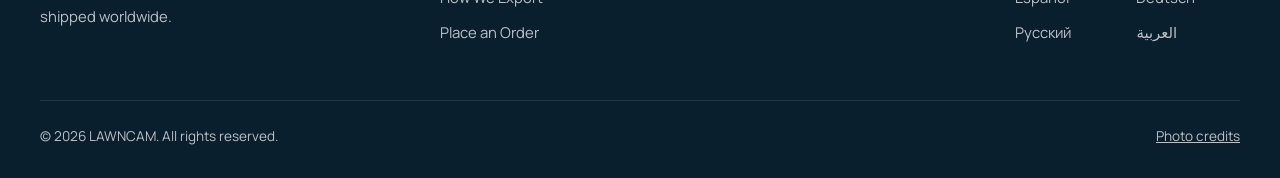
==== commit 5f662110: "Use the official logo artwork everywhere: mark without a badge, real wordmark - Header, footer and c" ====
--- a/index.html
+++ b/index.html
@@ -41,8 +41,8 @@
   <header class="topbar" id="topbar">
     <div class="wrap topbar-inner">
       <a class="brand" href="#top" aria-label="LAWNCAM">
-        <img class="logo" src="/assets/logo-mark.png" alt="" width="320" height="320">
-        <span class="brand-text"><b>LAWNCAM</b><small>Ornamental Fish Catching &amp; Export</small></span>
+        <img class="logo" src="/assets/logo-mark.png" alt="" width="384" height="384">
+        <span class="brand-text"><img class="wordmark" src="/assets/logo-wordmark-white.png" alt="LAWNCAM" width="640" height="71"><small>Ornamental Fish Catching &amp; Export</small></span>
       </a>
       <nav class="nav" id="nav">
         <a href="#about" data-i18n="nav_about">About</a>
@@ -218,7 +218,7 @@
   <footer class="footer">
     <div class="wrap footer-grid">
       <div class="f-brand">
-        <a class="f-logo" href="#top"><img src="/assets/logo.jpg" alt="LAWNCAM – Ornamental Fish Catching &amp; Export" width="1009" height="802"></a>
+        <a class="brand" href="#top" aria-label="LAWNCAM"><img class="logo" src="/assets/logo-mark.png" alt="" width="384" height="384"><span class="brand-text"><img class="wordmark" src="/assets/logo-wordmark-white.png" alt="LAWNCAM" width="640" height="71"><small>Ornamental Fish Catching &amp; Export</small></span></a>
         <p data-i18n="footer_tag"></p>
       </div>
       <nav class="f-col">
--- a/assets/style.css
+++ b/assets/style.css
@@ -62,10 +62,10 @@
 .topbar-inner { display: flex; align-items: center; gap: 28px; height: 76px; transition: height .3s; }
 .topbar.scrolled .topbar-inner { height: 64px; }
 .brand { display: inline-flex; align-items: center; gap: 12px; color: inherit; text-decoration: none; margin-inline-end: auto; }
-.logo { width: 46px; height: 46px; flex: none; padding: 3px; border-radius: 50%; background: #fff; object-fit: contain; box-shadow: 0 4px 12px rgba(0, 0, 0, .25); }
-.brand-text { display: flex; flex-direction: column; line-height: 1.05; }
-.brand-text b { font-weight: 800; letter-spacing: .2em; font-size: 1.12rem; }
-.brand-text small { font-size: .6rem; letter-spacing: .14em; text-transform: uppercase; opacity: .7; margin-top: 4px; white-space: nowrap; }
+.logo { width: 50px; height: 50px; flex: none; filter: drop-shadow(0 3px 8px rgba(0, 0, 0, .35)); }
+.brand-text { display: flex; flex-direction: column; align-items: flex-start; gap: 5px; }
+.wordmark { display: block; height: 21px; width: auto; }
+.brand-text small { font-size: .56rem; letter-spacing: .13em; text-transform: uppercase; color: rgba(255, 255, 255, .72); white-space: nowrap; }
 .nav { display: flex; align-items: center; gap: 26px; }
 .nav a { white-space: nowrap; font-size: .93rem; font-weight: 600; }
 .nav a:not(.btn) { color: rgba(255, 255, 255, .82); text-decoration: none; position: relative; padding-block: 6px; }
@@ -243,8 +243,11 @@
 /* ---------- footer ---------- */
 .footer { background: var(--ink); color: rgba(255, 255, 255, .72); padding-top: 72px; font-size: .93rem; }
 .footer-grid { display: grid; grid-template-columns: 1.6fr 1fr 1.2fr 1fr; gap: 40px; padding-bottom: 56px; }
-.f-logo { display: inline-block; background: #fff; border-radius: 16px; padding: 12px 18px; margin-bottom: 20px; box-shadow: 0 10px 30px -12px rgba(0, 0, 0, .6); }
-.f-logo img { display: block; width: 180px; height: auto; }
+.f-brand .brand { margin-bottom: 22px; gap: 16px; }
+.f-brand .logo { width: 74px; height: 74px; }
+.f-brand .wordmark { height: 27px; }
+.f-brand .brand-text { gap: 8px; }
+.f-brand .brand-text small { font-size: .66rem; }
 .f-brand p { max-width: 320px; margin: 0; }
 .f-col { display: flex; flex-direction: column; gap: 10px; }
 .f-col h4 { color: #fff; font-size: .78rem; letter-spacing: .18em; text-transform: uppercase; margin-bottom: 8px; }
@@ -278,7 +281,7 @@
   .nav a:not(.btn)::after { display: none; }
   .nav .btn { margin-top: 16px; }
   .topbar-inner { gap: 10px; }
-  .brand-text small { display: none; }
+  .topbar .brand-text small { display: none; }
   .about { grid-template-columns: 1fr; }
   .order { grid-template-columns: 1fr; gap: 40px; }
   .order-aside { position: static; }
@@ -287,7 +290,10 @@
   body { font-size: 16px; }
   .wrap { width: min(1200px, 100% - 32px); }
   .section { padding-block: 76px; }
-  .logo { width: 40px; height: 40px; }
+  .logo { width: 42px; height: 42px; }
+  .wordmark { height: 16px; }
+  .f-brand .logo { width: 64px; height: 64px; }
+  .f-brand .wordmark { height: 23px; }
   .lang { padding: 0 10px; }
   .lang .ico { display: none; }
   .hero { min-height: 640px; }
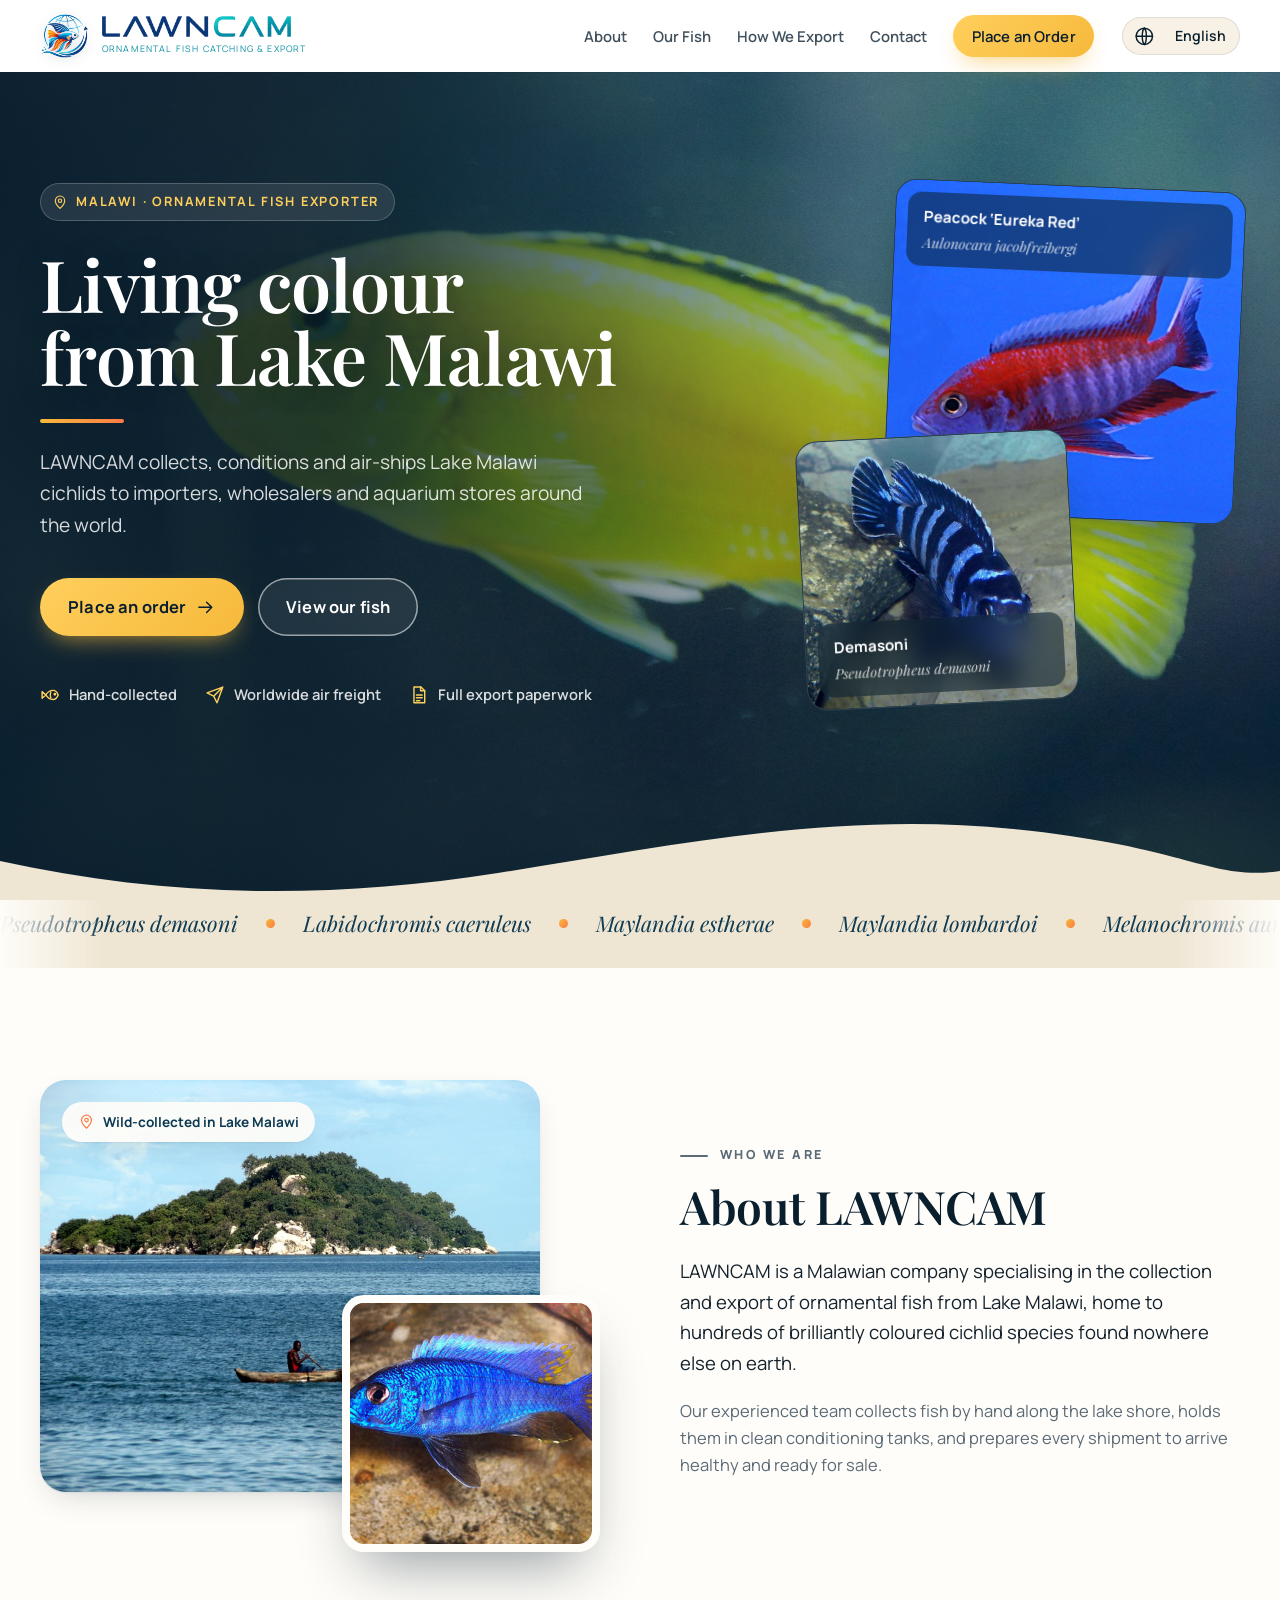
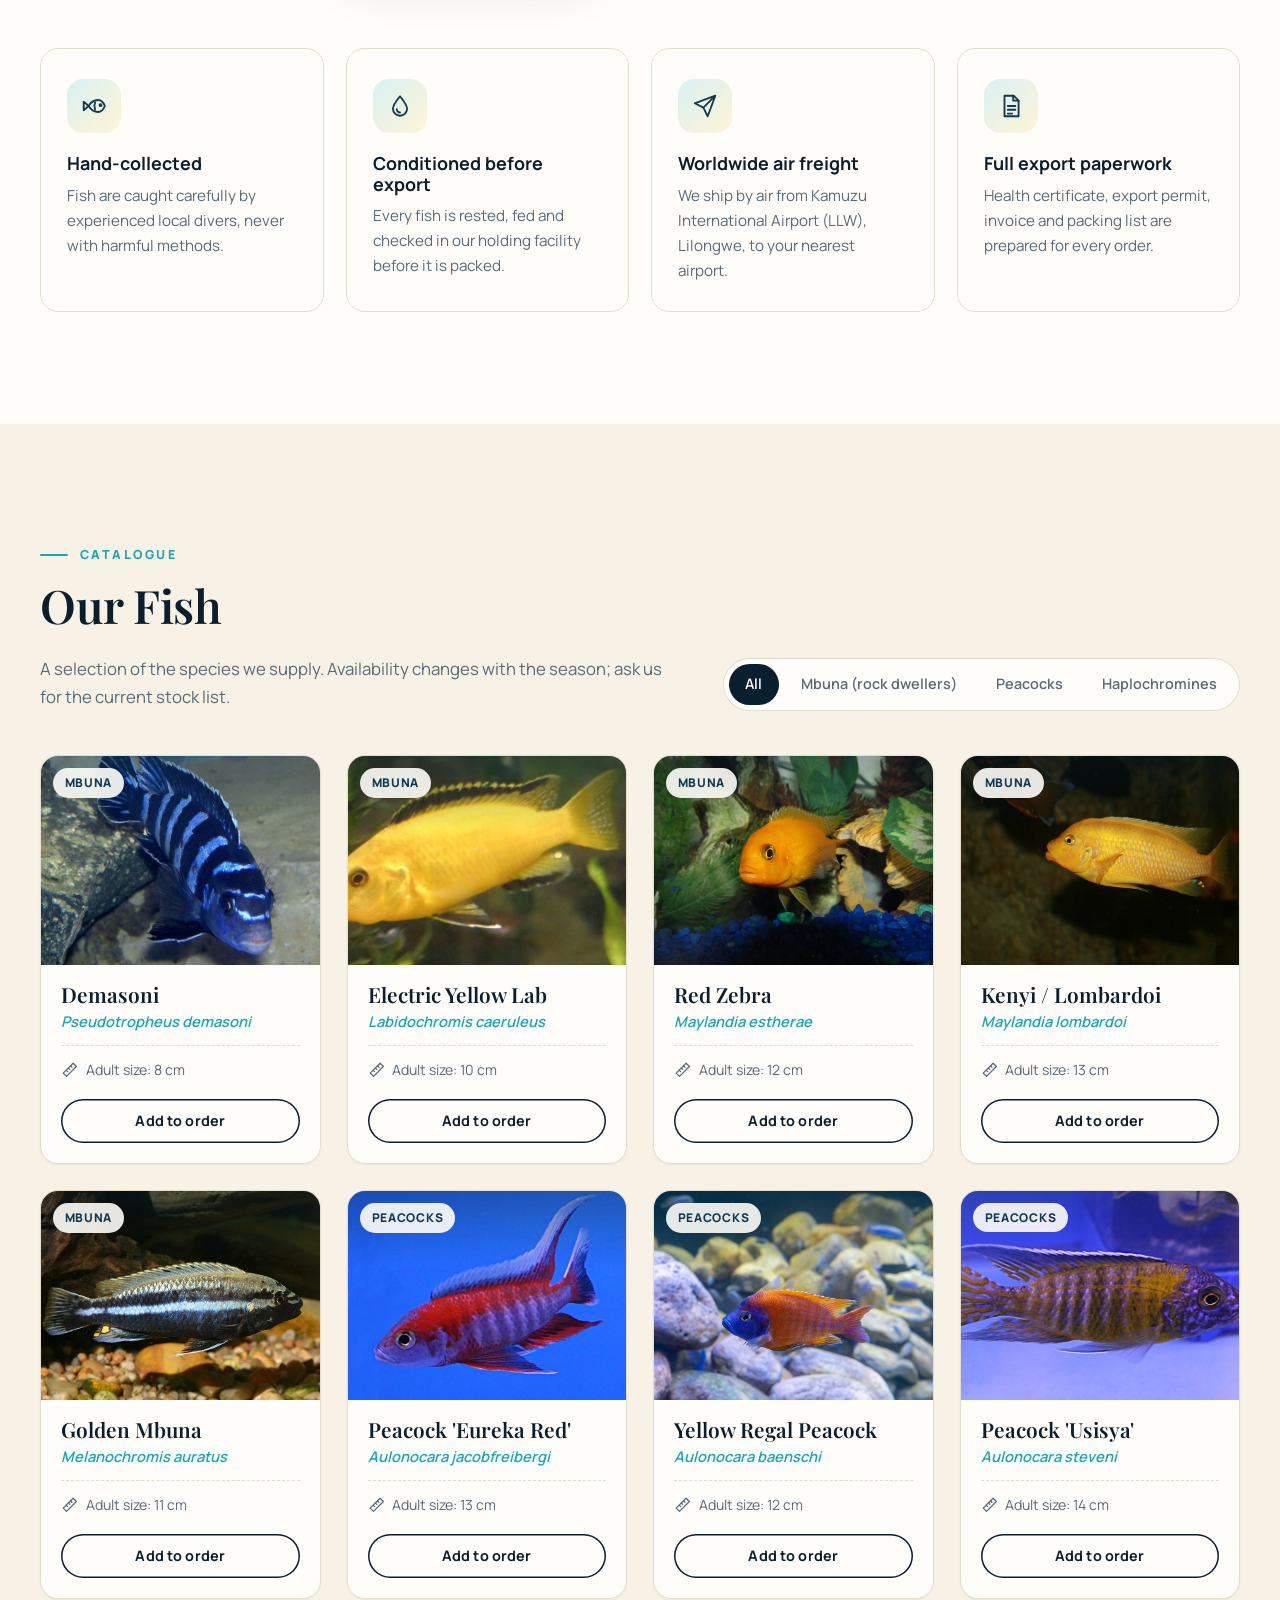
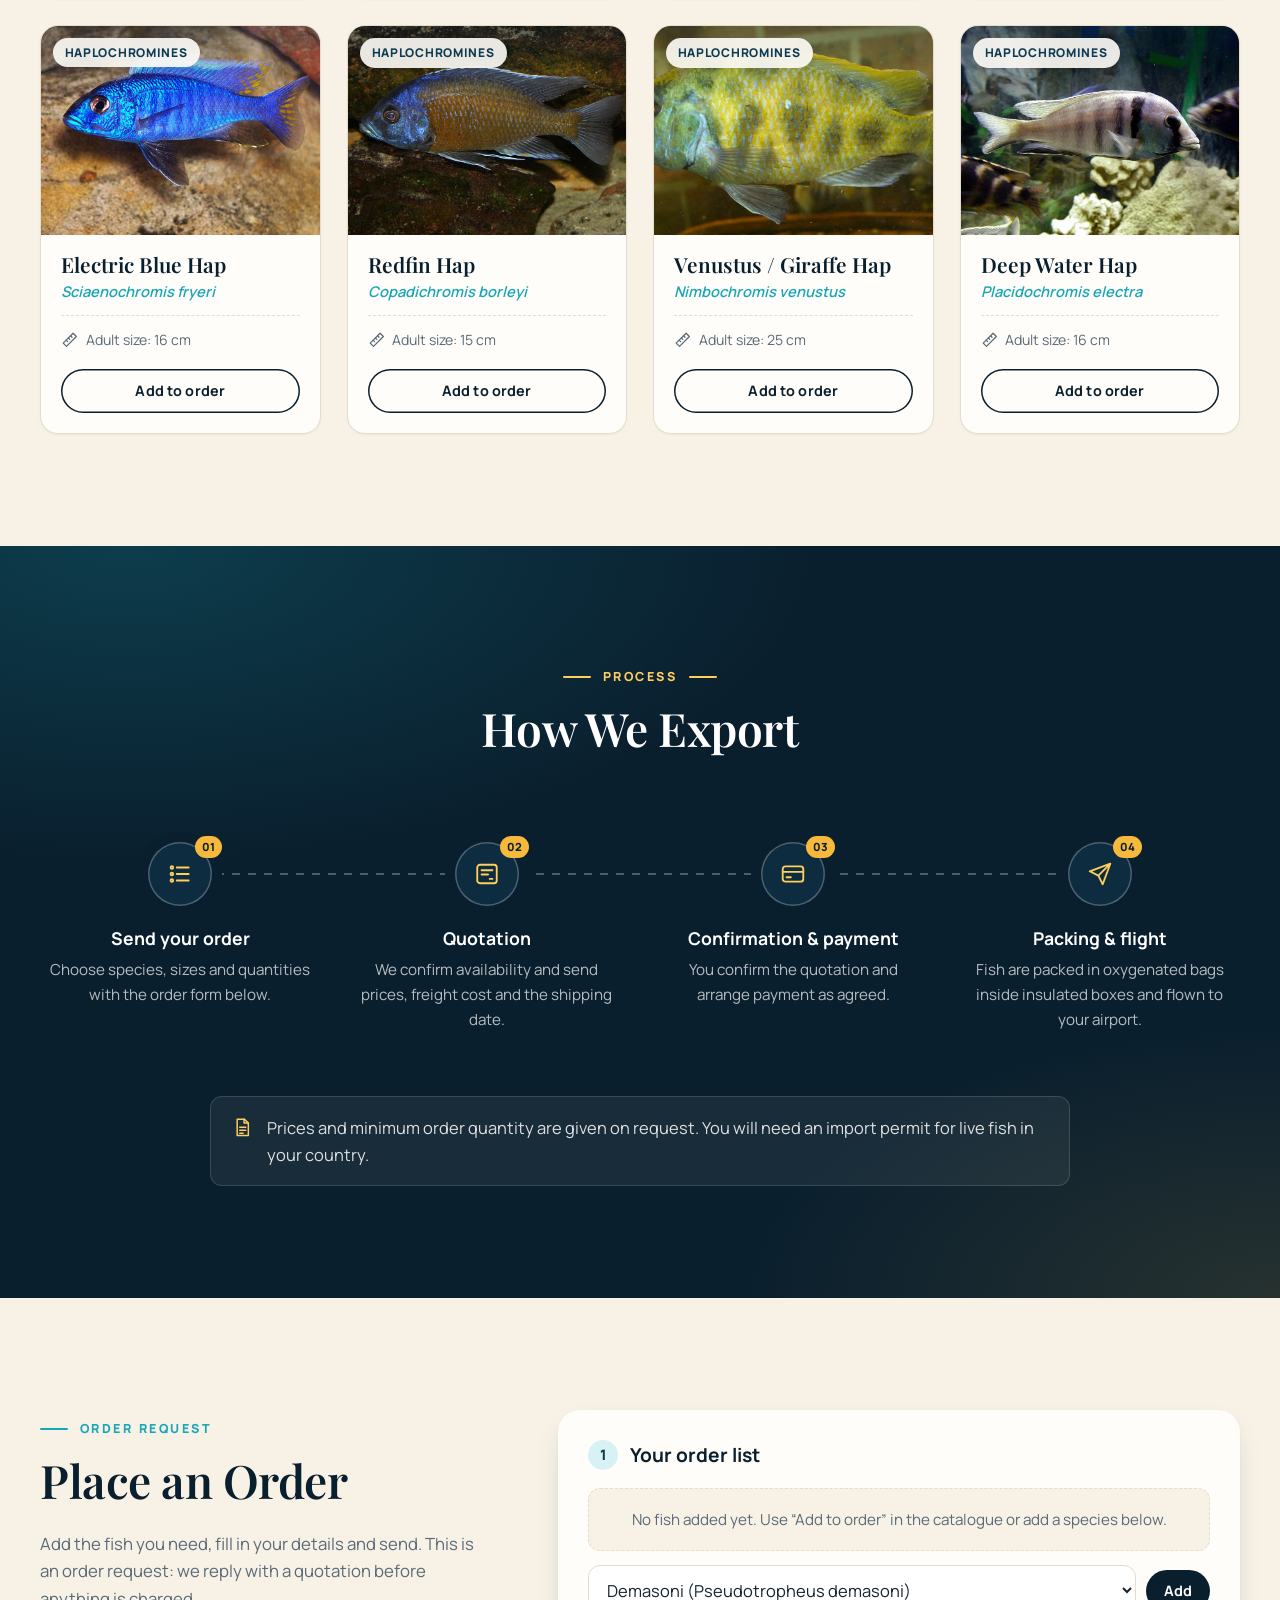
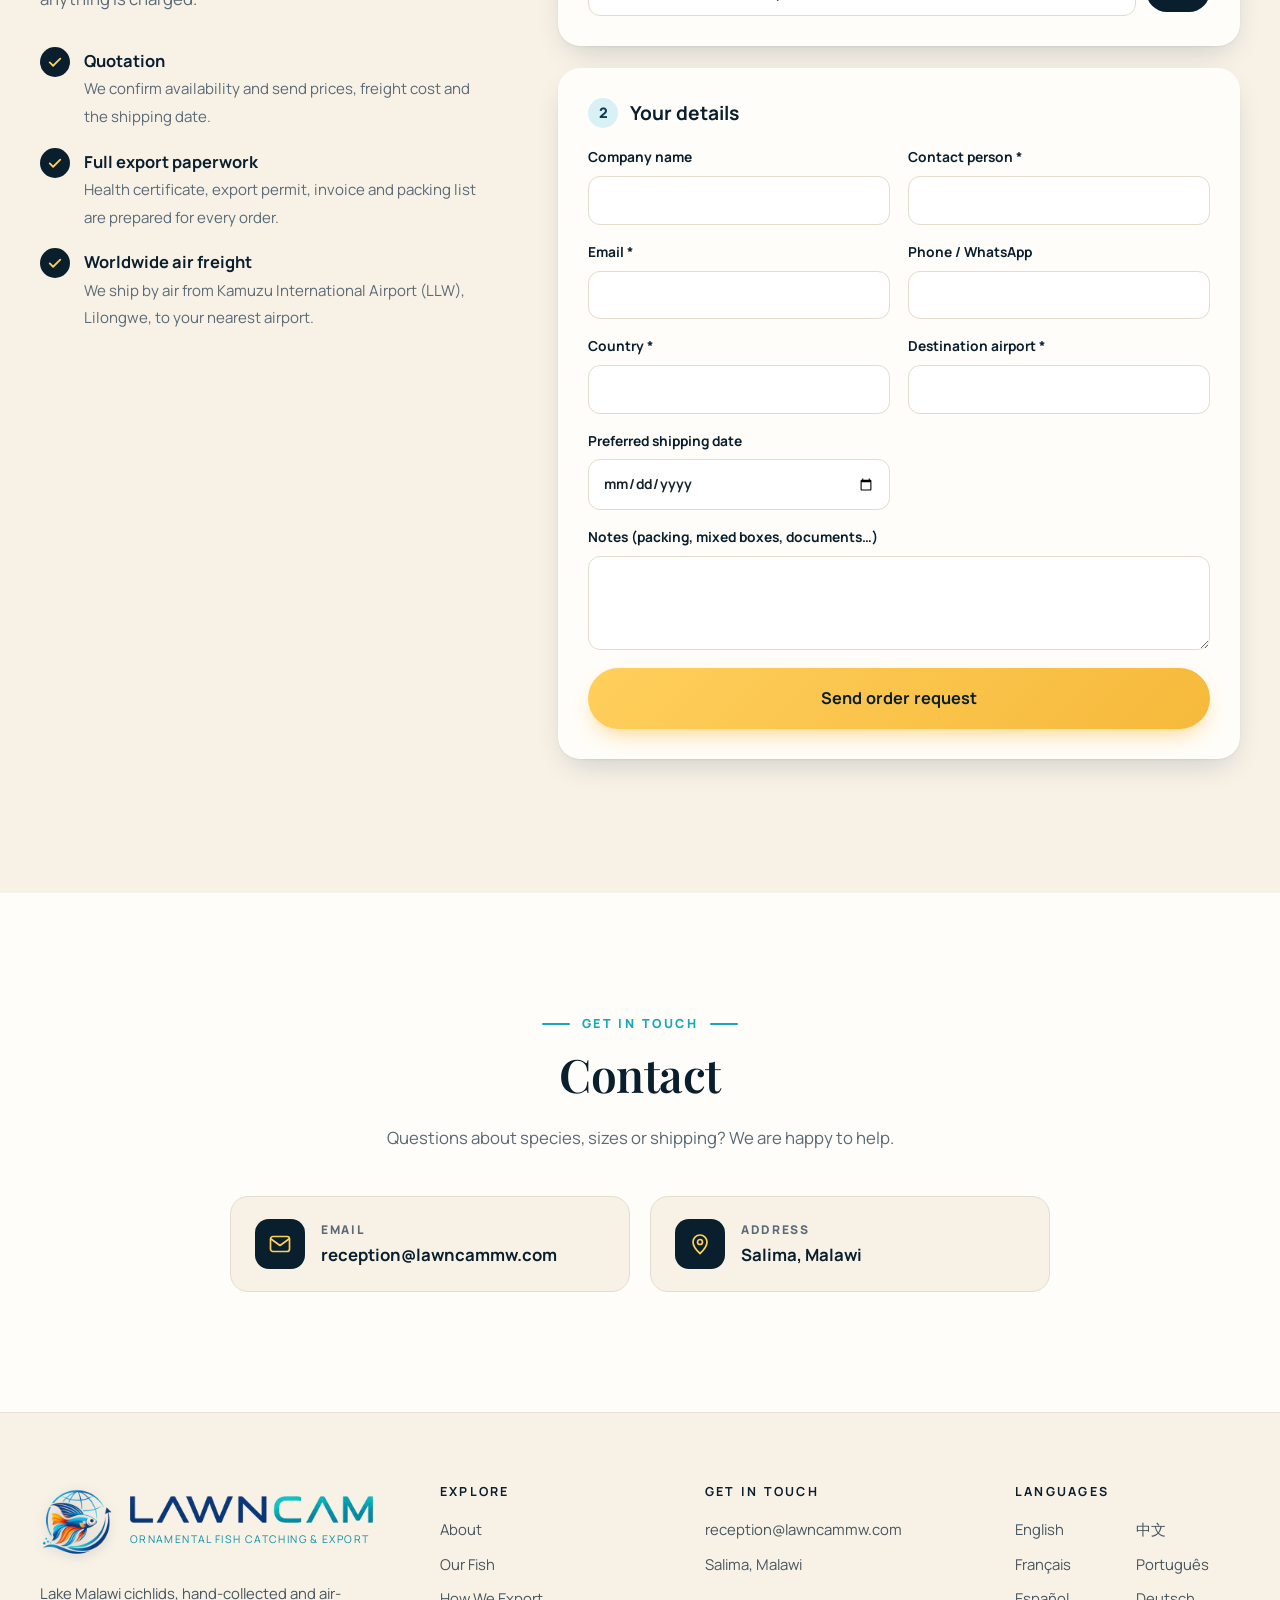
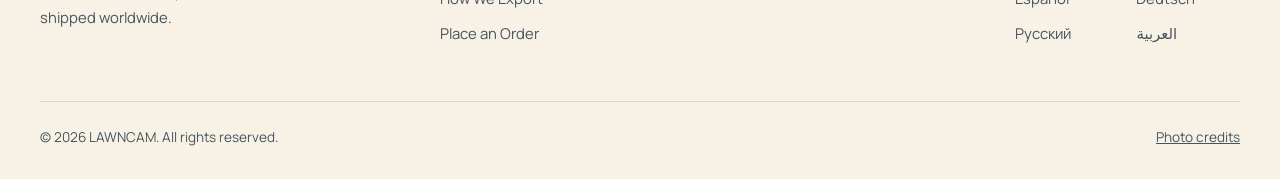
==== commit ef8346d6: "White top bar with the logo in its original colours; light footer; calmer scroll effect - The top ba" ====
--- a/index.html
+++ b/index.html
@@ -5,7 +5,7 @@
   <meta name="viewport" content="width=device-width, initial-scale=1">
   <title data-i18n="title">LAWNCAM | Lake Malawi Cichlids Exporter – Wholesale Ornamental Fish from Malawi</title>
   <meta name="description" data-i18n-attr="content:meta_desc" content="">
-  <meta name="theme-color" content="#0a1f2e">
+  <meta name="theme-color" content="#ffffff">
   <!--SEO-->
   <link rel="icon" type="image/png" sizes="32x32" href="/assets/favicon-32.png">
   <link rel="icon" type="image/png" sizes="192x192" href="/assets/favicon-192.png">
@@ -42,7 +42,7 @@
     <div class="wrap topbar-inner">
       <a class="brand" href="#top" aria-label="LAWNCAM">
         <img class="logo" src="/assets/logo-mark.png" alt="" width="384" height="384">
-        <span class="brand-text"><img class="wordmark" src="/assets/logo-wordmark-white.png" alt="LAWNCAM" width="640" height="71"><small>Ornamental Fish Catching &amp; Export</small></span>
+        <span class="brand-text"><img class="wordmark" src="/assets/logo-wordmark.png" alt="LAWNCAM" width="640" height="71"><small>Ornamental Fish Catching &amp; Export</small></span>
       </a>
       <nav class="nav" id="nav">
         <a href="#about" data-i18n="nav_about">About</a>
@@ -218,7 +218,7 @@
   <footer class="footer">
     <div class="wrap footer-grid">
       <div class="f-brand">
-        <a class="brand" href="#top" aria-label="LAWNCAM"><img class="logo" src="/assets/logo-mark.png" alt="" width="384" height="384"><span class="brand-text"><img class="wordmark" src="/assets/logo-wordmark-white.png" alt="LAWNCAM" width="640" height="71"><small>Ornamental Fish Catching &amp; Export</small></span></a>
+        <a class="brand" href="#top" aria-label="LAWNCAM"><img class="logo" src="/assets/logo-mark.png" alt="" width="384" height="384"><span class="brand-text"><img class="wordmark" src="/assets/logo-wordmark.png" alt="LAWNCAM" width="640" height="71"><small>Ornamental Fish Catching &amp; Export</small></span></a>
         <p data-i18n="footer_tag"></p>
       </div>
       <nav class="f-col">
--- a/assets/style.css
+++ b/assets/style.css
@@ -4,6 +4,7 @@
   --ink-2: #0e2c40;
   --lake: #0e3a52;
   --teal: #19a7b8;
+  --logo-teal: #0a8fa4;
   --teal-soft: #d8f1f4;
   --sun: #f6b93b;
   --sun-2: #ffcf5c;
@@ -57,26 +58,26 @@
 .btn:disabled { opacity: .6; cursor: wait; transform: none; }
 
 /* ---------- header ---------- */
-.topbar { position: fixed; inset-inline: 0; top: 0; z-index: 50; color: #fff; transition: background .3s, box-shadow .3s, backdrop-filter .3s; }
-.topbar.scrolled { background: rgba(10, 31, 46, .9); backdrop-filter: saturate(1.4) blur(12px); box-shadow: 0 1px 0 rgba(255, 255, 255, .06), 0 10px 30px -15px rgba(0, 0, 0, .5); }
-.topbar-inner { display: flex; align-items: center; gap: 28px; height: 76px; transition: height .3s; }
-.topbar.scrolled .topbar-inner { height: 64px; }
+/* solid white bar so the logo keeps its original colours; only a soft shadow fades in on scroll */
+.topbar { position: fixed; inset-inline: 0; top: 0; z-index: 50; color: var(--ink); background: #fff; box-shadow: 0 1px 0 rgba(10, 31, 46, .08); transition: box-shadow .35s var(--ease); }
+.topbar.scrolled { box-shadow: 0 1px 0 rgba(10, 31, 46, .06), 0 14px 34px -22px rgba(10, 31, 46, .5); }
+.topbar-inner { display: flex; align-items: center; gap: 28px; height: 72px; }
 .brand { display: inline-flex; align-items: center; gap: 12px; color: inherit; text-decoration: none; margin-inline-end: auto; }
-.logo { width: 50px; height: 50px; flex: none; filter: drop-shadow(0 3px 8px rgba(0, 0, 0, .35)); }
+.logo { width: 50px; height: 50px; flex: none; filter: drop-shadow(0 2px 6px rgba(10, 31, 46, .18)); }
 .brand-text { display: flex; flex-direction: column; align-items: flex-start; gap: 5px; }
 .wordmark { display: block; height: 21px; width: auto; }
-.brand-text small { font-size: .56rem; letter-spacing: .13em; text-transform: uppercase; color: rgba(255, 255, 255, .72); white-space: nowrap; }
+.brand-text small { font-size: .56rem; letter-spacing: .13em; text-transform: uppercase; color: var(--logo-teal); white-space: nowrap; }
 .nav { display: flex; align-items: center; gap: 26px; }
 .nav a { white-space: nowrap; font-size: .93rem; font-weight: 600; }
-.nav a:not(.btn) { color: rgba(255, 255, 255, .82); text-decoration: none; position: relative; padding-block: 6px; }
+.nav a:not(.btn) { color: rgba(10, 31, 46, .78); text-decoration: none; position: relative; padding-block: 6px; transition: color .2s; }
 .nav a:not(.btn)::after { content: ""; position: absolute; inset-inline: 0; bottom: 0; height: 2px; border-radius: 2px; background: var(--sun); transform: scaleX(0); transition: transform .25s var(--ease); }
-.nav a:not(.btn):hover { color: #fff; }
+.nav a:not(.btn):hover { color: var(--ink); }
 .nav a:not(.btn):hover::after { transform: scaleX(1); }
-.lang { position: relative; display: inline-flex; align-items: center; gap: 6px; padding: 0 12px; height: 38px; border-radius: 999px; background: rgba(255, 255, 255, .08); box-shadow: inset 0 0 0 1px rgba(255, 255, 255, .22); color: #fff; cursor: pointer; }
-.lang:hover { background: rgba(255, 255, 255, .14); }
+.lang { position: relative; display: inline-flex; align-items: center; gap: 6px; padding: 0 12px; height: 38px; border-radius: 999px; background: var(--sand); box-shadow: inset 0 0 0 1px rgba(10, 31, 46, .1); color: var(--ink); cursor: pointer; transition: background .2s; }
+.lang:hover { background: #f0e7d6; }
 .lang select { field-sizing: content; appearance: none; -webkit-appearance: none; border: 0; background: transparent; color: inherit; font: inherit; font-size: .88rem; font-weight: 600; cursor: pointer; padding-inline-end: 2px; }
 .lang select option { color: var(--text); }
-.menu-btn { display: none; width: 42px; height: 42px; border-radius: 12px; border: 0; background: rgba(255, 255, 255, .1); color: #fff; cursor: pointer; place-items: center; }
+.menu-btn { display: none; width: 42px; height: 42px; border-radius: 12px; border: 0; background: var(--sand); color: var(--ink); cursor: pointer; place-items: center; }
 .menu-btn .ico { width: 22px; height: 22px; }
 
 /* ---------- hero ---------- */
@@ -241,7 +242,7 @@
 [dir="rtl"] .c-val { text-align: right; }
 
 /* ---------- footer ---------- */
-.footer { background: var(--ink); color: rgba(255, 255, 255, .72); padding-top: 72px; font-size: .93rem; }
+.footer { background: var(--sand); color: rgba(10, 31, 46, .74); border-top: 1px solid rgba(10, 31, 46, .08); padding-top: 72px; font-size: .93rem; }
 .footer-grid { display: grid; grid-template-columns: 1.6fr 1fr 1.2fr 1fr; gap: 40px; padding-bottom: 56px; }
 .f-brand .brand { margin-bottom: 22px; gap: 16px; }
 .f-brand .logo { width: 74px; height: 74px; }
@@ -250,13 +251,13 @@
 .f-brand .brand-text small { font-size: .66rem; }
 .f-brand p { max-width: 320px; margin: 0; }
 .f-col { display: flex; flex-direction: column; gap: 10px; }
-.f-col h4 { color: #fff; font-size: .78rem; letter-spacing: .18em; text-transform: uppercase; margin-bottom: 8px; }
-.f-col a { color: rgba(255, 255, 255, .72); text-decoration: none; width: fit-content; }
-.f-col a:hover { color: var(--sun-2); }
+.f-col h4 { color: var(--ink); font-size: .78rem; letter-spacing: .18em; text-transform: uppercase; margin-bottom: 8px; }
+.f-col a { color: rgba(10, 31, 46, .74); text-decoration: none; width: fit-content; transition: color .2s; }
+.f-col a:hover { color: var(--teal); }
 .f-langs { display: grid; grid-template-columns: 1fr 1fr; column-gap: 18px; row-gap: 10px; align-content: start; }
 .f-langs h4 { grid-column: 1 / -1; }
-.footer-bottom { display: flex; justify-content: space-between; gap: 16px; flex-wrap: wrap; padding-block: 24px 30px; border-top: 1px solid rgba(255, 255, 255, .1); font-size: .85rem; }
-.footer-bottom a { color: rgba(255, 255, 255, .72); }
+.footer-bottom { display: flex; justify-content: space-between; gap: 16px; flex-wrap: wrap; padding-block: 24px 30px; border-top: 1px solid rgba(10, 31, 46, .12); font-size: .85rem; }
+.footer-bottom a { color: rgba(10, 31, 46, .74); }
 
 /* ---------- simple pages (credits) ---------- */
 .page { padding-top: 140px; }
@@ -275,9 +276,9 @@
 }
 @media (max-width: 960px) {
   .menu-btn { display: grid; }
-  .nav { position: absolute; top: 100%; inset-inline: 12px; flex-direction: column; align-items: stretch; gap: 0; padding: 10px 18px 18px; border-radius: 20px; background: rgba(10, 31, 46, .97); backdrop-filter: blur(14px); box-shadow: var(--shadow-lg); opacity: 0; visibility: hidden; transform: translateY(-8px); transition: opacity .25s, transform .25s, visibility .25s; }
+  .nav { position: absolute; top: calc(100% + 6px); inset-inline: 12px; flex-direction: column; align-items: stretch; gap: 0; padding: 10px 18px 18px; border-radius: 20px; background: #fff; border: 1px solid rgba(10, 31, 46, .08); box-shadow: var(--shadow-lg); opacity: 0; visibility: hidden; transform: translateY(-8px); transition: opacity .25s, transform .25s, visibility .25s; }
   .menu-open .nav { opacity: 1; visibility: visible; transform: none; }
-  .nav a:not(.btn) { padding: 14px 4px; border-bottom: 1px solid rgba(255, 255, 255, .08); }
+  .nav a:not(.btn) { padding: 14px 4px; border-bottom: 1px solid rgba(10, 31, 46, .08); }
   .nav a:not(.btn)::after { display: none; }
   .nav .btn { margin-top: 16px; }
   .topbar-inner { gap: 10px; }
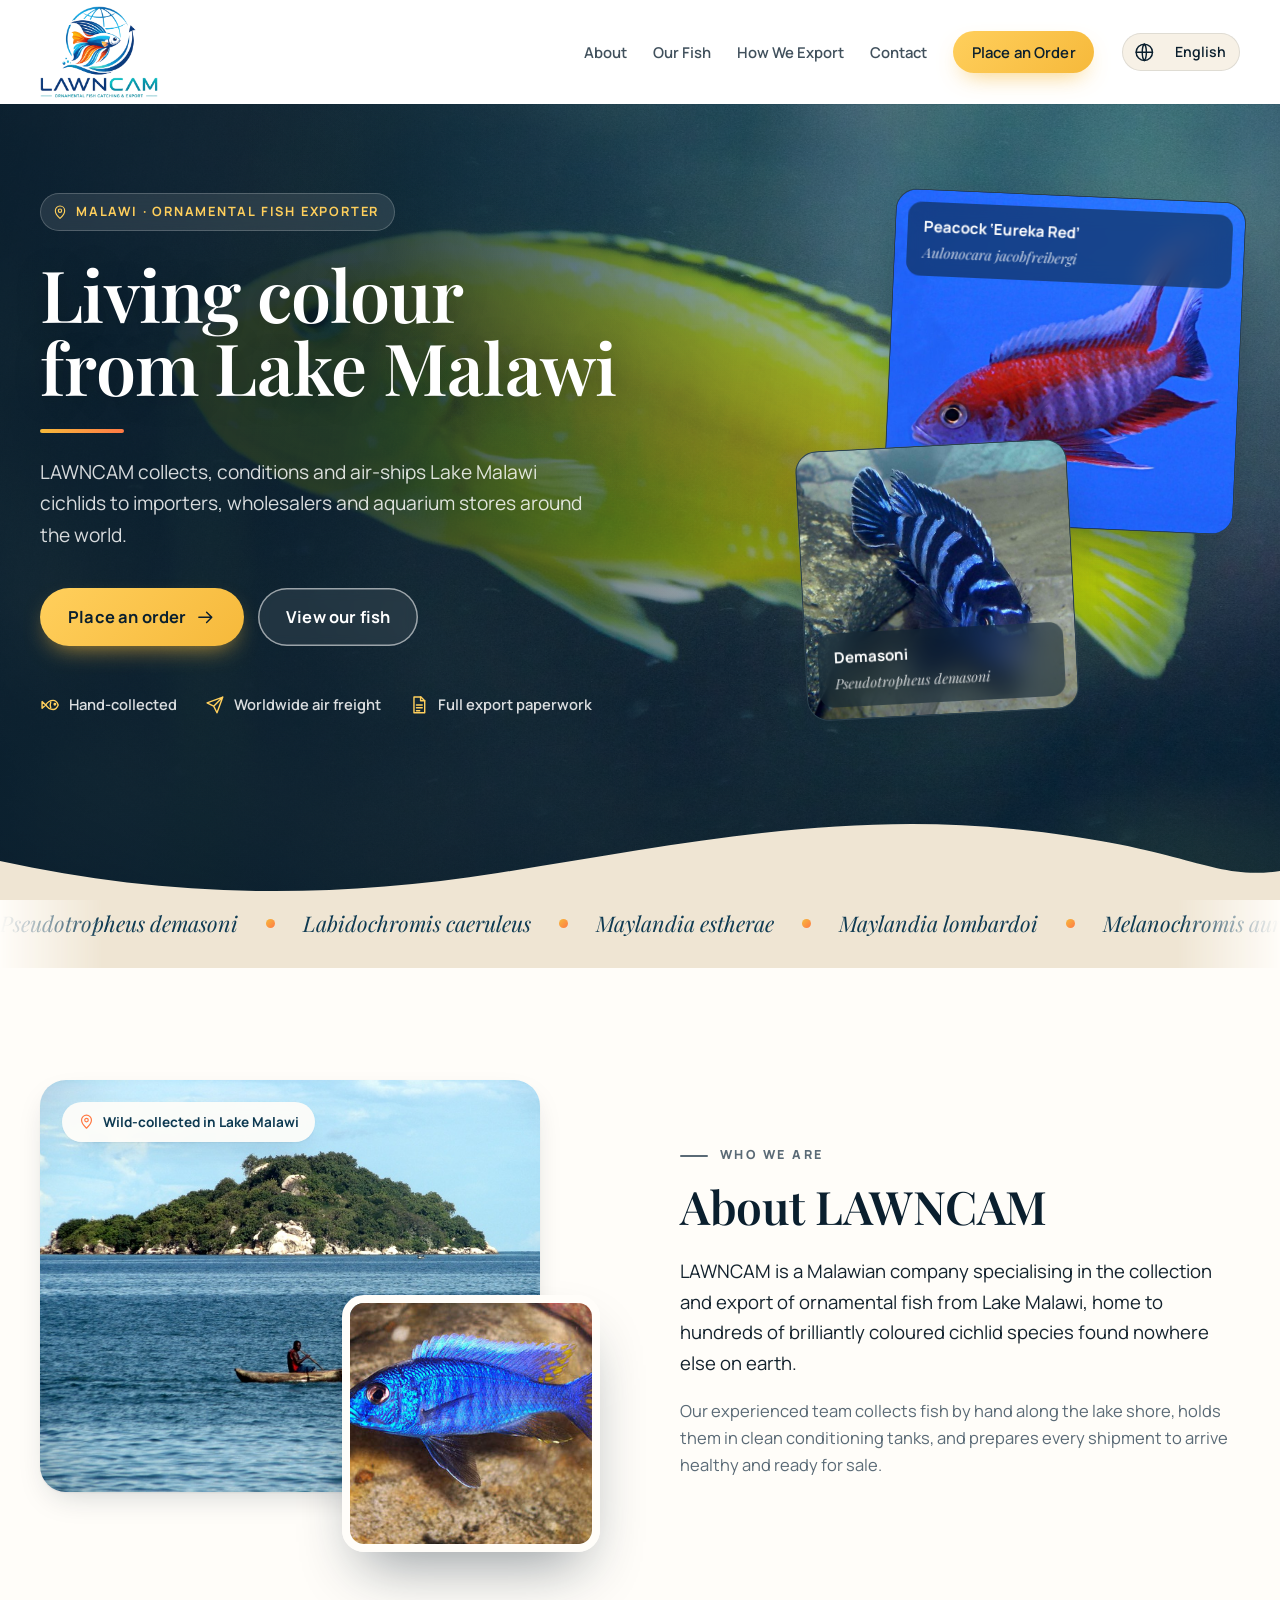
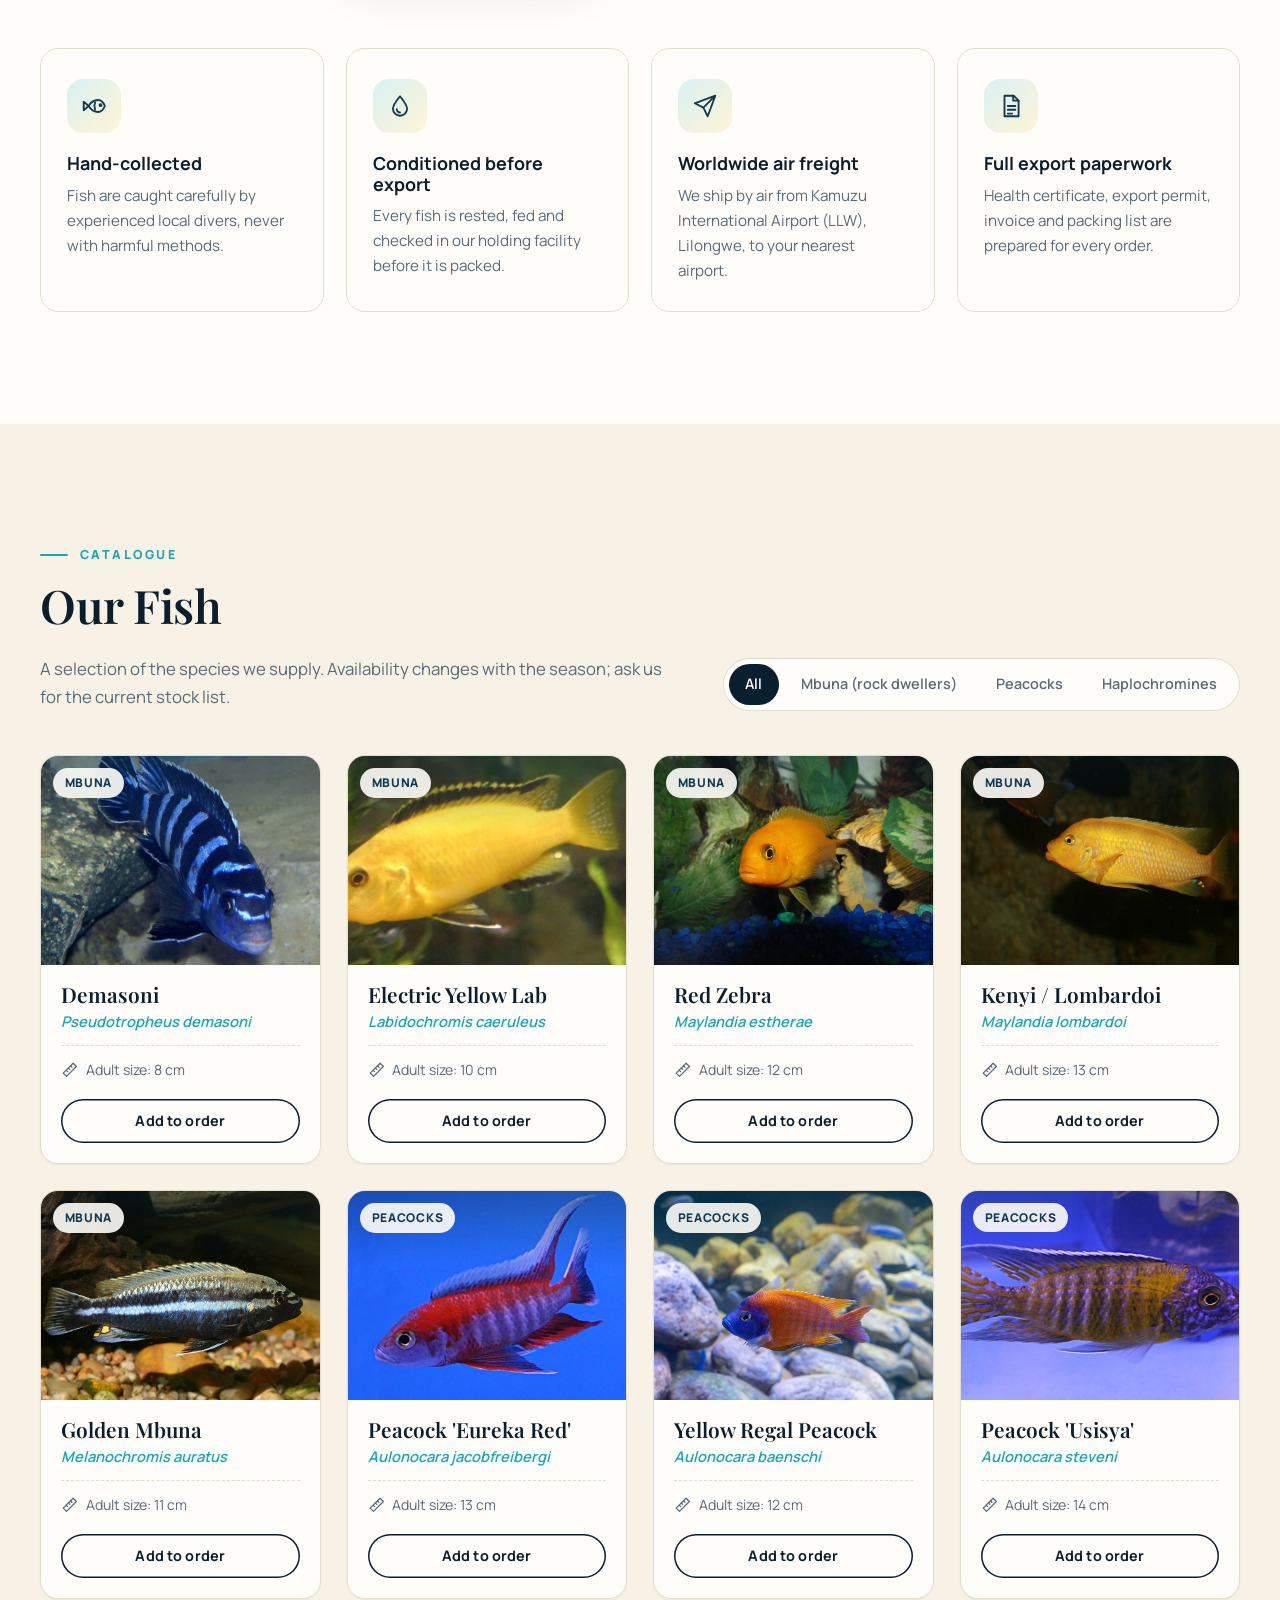
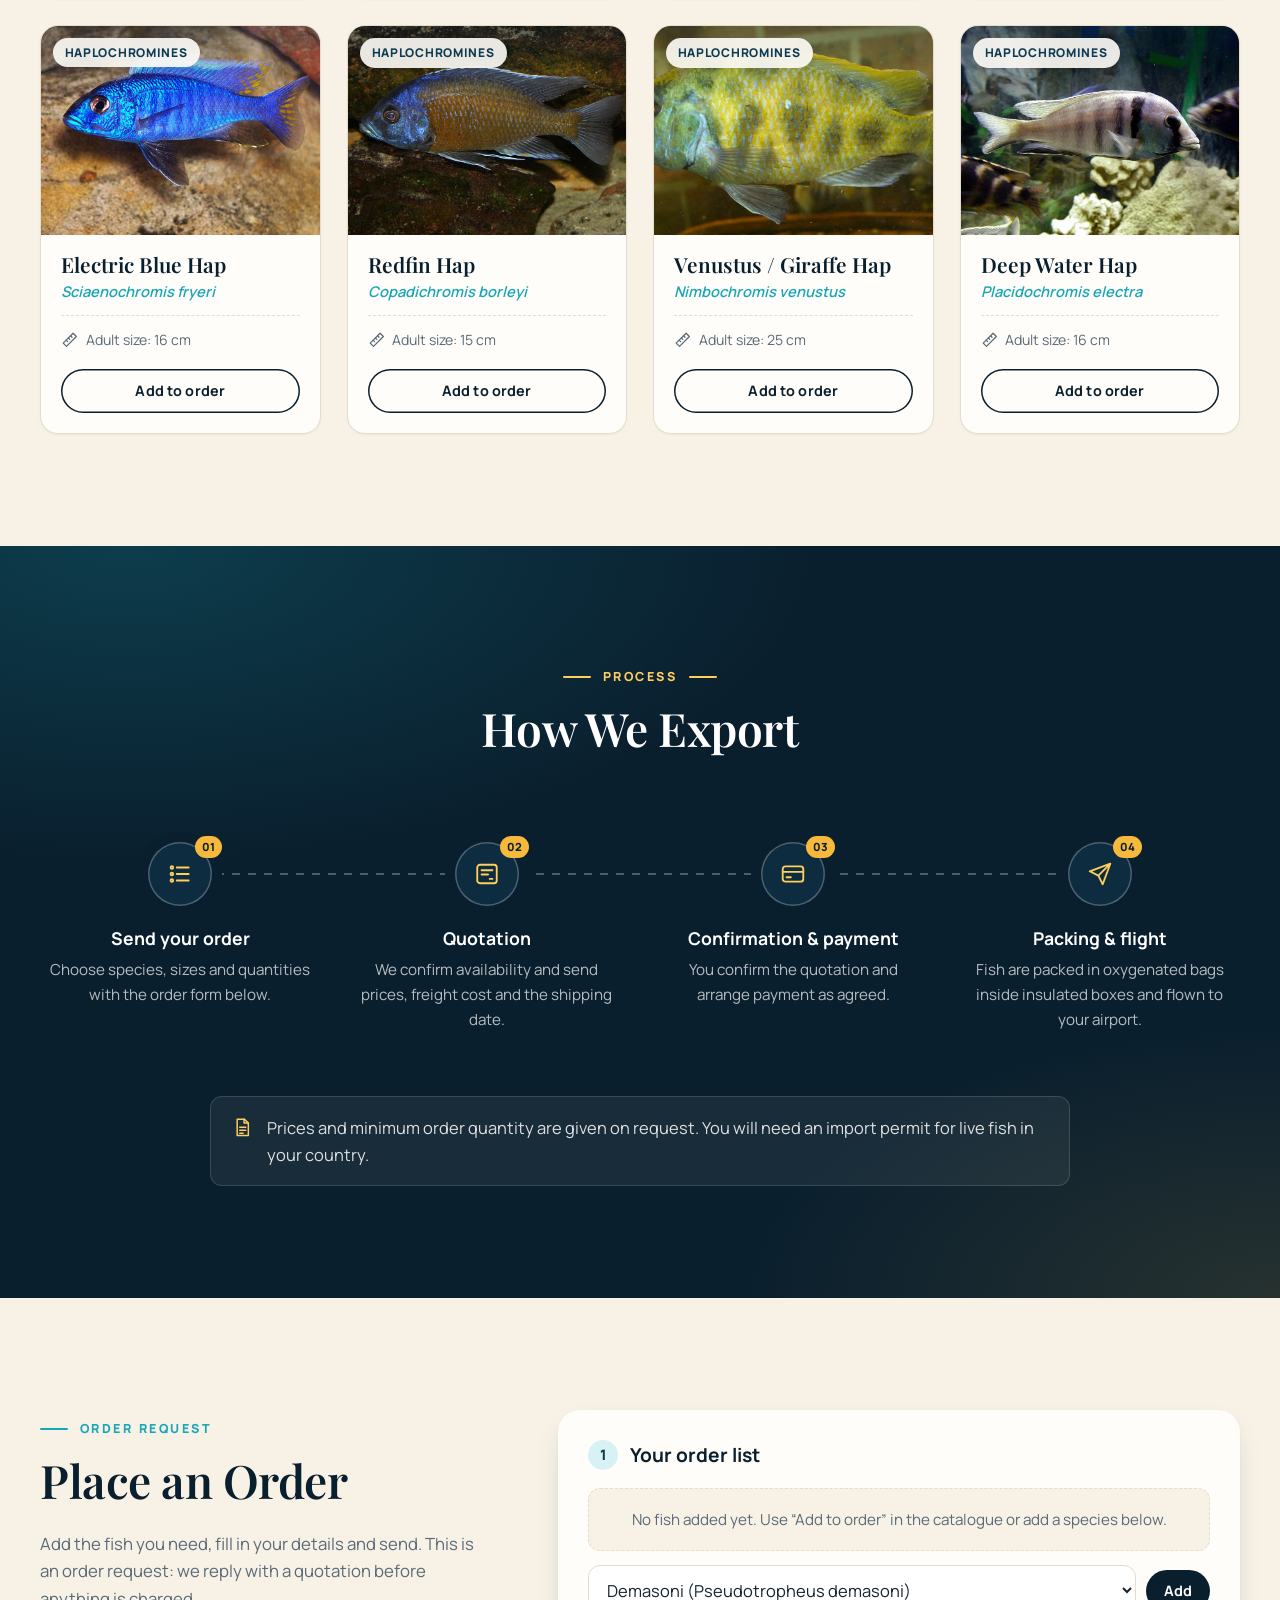
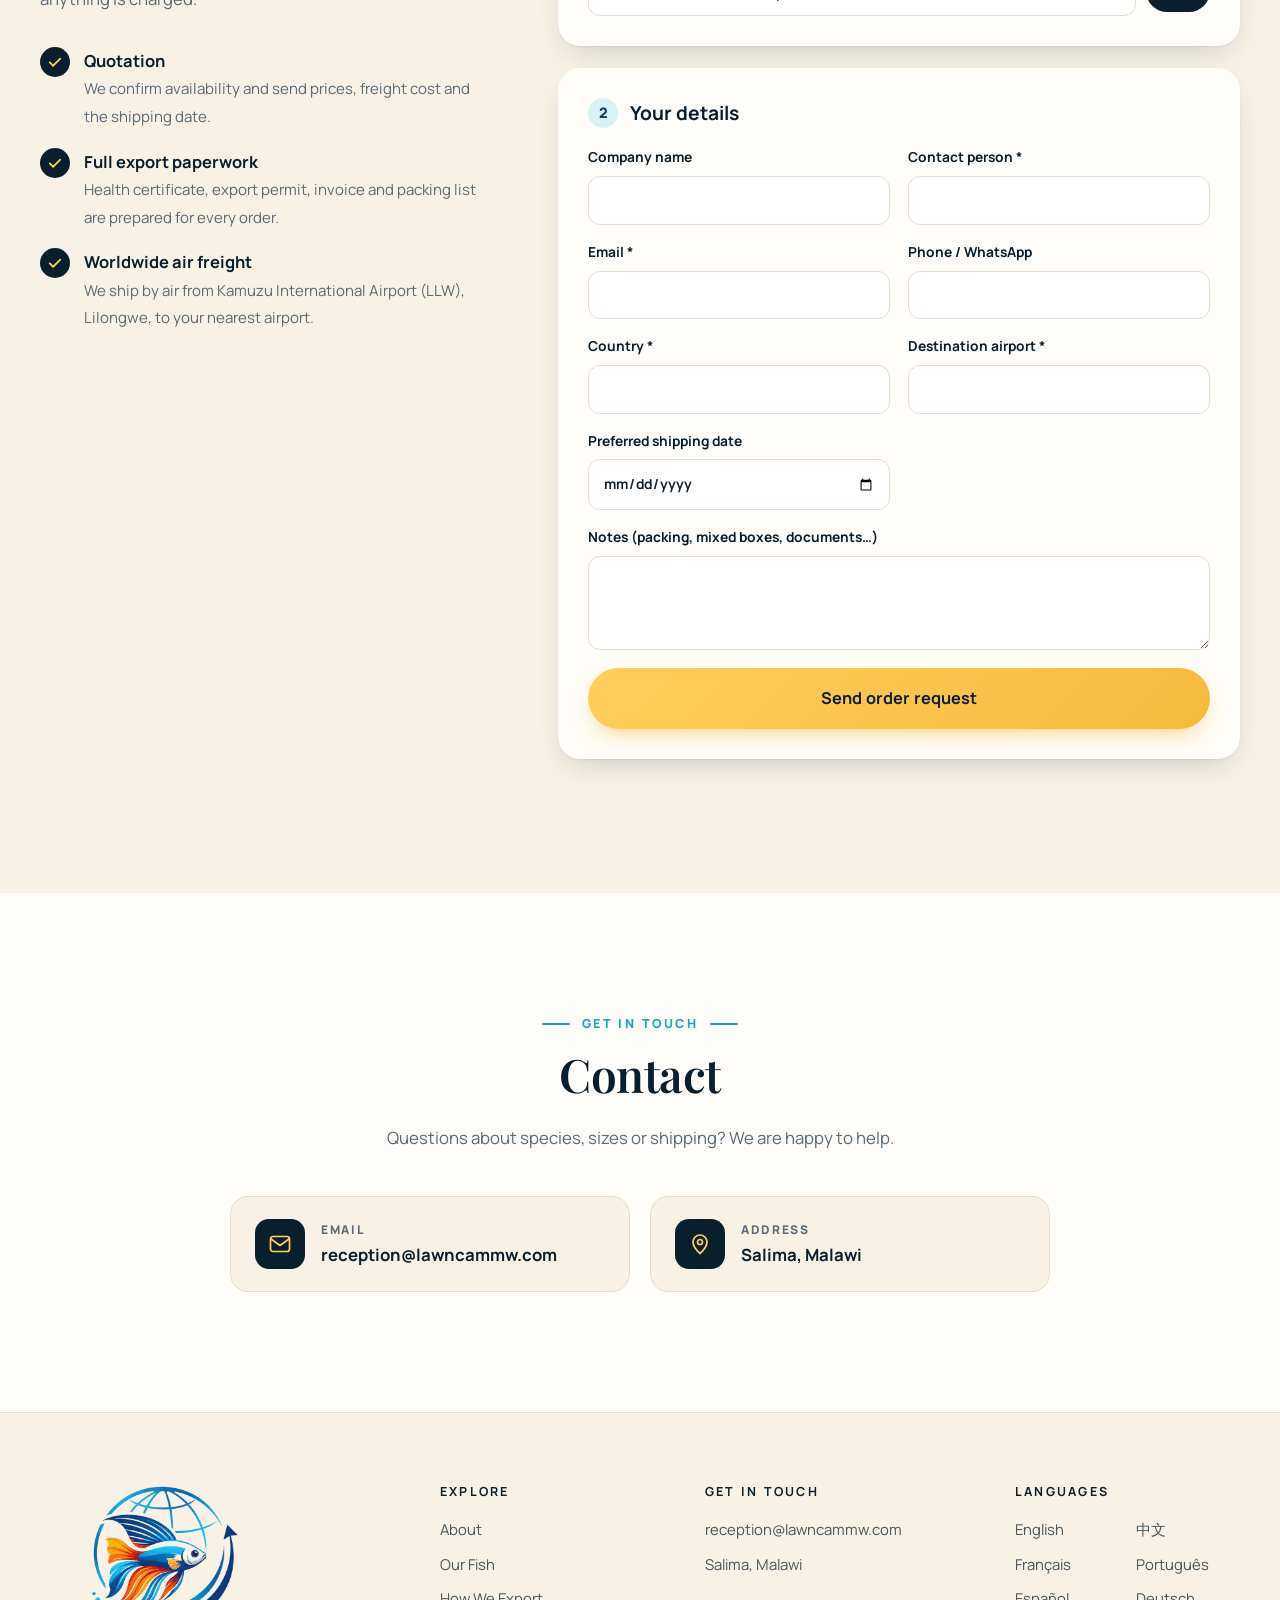
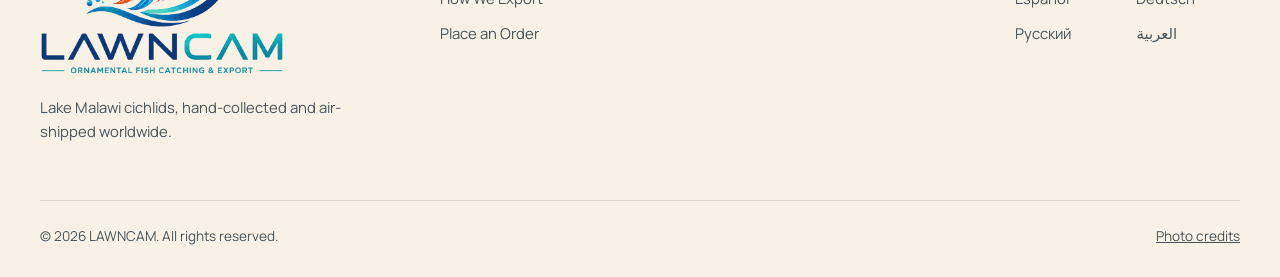
==== commit a293273f: "Use the original logo as one cut-out image in the header, footer and credits page Co-Authored-By: Cl" ====
--- a/index.html
+++ b/index.html
@@ -40,10 +40,7 @@
 
   <header class="topbar" id="topbar">
     <div class="wrap topbar-inner">
-      <a class="brand" href="#top" aria-label="LAWNCAM">
-        <img class="logo" src="/assets/logo-mark.png" alt="" width="384" height="384">
-        <span class="brand-text"><img class="wordmark" src="/assets/logo-wordmark.png" alt="LAWNCAM" width="640" height="71"><small>Ornamental Fish Catching &amp; Export</small></span>
-      </a>
+      <a class="brand" href="#top"><img class="logo" src="/assets/logo.png" alt="LAWNCAM – Ornamental Fish Catching &amp; Export" width="760" height="593"></a>
       <nav class="nav" id="nav">
         <a href="#about" data-i18n="nav_about">About</a>
         <a href="#fish" data-i18n="nav_fish">Our Fish</a>
@@ -218,7 +215,7 @@
   <footer class="footer">
     <div class="wrap footer-grid">
       <div class="f-brand">
-        <a class="brand" href="#top" aria-label="LAWNCAM"><img class="logo" src="/assets/logo-mark.png" alt="" width="384" height="384"><span class="brand-text"><img class="wordmark" src="/assets/logo-wordmark.png" alt="LAWNCAM" width="640" height="71"><small>Ornamental Fish Catching &amp; Export</small></span></a>
+        <a class="brand" href="#top"><img class="logo" src="/assets/logo.png" alt="LAWNCAM – Ornamental Fish Catching &amp; Export" width="760" height="593"></a>
         <p data-i18n="footer_tag"></p>
       </div>
       <nav class="f-col">
--- a/assets/style.css
+++ b/assets/style.css
@@ -4,7 +4,6 @@
   --ink-2: #0e2c40;
   --lake: #0e3a52;
   --teal: #19a7b8;
-  --logo-teal: #0a8fa4;
   --teal-soft: #d8f1f4;
   --sun: #f6b93b;
   --sun-2: #ffcf5c;
@@ -61,12 +60,10 @@
 /* solid white bar so the logo keeps its original colours; only a soft shadow fades in on scroll */
 .topbar { position: fixed; inset-inline: 0; top: 0; z-index: 50; color: var(--ink); background: #fff; box-shadow: 0 1px 0 rgba(10, 31, 46, .08); transition: box-shadow .35s var(--ease); }
 .topbar.scrolled { box-shadow: 0 1px 0 rgba(10, 31, 46, .06), 0 14px 34px -22px rgba(10, 31, 46, .5); }
-.topbar-inner { display: flex; align-items: center; gap: 28px; height: 72px; }
-.brand { display: inline-flex; align-items: center; gap: 12px; color: inherit; text-decoration: none; margin-inline-end: auto; }
-.logo { width: 50px; height: 50px; flex: none; filter: drop-shadow(0 2px 6px rgba(10, 31, 46, .18)); }
-.brand-text { display: flex; flex-direction: column; align-items: flex-start; gap: 5px; }
-.wordmark { display: block; height: 21px; width: auto; }
-.brand-text small { font-size: .56rem; letter-spacing: .13em; text-transform: uppercase; color: var(--logo-teal); white-space: nowrap; }
+.topbar-inner { display: flex; align-items: center; gap: 28px; height: 104px; }
+.brand { display: inline-flex; align-items: center; color: inherit; text-decoration: none; margin-inline-end: auto; }
+/* the logo is the original artwork with its white background removed; only its size changes per placement */
+.logo { display: block; height: 92px; width: auto; }
 .nav { display: flex; align-items: center; gap: 26px; }
 .nav a { white-space: nowrap; font-size: .93rem; font-weight: 600; }
 .nav a:not(.btn) { color: rgba(10, 31, 46, .78); text-decoration: none; position: relative; padding-block: 6px; transition: color .2s; }
@@ -94,7 +91,7 @@
   radial-gradient(120% 90% at 15% 15%, rgba(25, 167, 184, .28), transparent 55%),
   linear-gradient(-100deg, rgba(10, 31, 46, .95) 0%, rgba(10, 31, 46, .84) 30%, rgba(10, 31, 46, .42) 56%, rgba(10, 31, 46, .18) 80%, rgba(10, 31, 46, .45) 100%),
   linear-gradient(0deg, rgba(10, 31, 46, .7) 0%, transparent 35%); }
-.hero-grid { display: grid; grid-template-columns: minmax(0, 1.3fr) minmax(0, .8fr); gap: 48px; align-items: center; padding-block: 140px 150px; }
+.hero-grid { display: grid; grid-template-columns: minmax(0, 1.3fr) minmax(0, .8fr); gap: 48px; align-items: center; padding-block: 160px 150px; }
 .pill { display: inline-flex; align-items: center; gap: 8px; margin: 0 0 26px; padding: 8px 16px 8px 12px; border-radius: 999px; background: rgba(255, 255, 255, .1); box-shadow: inset 0 0 0 1px rgba(255, 255, 255, .2); backdrop-filter: blur(8px); font-size: .8rem; font-weight: 700; letter-spacing: .14em; text-transform: uppercase; color: var(--sun-2); }
 :lang(zh) .pill, :lang(ar) .pill, :lang(zh) .eyebrow, :lang(ar) .eyebrow { letter-spacing: .04em; }
 .hero h1 { font-size: clamp(2.7rem, 5.6vw, 5rem); line-height: 1.02; margin-bottom: 24px; text-wrap: balance; text-shadow: 0 2px 30px rgba(0, 0, 0, .25); }
@@ -244,11 +241,8 @@
 /* ---------- footer ---------- */
 .footer { background: var(--sand); color: rgba(10, 31, 46, .74); border-top: 1px solid rgba(10, 31, 46, .08); padding-top: 72px; font-size: .93rem; }
 .footer-grid { display: grid; grid-template-columns: 1.6fr 1fr 1.2fr 1fr; gap: 40px; padding-bottom: 56px; }
-.f-brand .brand { margin-bottom: 22px; gap: 16px; }
-.f-brand .logo { width: 74px; height: 74px; }
-.f-brand .wordmark { height: 27px; }
-.f-brand .brand-text { gap: 8px; }
-.f-brand .brand-text small { font-size: .66rem; }
+.f-brand .brand { margin-bottom: 20px; }
+.f-brand .logo { height: 190px; }
 .f-brand p { max-width: 320px; margin: 0; }
 .f-col { display: flex; flex-direction: column; gap: 10px; }
 .f-col h4 { color: var(--ink); font-size: .78rem; letter-spacing: .18em; text-transform: uppercase; margin-bottom: 8px; }
@@ -260,7 +254,7 @@
 .footer-bottom a { color: rgba(10, 31, 46, .74); }
 
 /* ---------- simple pages (credits) ---------- */
-.page { padding-top: 140px; }
+.page { padding-top: 170px; }
 .page ul { padding-inline-start: 1.2em; }
 .page li { margin-bottom: 8px; }
 
@@ -282,7 +276,8 @@
   .nav a:not(.btn)::after { display: none; }
   .nav .btn { margin-top: 16px; }
   .topbar-inner { gap: 10px; }
-  .topbar .brand-text small { display: none; }
+  .topbar-inner { height: 80px; }
+  .logo { height: 68px; }
   .about { grid-template-columns: 1fr; }
   .order { grid-template-columns: 1fr; gap: 40px; }
   .order-aside { position: static; }
@@ -291,10 +286,9 @@
   body { font-size: 16px; }
   .wrap { width: min(1200px, 100% - 32px); }
   .section { padding-block: 76px; }
-  .logo { width: 42px; height: 42px; }
-  .wordmark { height: 16px; }
-  .f-brand .logo { width: 64px; height: 64px; }
-  .f-brand .wordmark { height: 23px; }
+  .topbar-inner { height: 72px; }
+  .logo { height: 62px; }
+  .f-brand .logo { height: 150px; }
   .lang { padding: 0 10px; }
   .lang .ico { display: none; }
   .hero { min-height: 640px; }
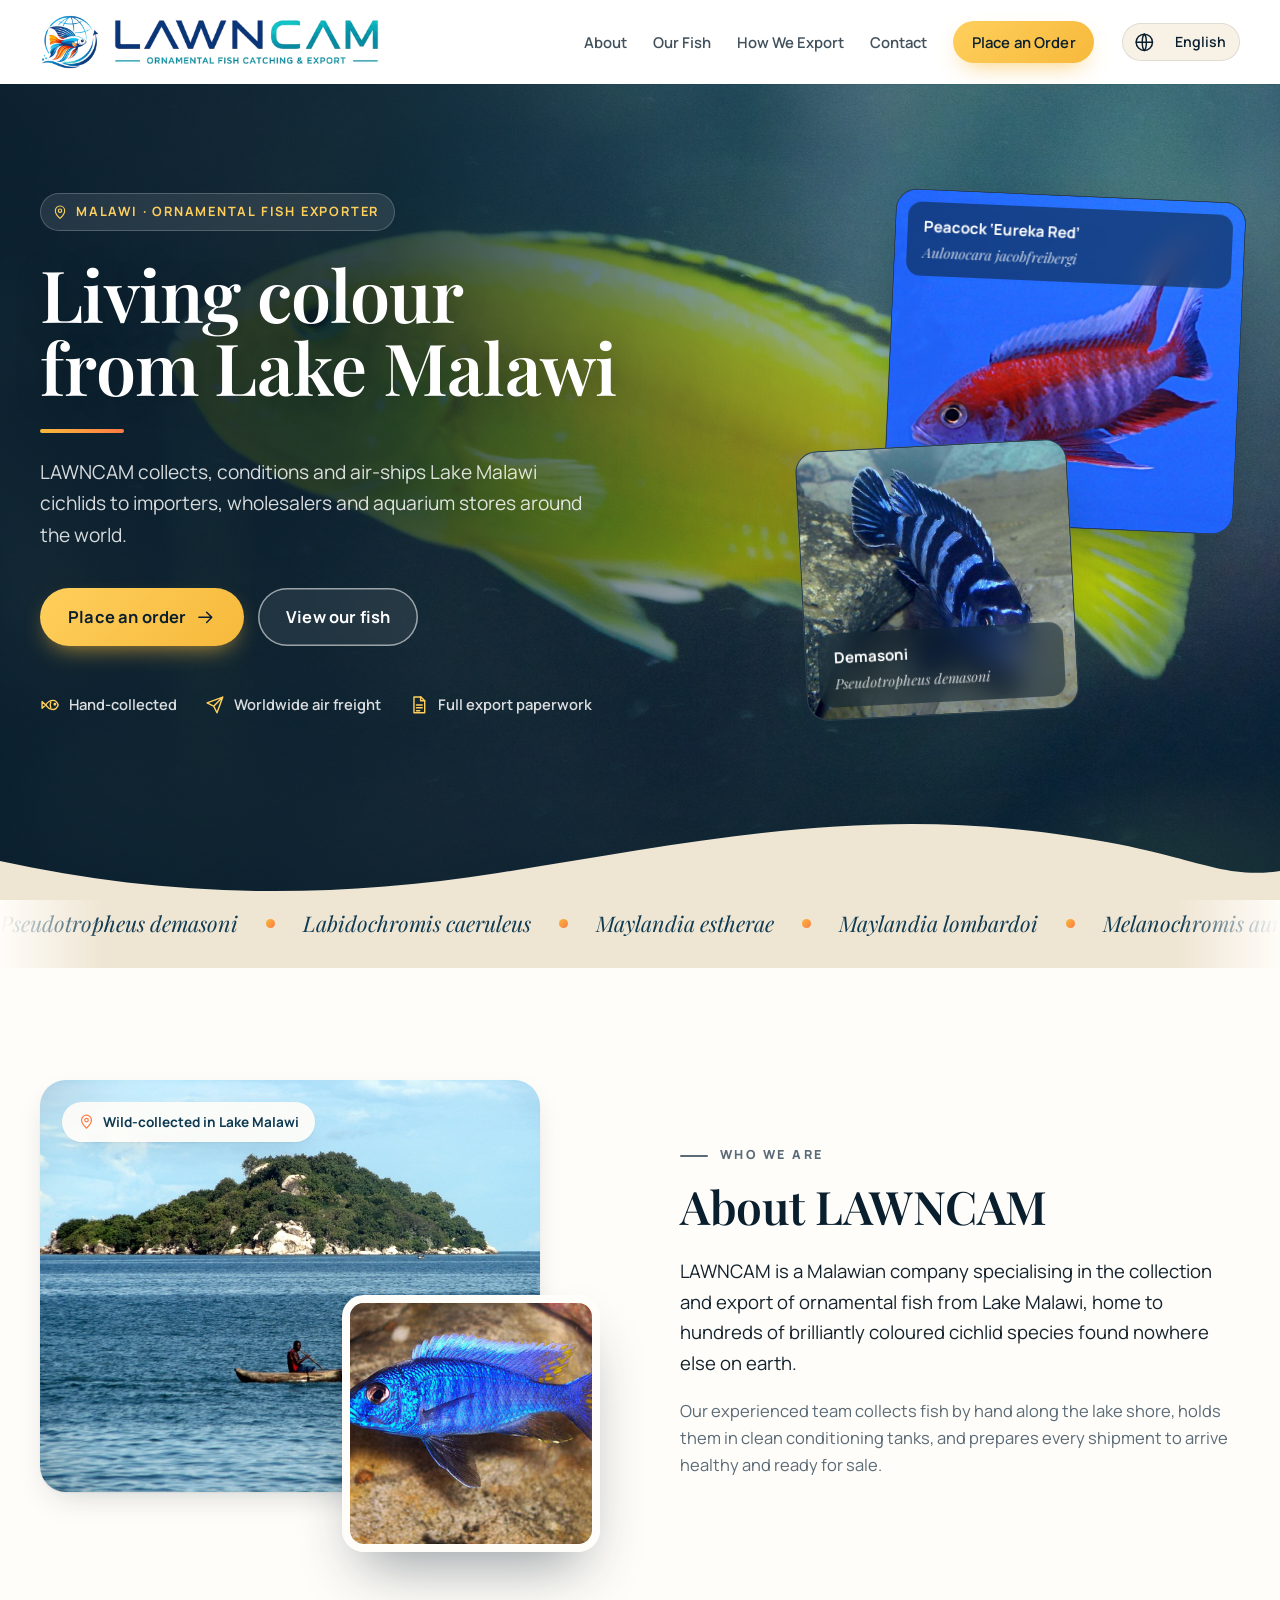
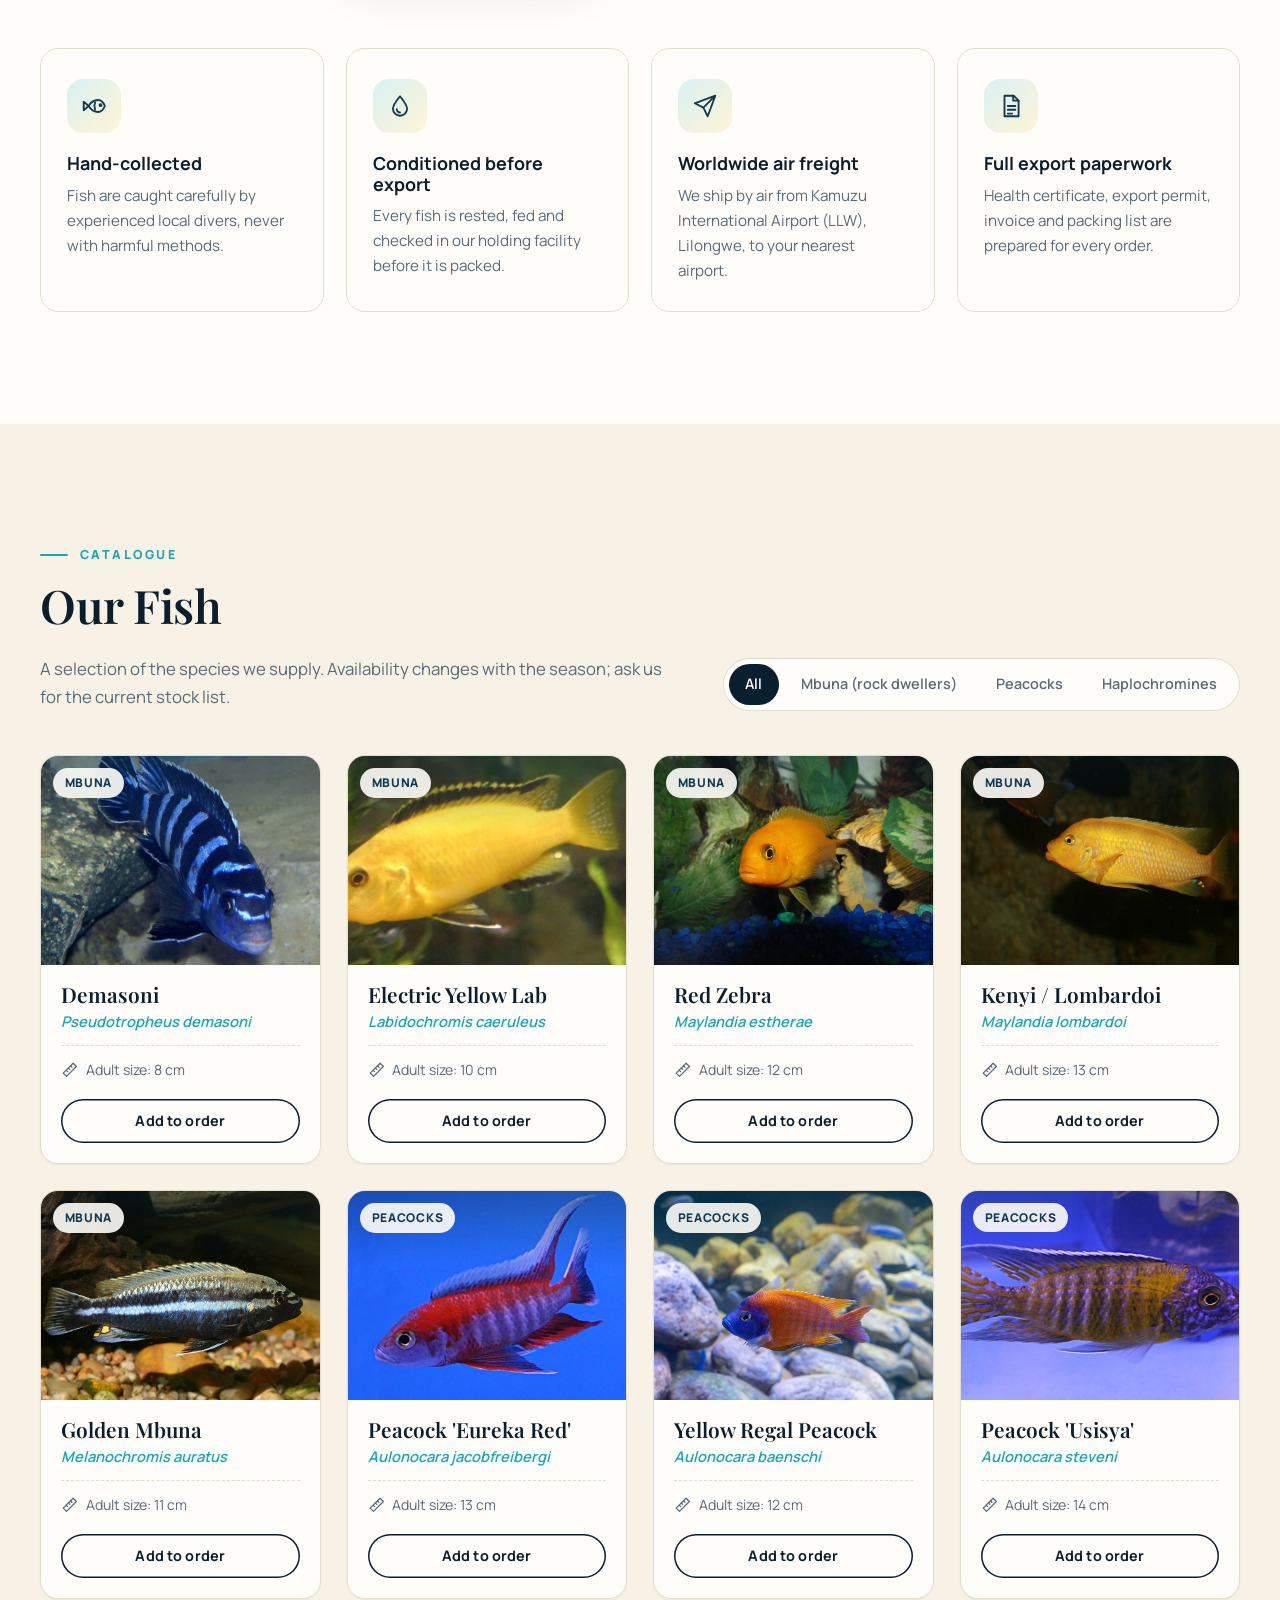
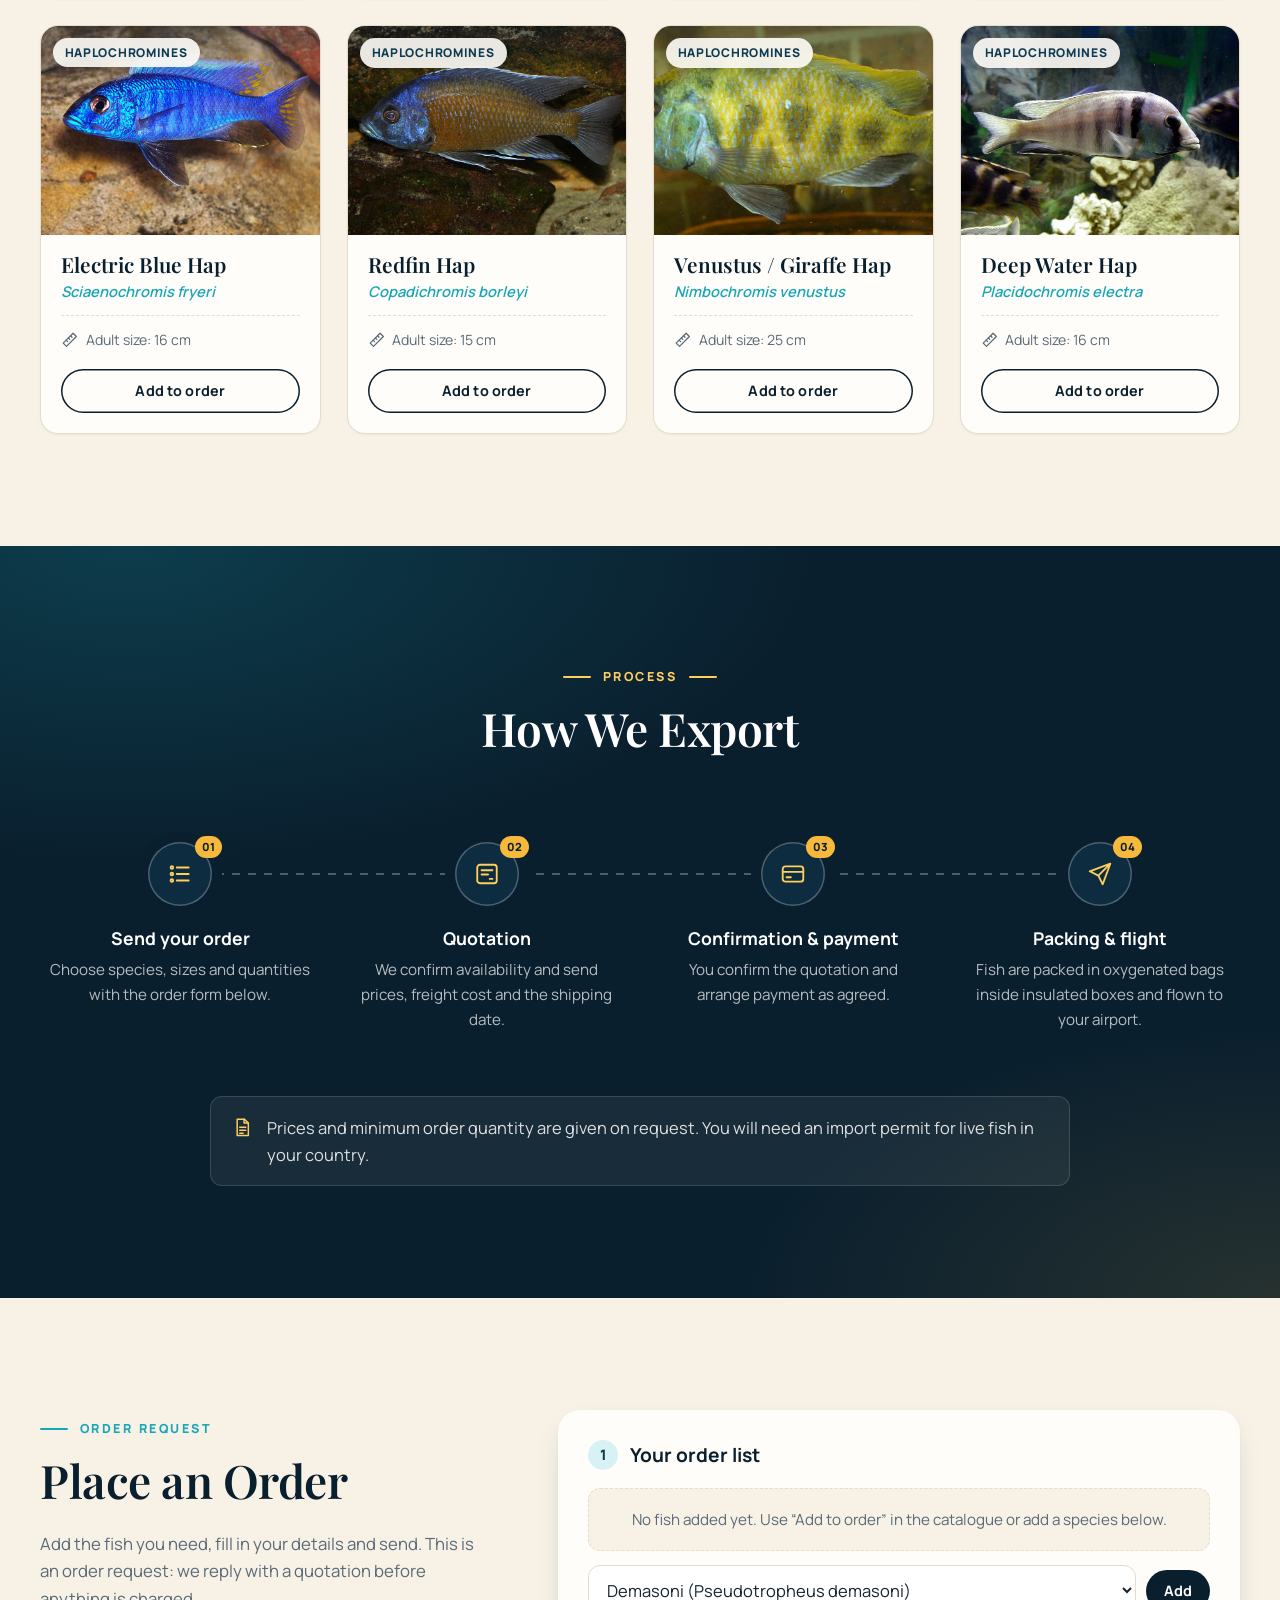
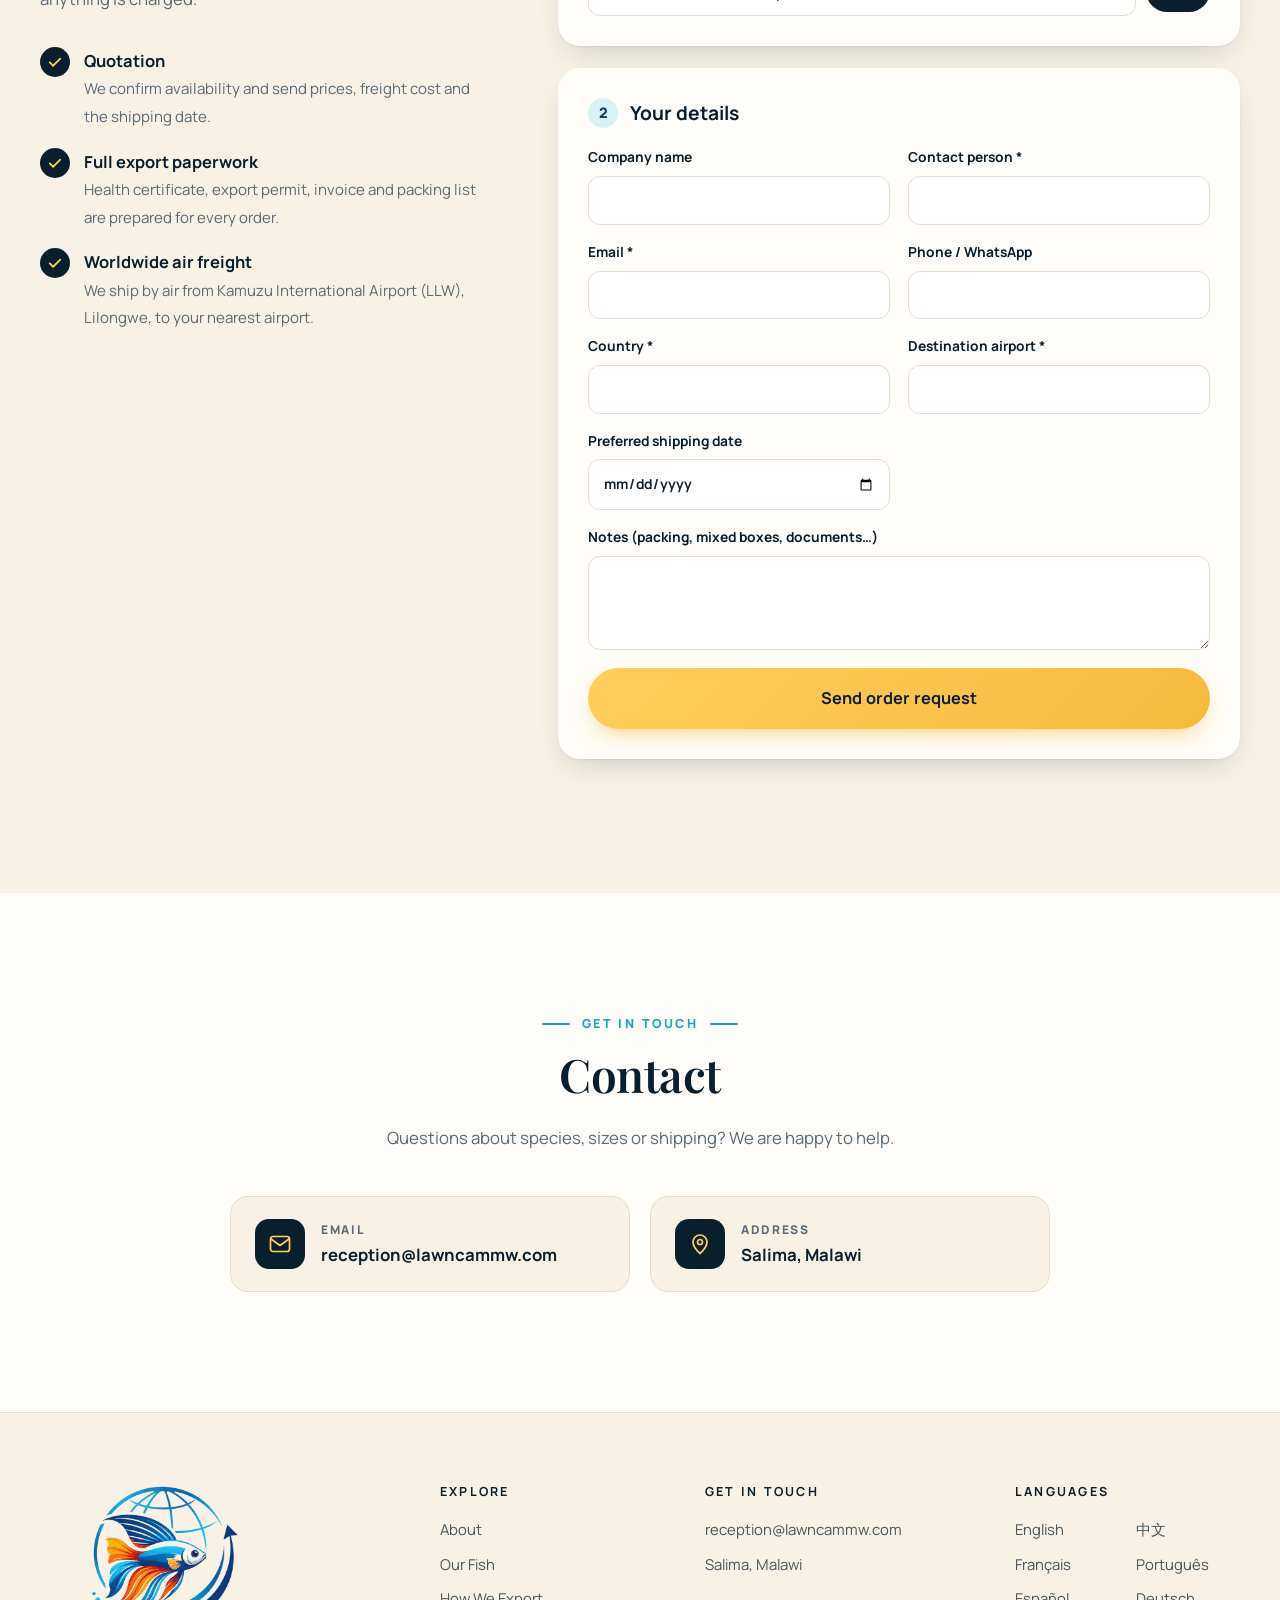
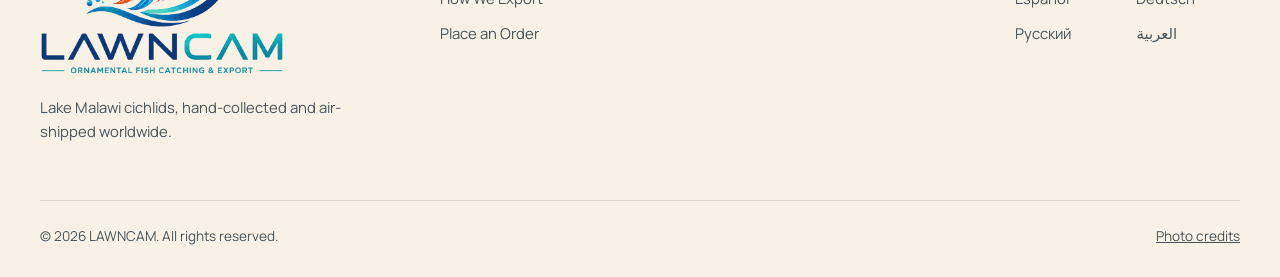
==== commit 27872d73: "Header: logo mark and wordmark block side by side; footer keeps the whole logo Co-Authored-By: Claud" ====
--- a/index.html
+++ b/index.html
@@ -40,7 +40,7 @@
 
   <header class="topbar" id="topbar">
     <div class="wrap topbar-inner">
-      <a class="brand" href="#top"><img class="logo" src="/assets/logo.png" alt="LAWNCAM – Ornamental Fish Catching &amp; Export" width="760" height="593"></a>
+      <a class="brand" href="#top"><img class="logo-mark" src="/assets/logo-mark.png" alt="" width="384" height="384"><img class="logo-text" src="/assets/logo-text.png" alt="LAWNCAM – Ornamental Fish Catching &amp; Export" width="760" height="132"></a>
       <nav class="nav" id="nav">
         <a href="#about" data-i18n="nav_about">About</a>
         <a href="#fish" data-i18n="nav_fish">Our Fish</a>
--- a/assets/style.css
+++ b/assets/style.css
@@ -60,10 +60,12 @@
 /* solid white bar so the logo keeps its original colours; only a soft shadow fades in on scroll */
 .topbar { position: fixed; inset-inline: 0; top: 0; z-index: 50; color: var(--ink); background: #fff; box-shadow: 0 1px 0 rgba(10, 31, 46, .08); transition: box-shadow .35s var(--ease); }
 .topbar.scrolled { box-shadow: 0 1px 0 rgba(10, 31, 46, .06), 0 14px 34px -22px rgba(10, 31, 46, .5); }
-.topbar-inner { display: flex; align-items: center; gap: 28px; height: 104px; }
-.brand { display: inline-flex; align-items: center; color: inherit; text-decoration: none; margin-inline-end: auto; }
-/* the logo is the original artwork with its white background removed; only its size changes per placement */
-.logo { display: block; height: 92px; width: auto; }
+.topbar-inner { display: flex; align-items: center; gap: 28px; height: 84px; }
+.brand { display: inline-flex; align-items: center; gap: 14px; color: inherit; text-decoration: none; margin-inline-end: auto; }
+/* header: the logo's mark and its wordmark block, cut out of the original artwork and laid side by side; footer: the whole logo */
+.logo-mark { display: block; height: 60px; width: auto; }
+.logo-text { display: block; height: 46px; width: auto; }
+.logo { display: block; height: 190px; width: auto; }
 .nav { display: flex; align-items: center; gap: 26px; }
 .nav a { white-space: nowrap; font-size: .93rem; font-weight: 600; }
 .nav a:not(.btn) { color: rgba(10, 31, 46, .78); text-decoration: none; position: relative; padding-block: 6px; transition: color .2s; }
@@ -242,7 +244,6 @@
 .footer { background: var(--sand); color: rgba(10, 31, 46, .74); border-top: 1px solid rgba(10, 31, 46, .08); padding-top: 72px; font-size: .93rem; }
 .footer-grid { display: grid; grid-template-columns: 1.6fr 1fr 1.2fr 1fr; gap: 40px; padding-bottom: 56px; }
 .f-brand .brand { margin-bottom: 20px; }
-.f-brand .logo { height: 190px; }
 .f-brand p { max-width: 320px; margin: 0; }
 .f-col { display: flex; flex-direction: column; gap: 10px; }
 .f-col h4 { color: var(--ink); font-size: .78rem; letter-spacing: .18em; text-transform: uppercase; margin-bottom: 8px; }
@@ -260,6 +261,10 @@
 
 /* ---------- responsive ---------- */
 @media (max-width: 1100px) {
+  .topbar-inner { gap: 18px; }
+  .nav { gap: 20px; }
+  .logo-mark { height: 50px; }
+  .logo-text { height: 33px; }
   .hero-grid { grid-template-columns: 1fr; padding-block: 130px 140px; }
   .hero-cards { display: none; }
   .features { grid-template-columns: repeat(2, 1fr); }
@@ -275,9 +280,9 @@
   .nav a:not(.btn) { padding: 14px 4px; border-bottom: 1px solid rgba(10, 31, 46, .08); }
   .nav a:not(.btn)::after { display: none; }
   .nav .btn { margin-top: 16px; }
-  .topbar-inner { gap: 10px; }
-  .topbar-inner { height: 80px; }
-  .logo { height: 68px; }
+  .topbar-inner { gap: 10px; height: 76px; }
+  .logo-mark { height: 50px; }
+  .logo-text { height: 38px; }
   .about { grid-template-columns: 1fr; }
   .order { grid-template-columns: 1fr; gap: 40px; }
   .order-aside { position: static; }
@@ -286,9 +291,11 @@
   body { font-size: 16px; }
   .wrap { width: min(1200px, 100% - 32px); }
   .section { padding-block: 76px; }
-  .topbar-inner { height: 72px; }
-  .logo { height: 62px; }
-  .f-brand .logo { height: 150px; }
+  .topbar-inner { height: 68px; }
+  .brand { gap: 10px; }
+  .logo-mark { height: 42px; }
+  .logo-text { height: 28px; }
+  .logo { height: 150px; }
   .lang { padding: 0 10px; }
   .lang .ico { display: none; }
   .hero { min-height: 640px; }
